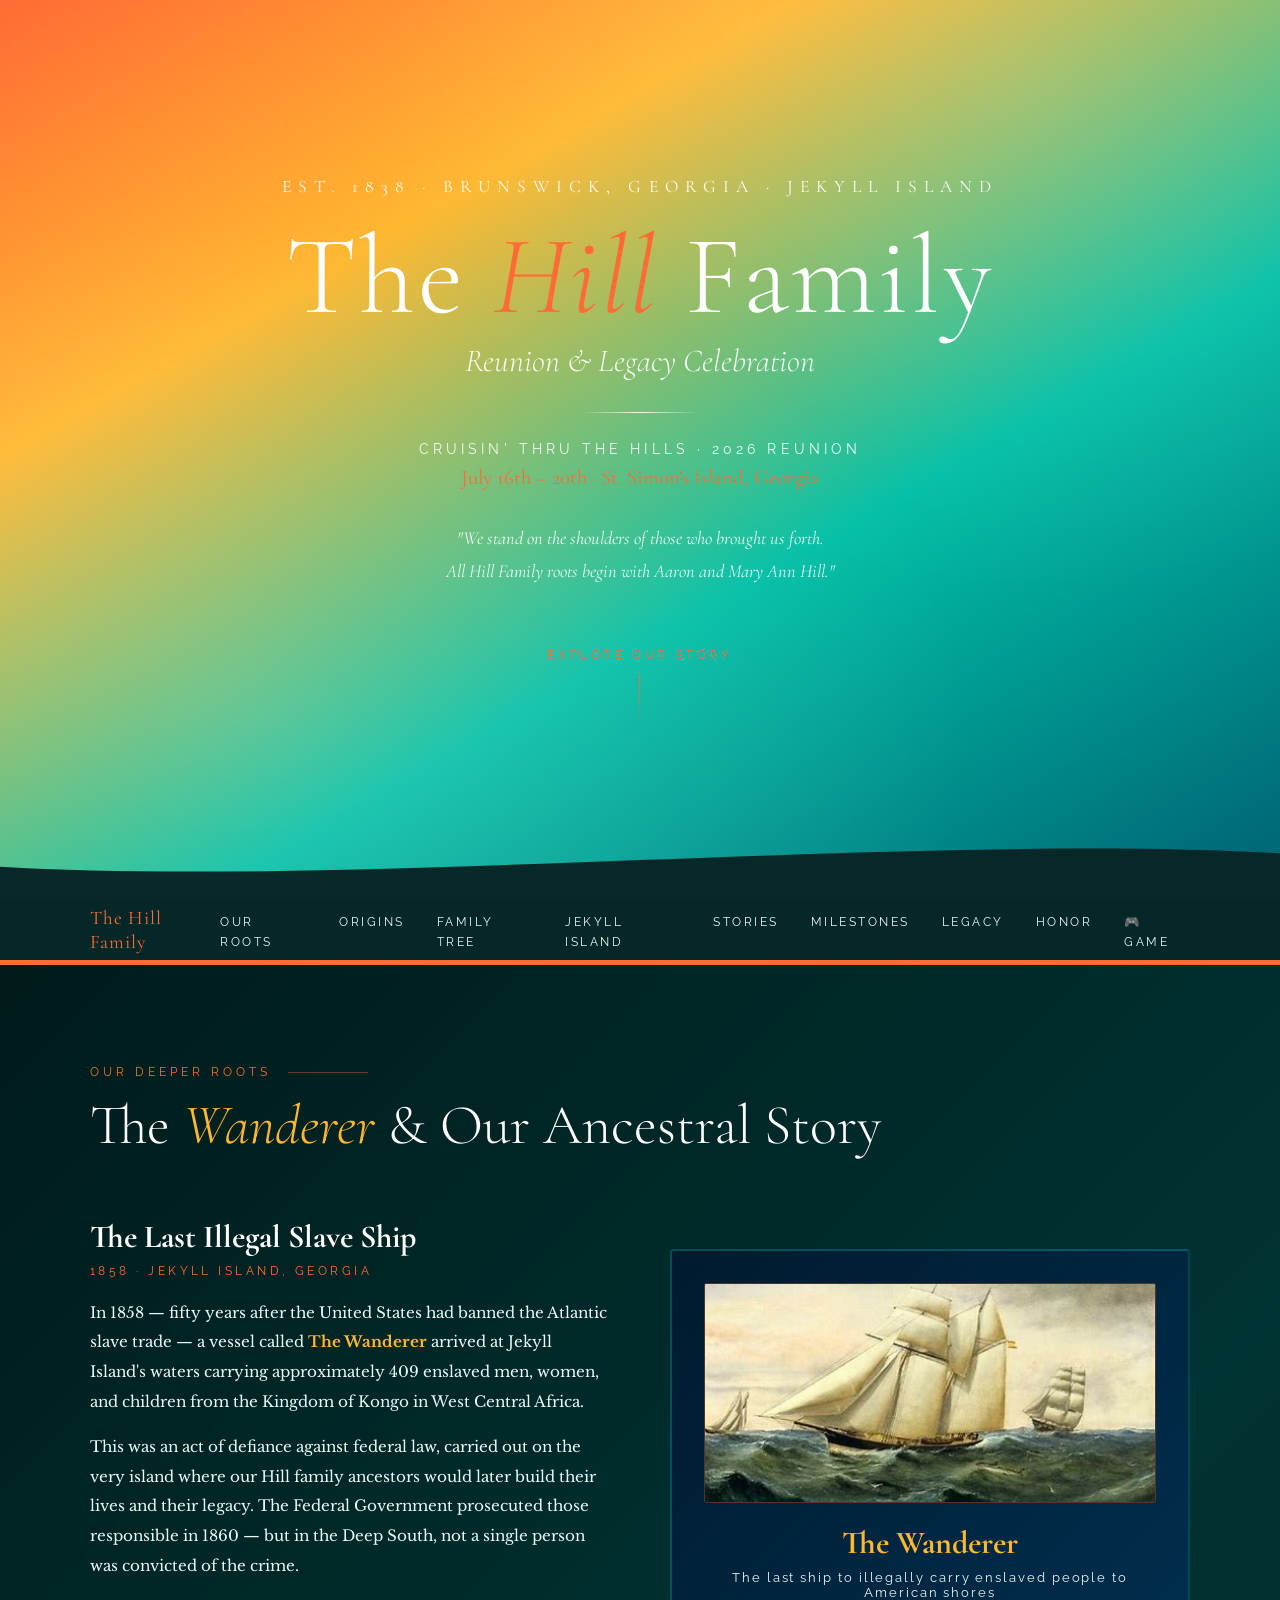
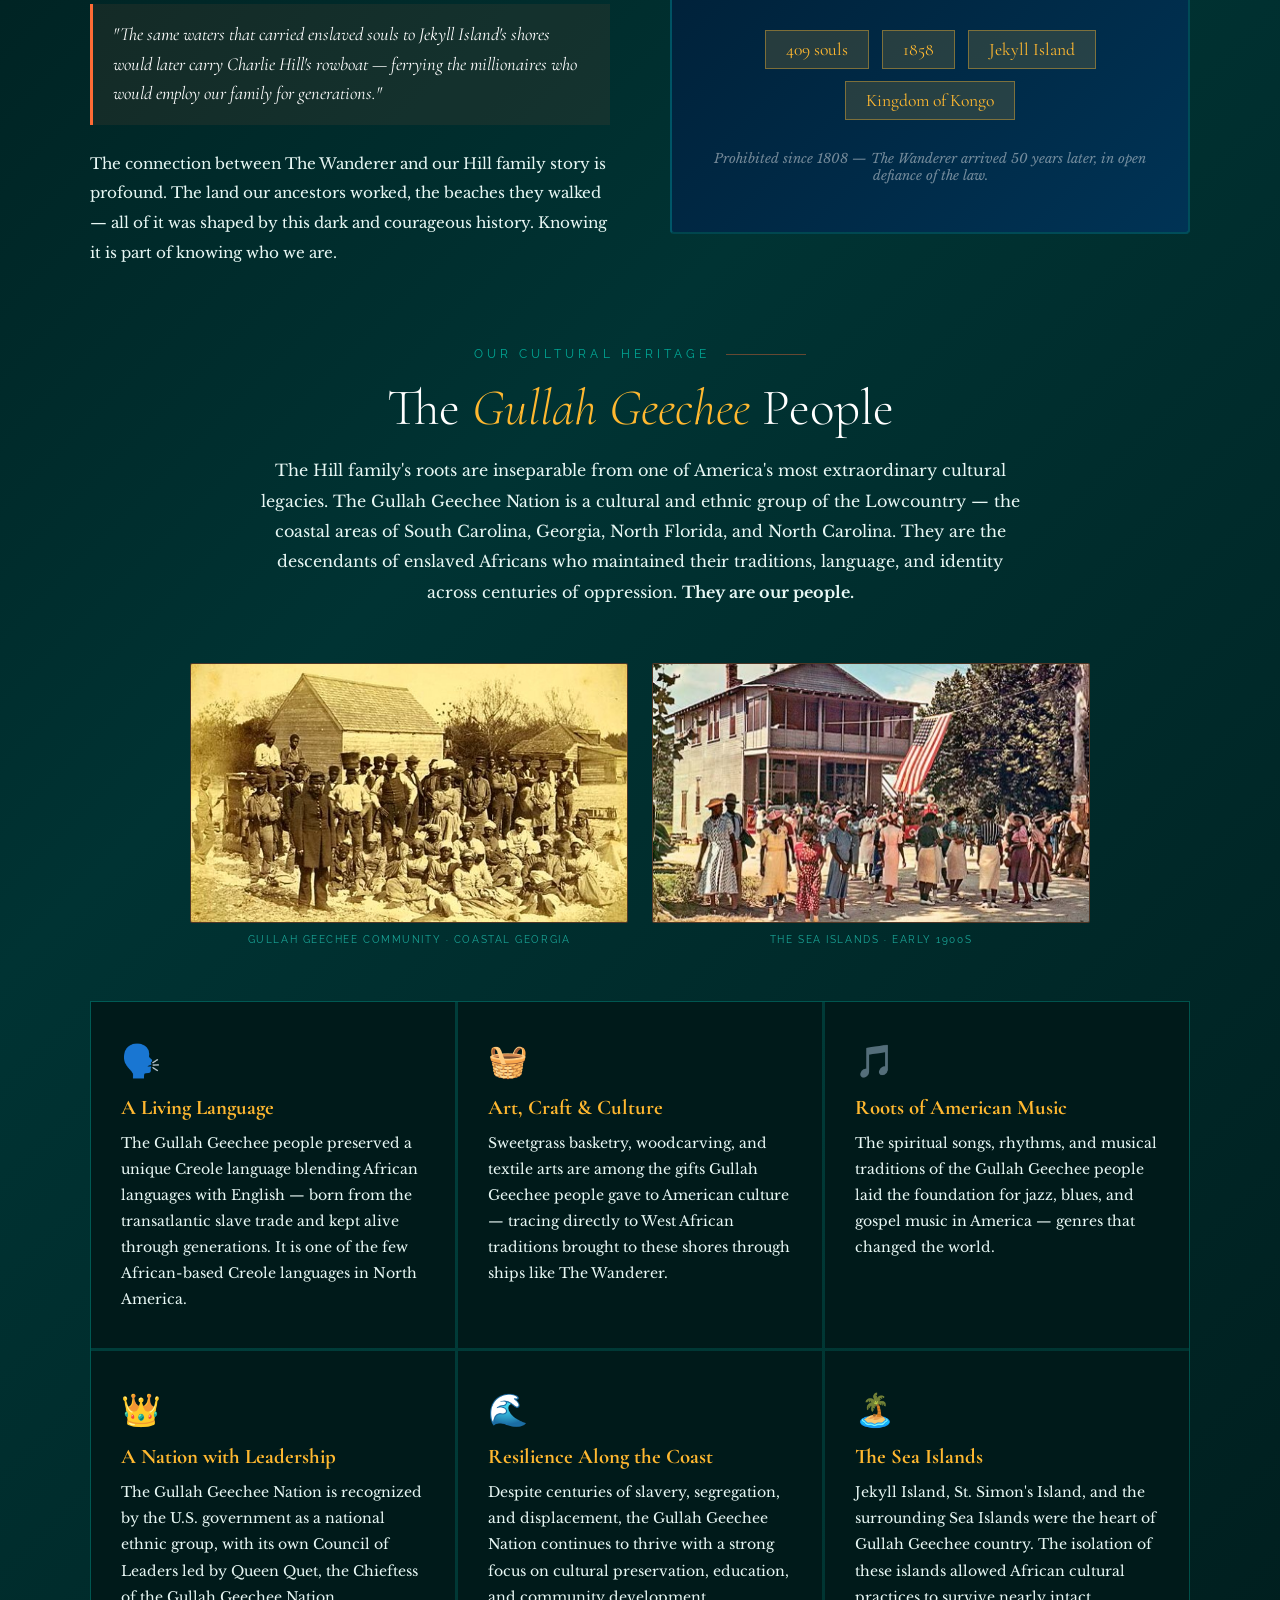
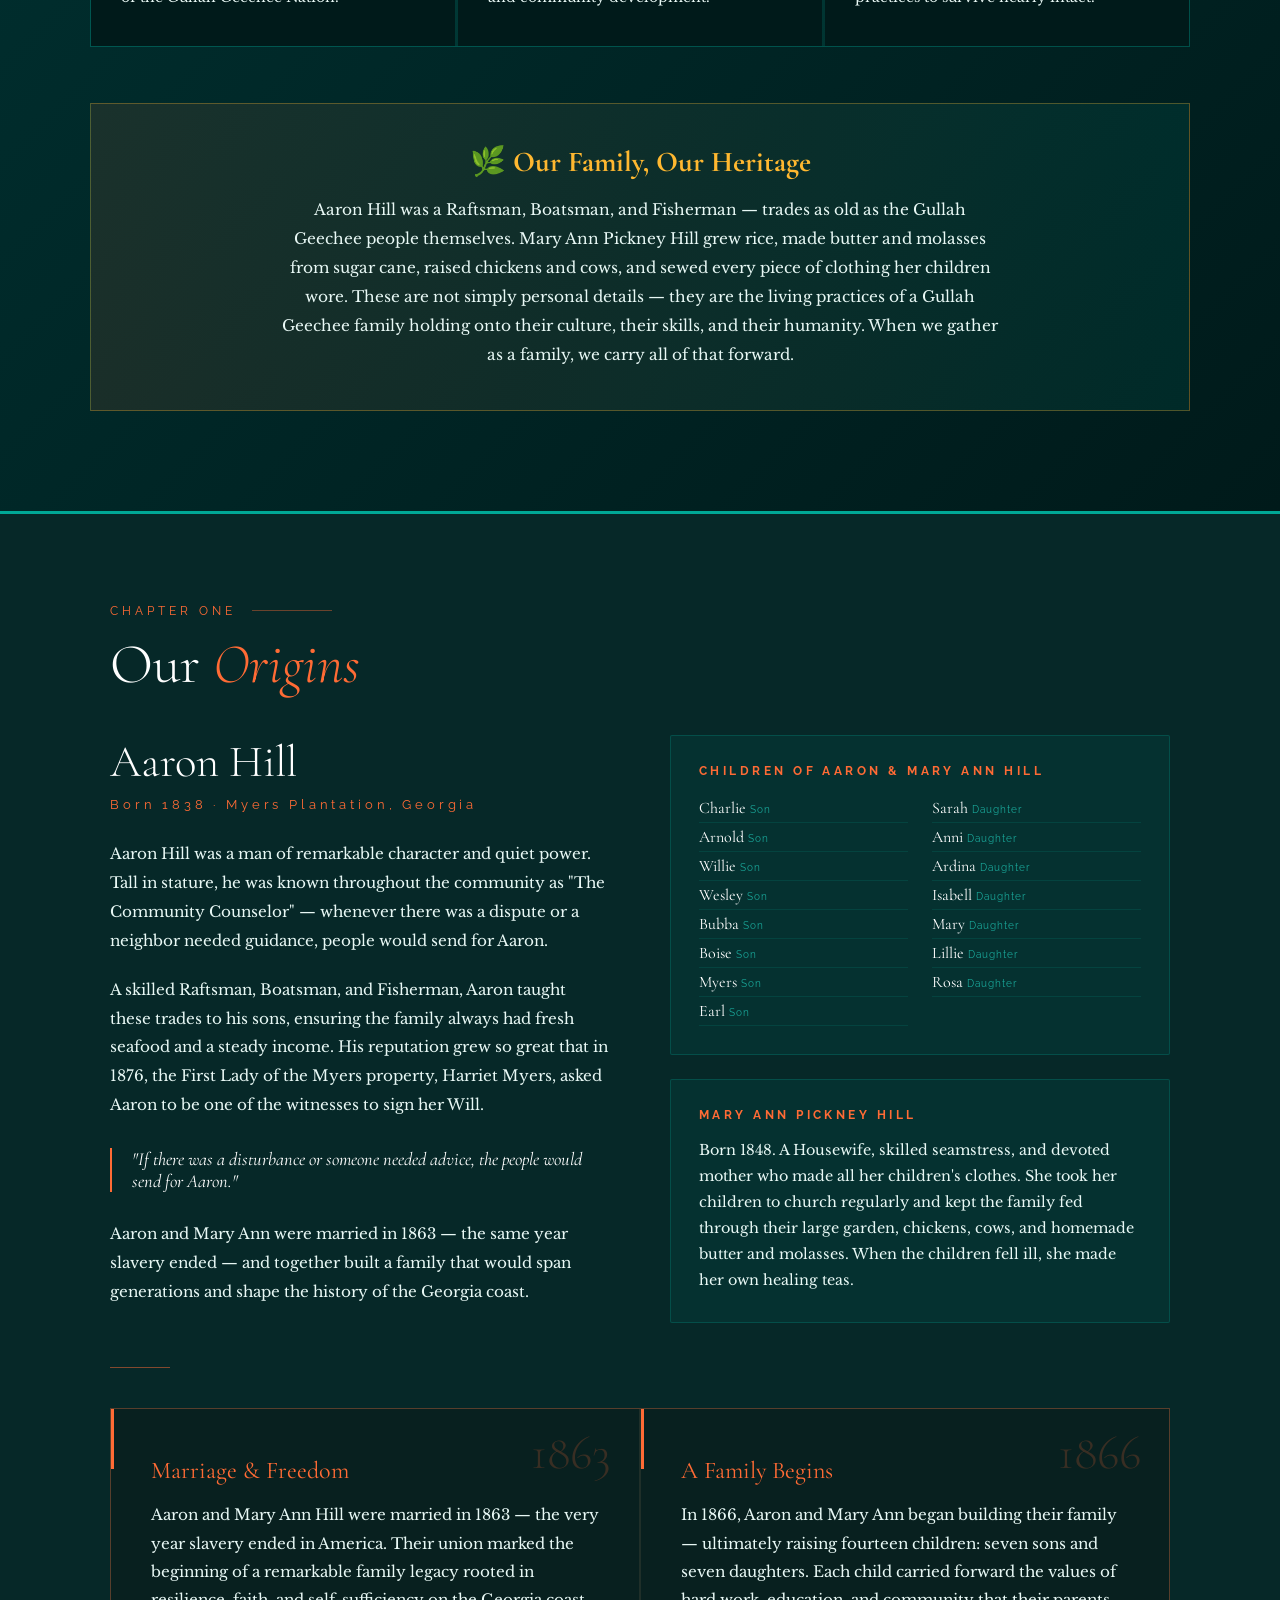
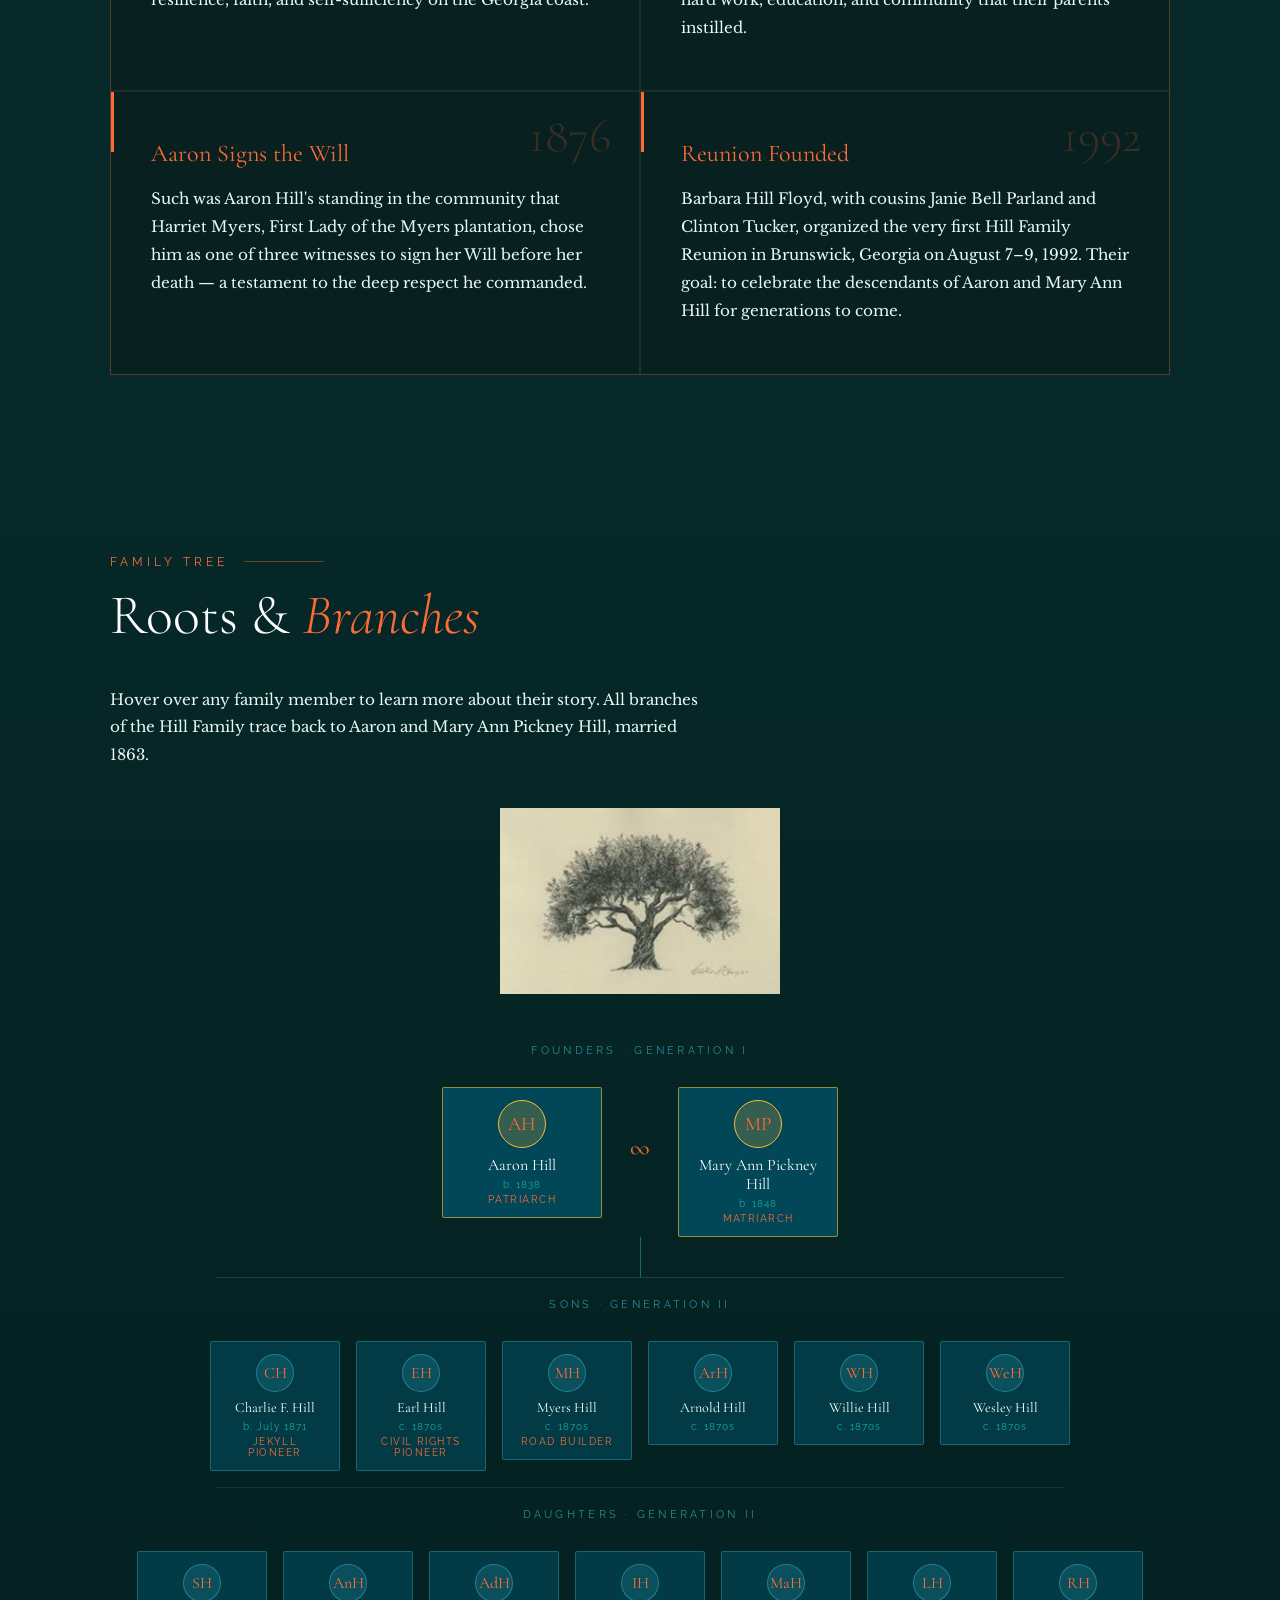
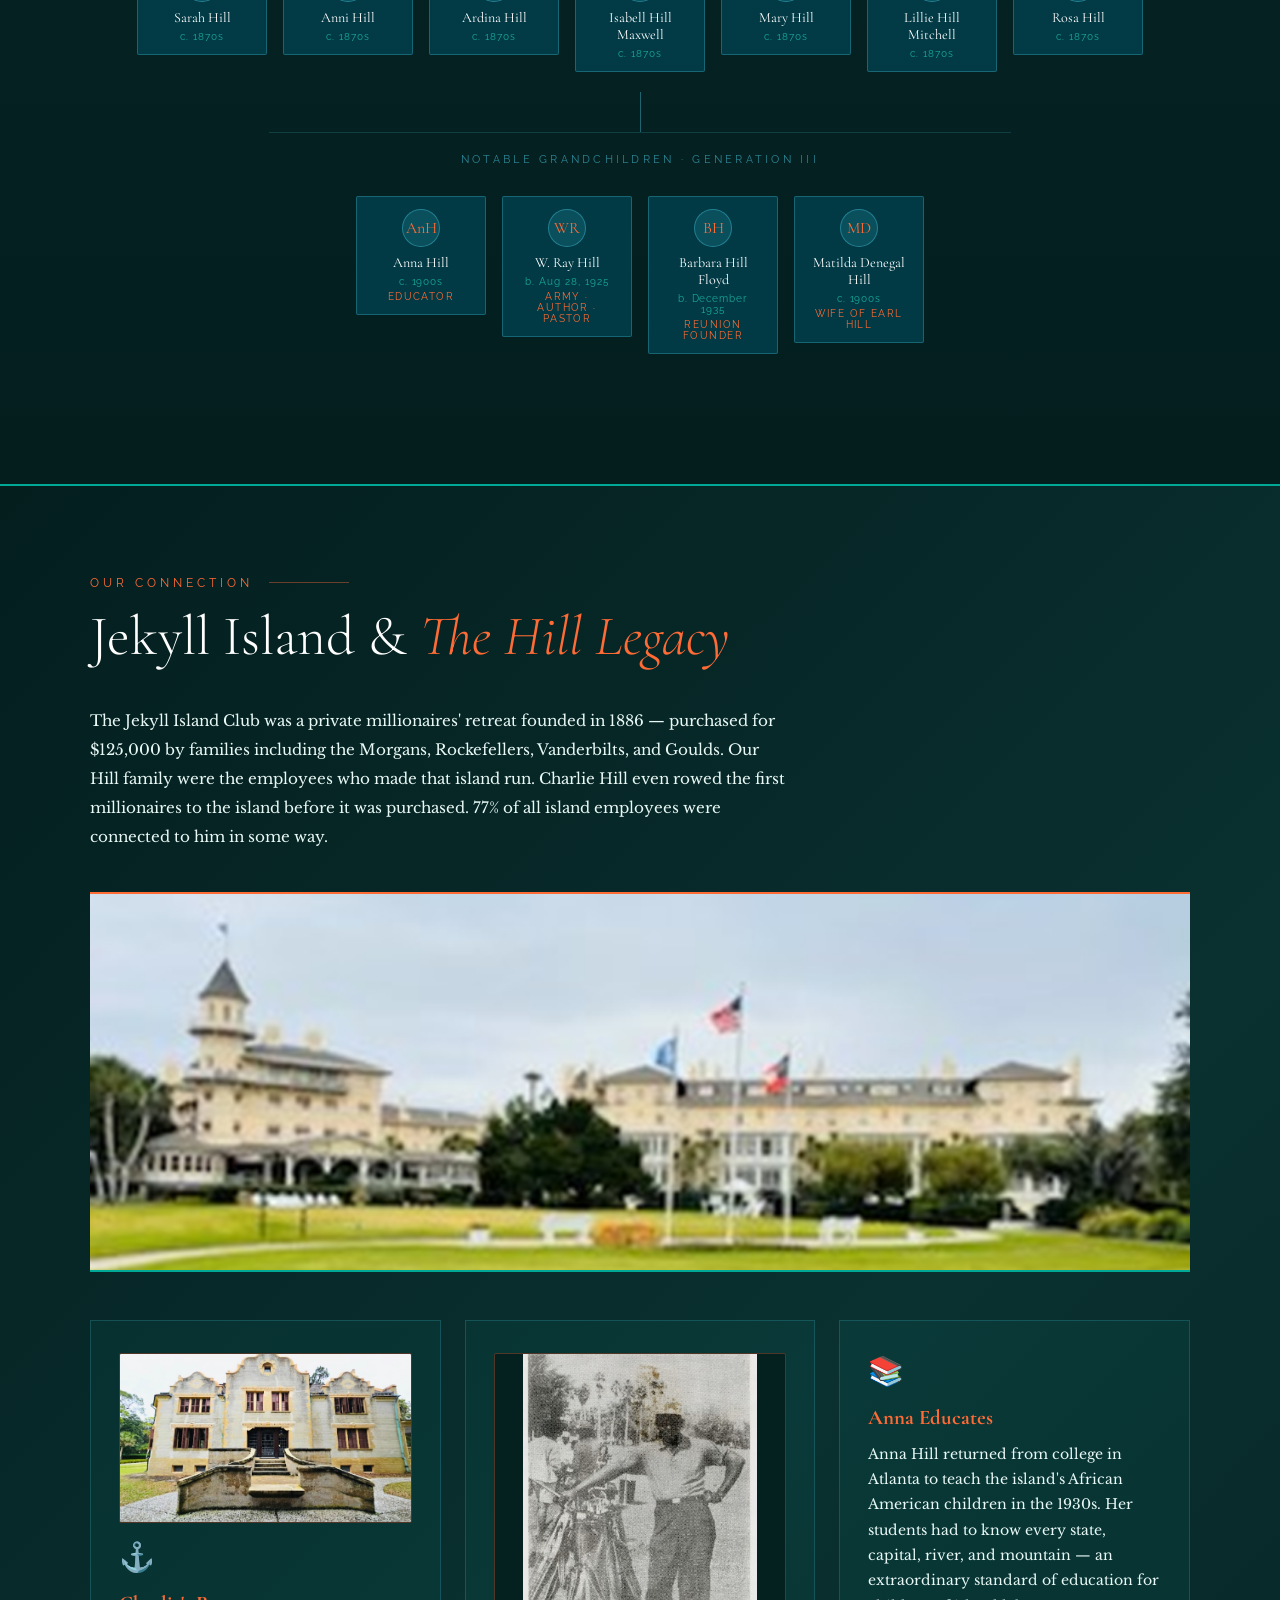
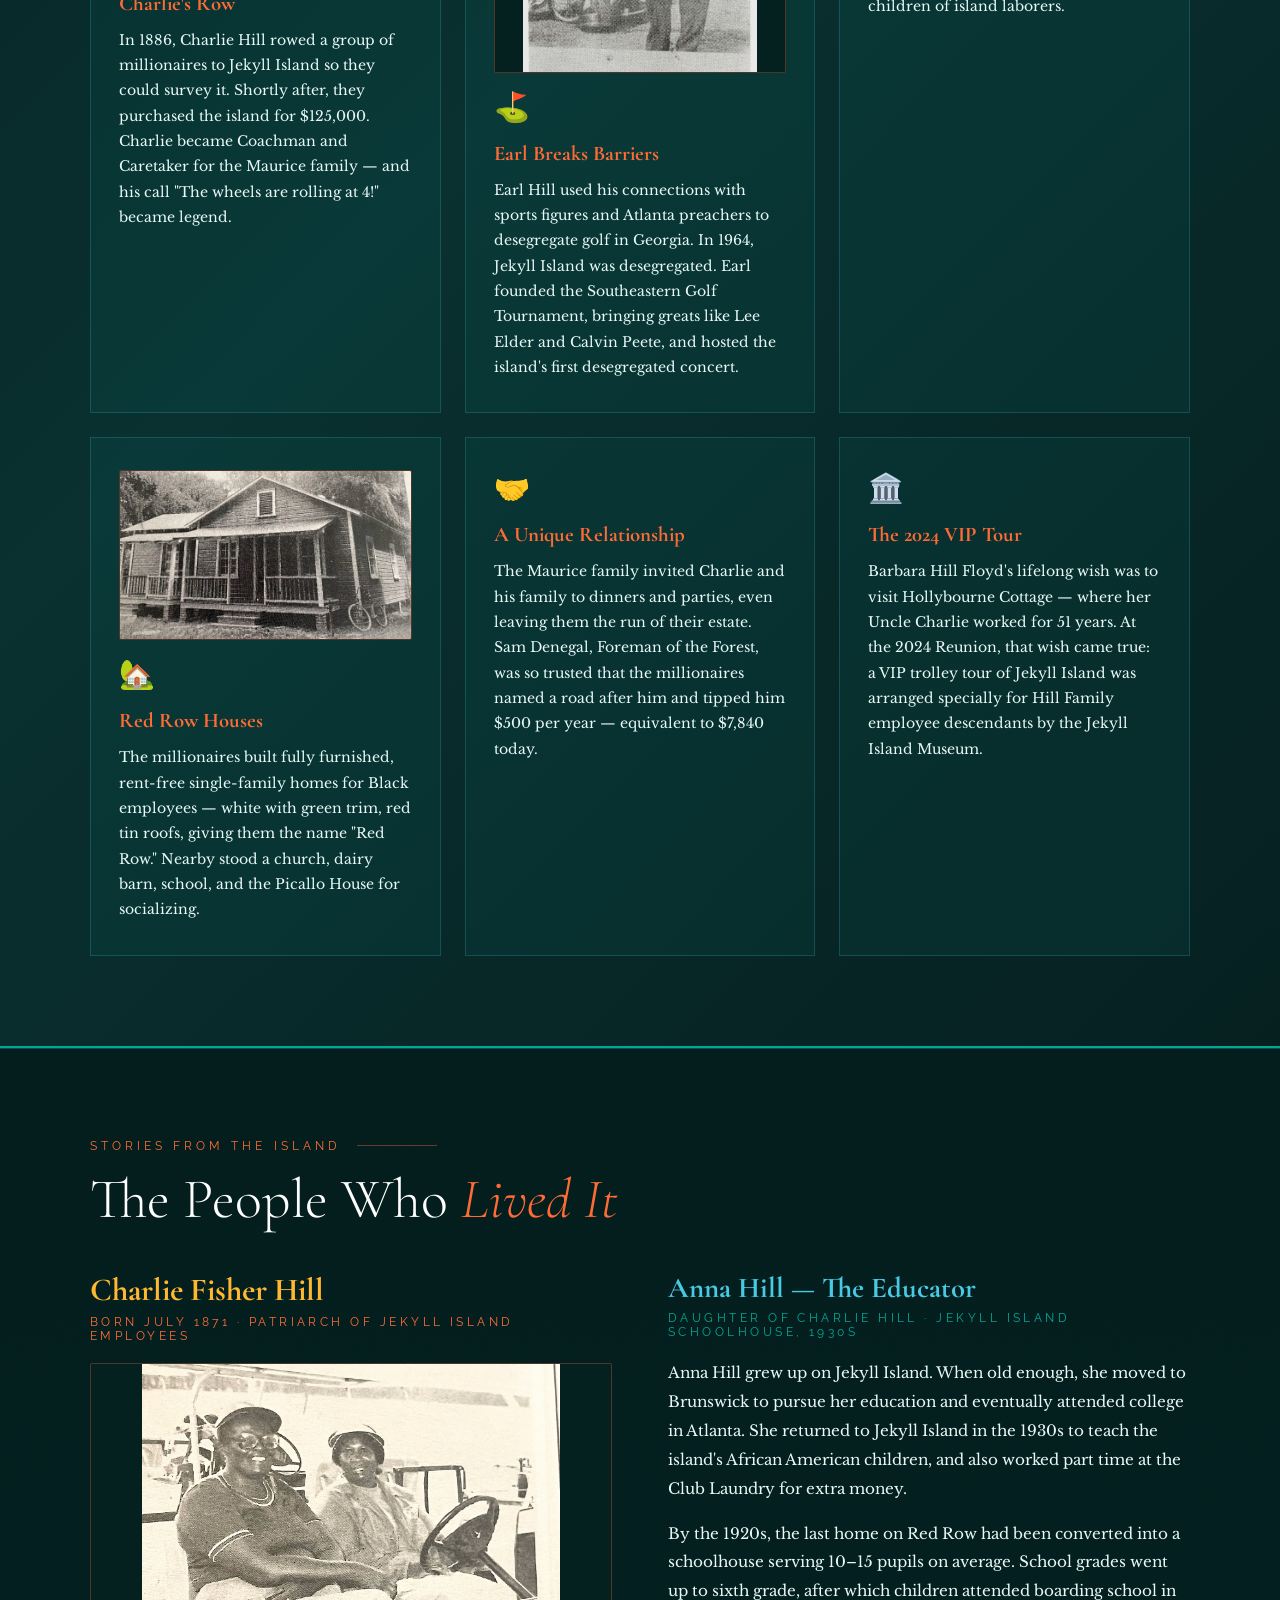
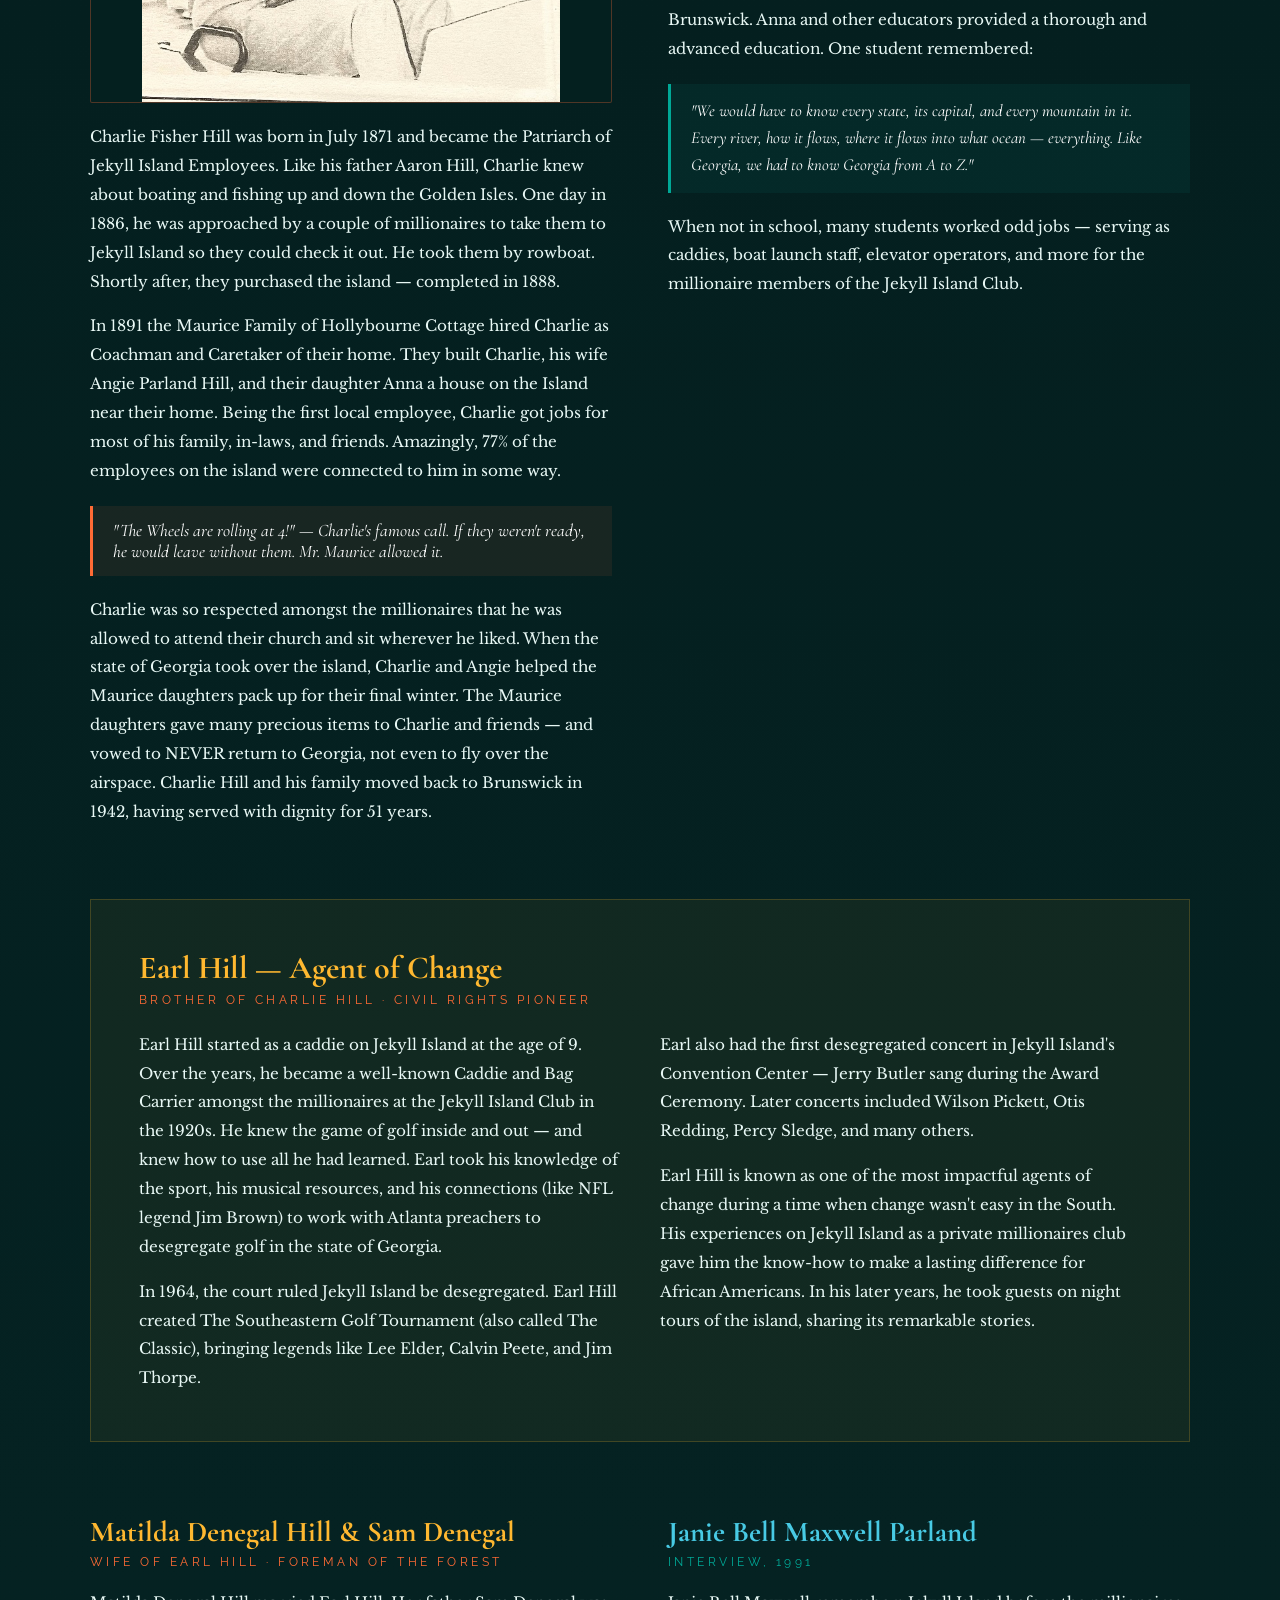
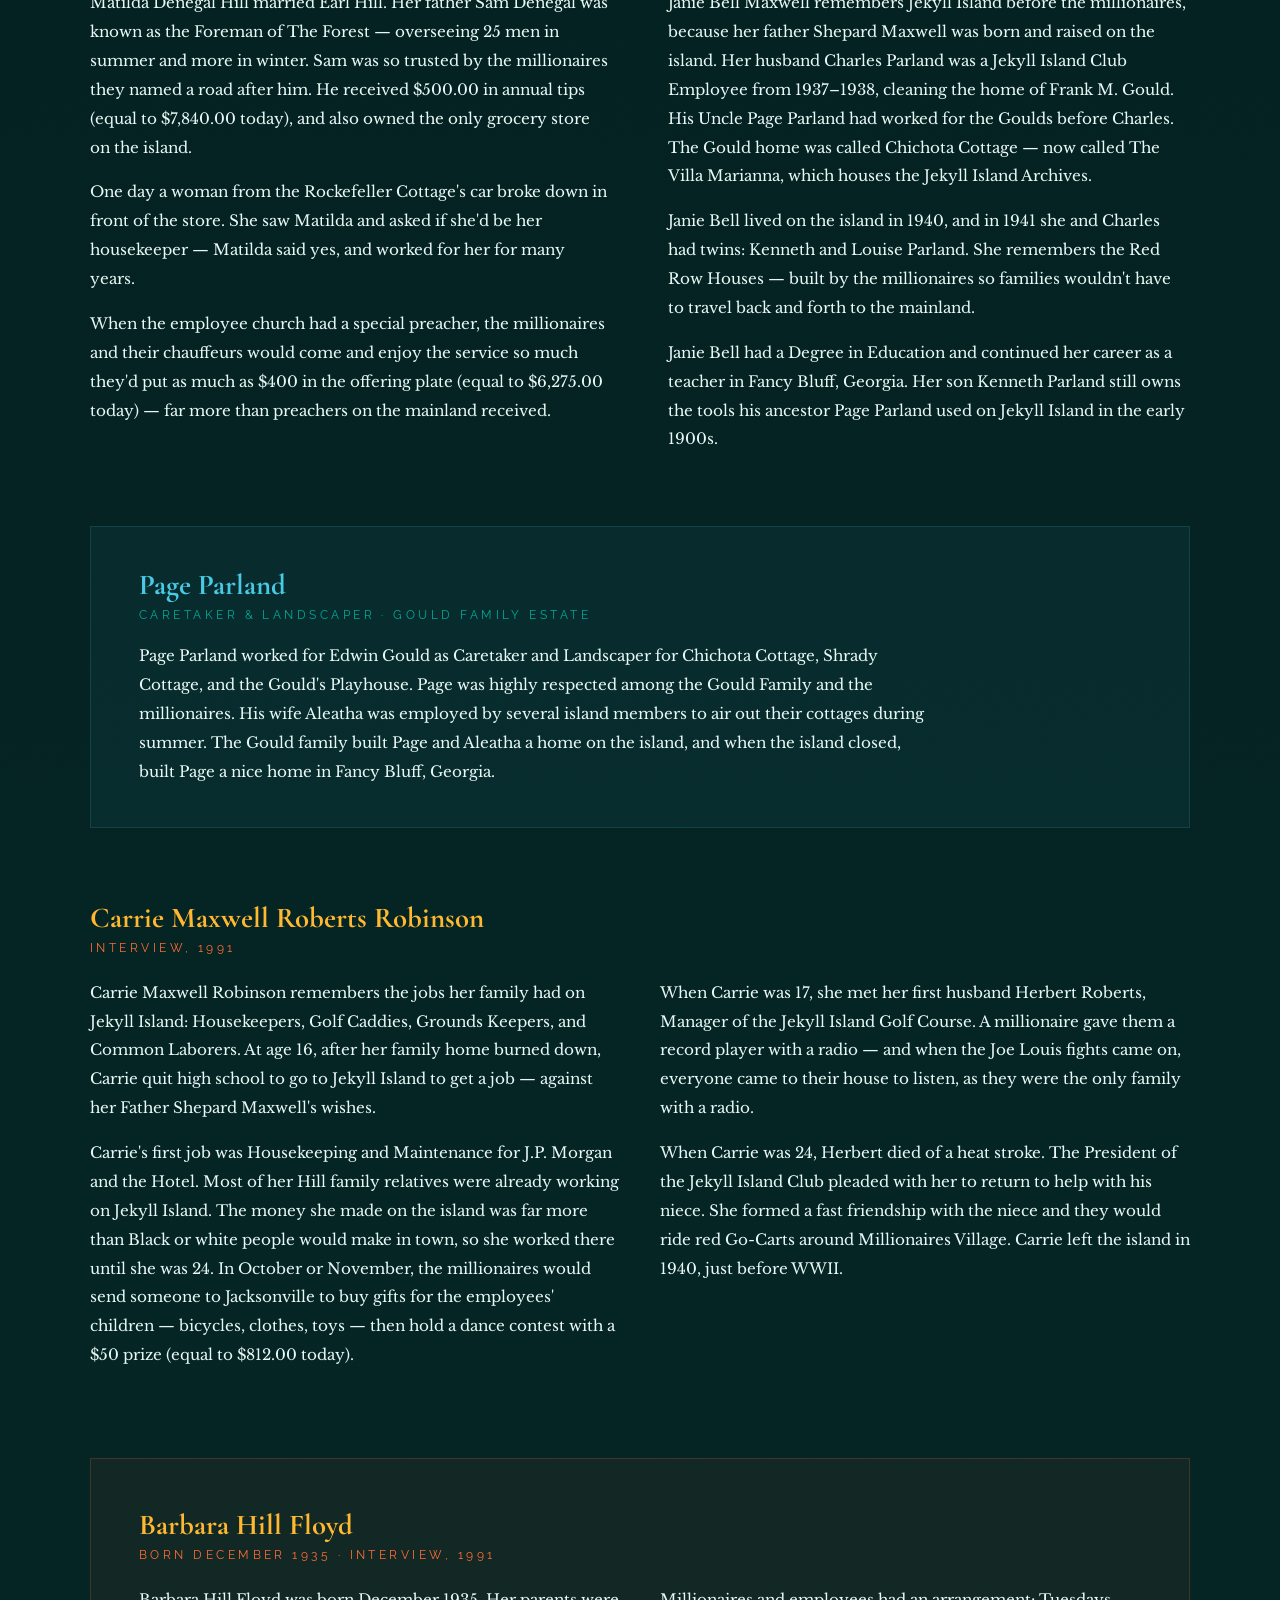
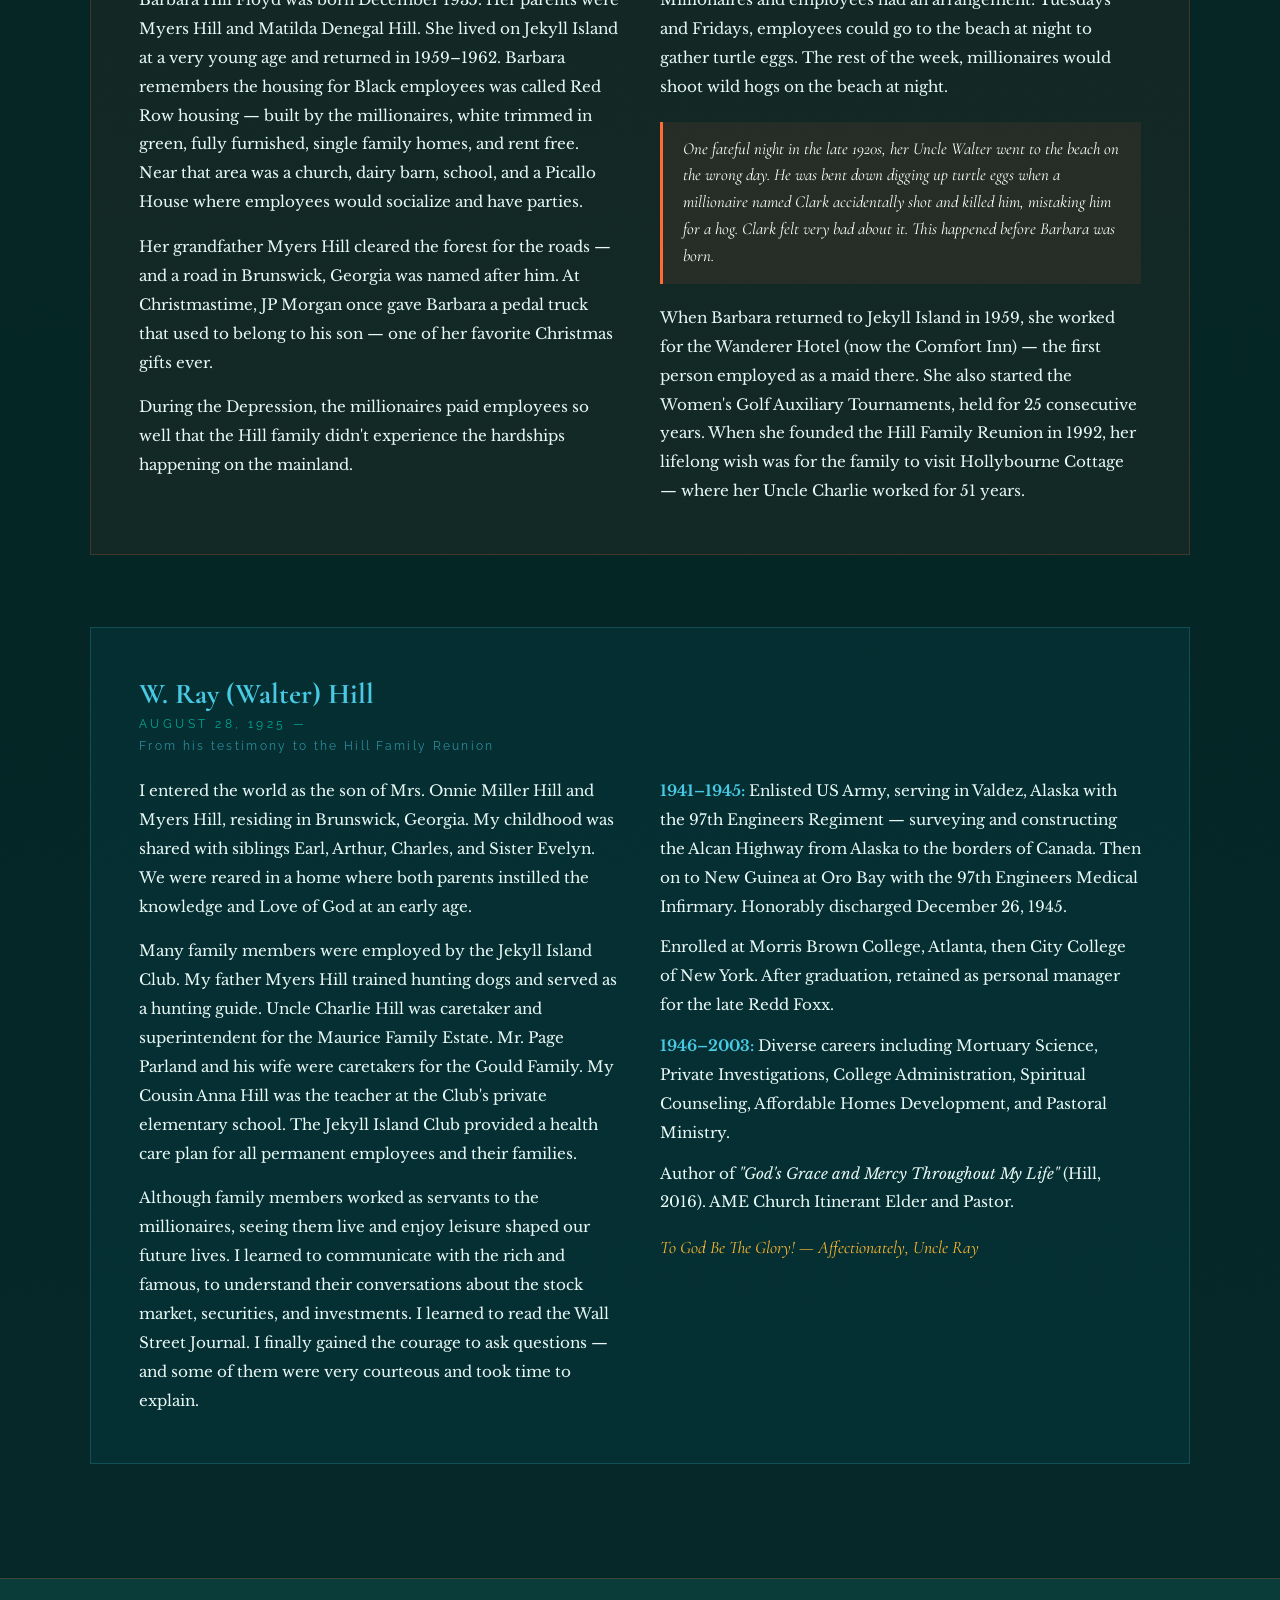
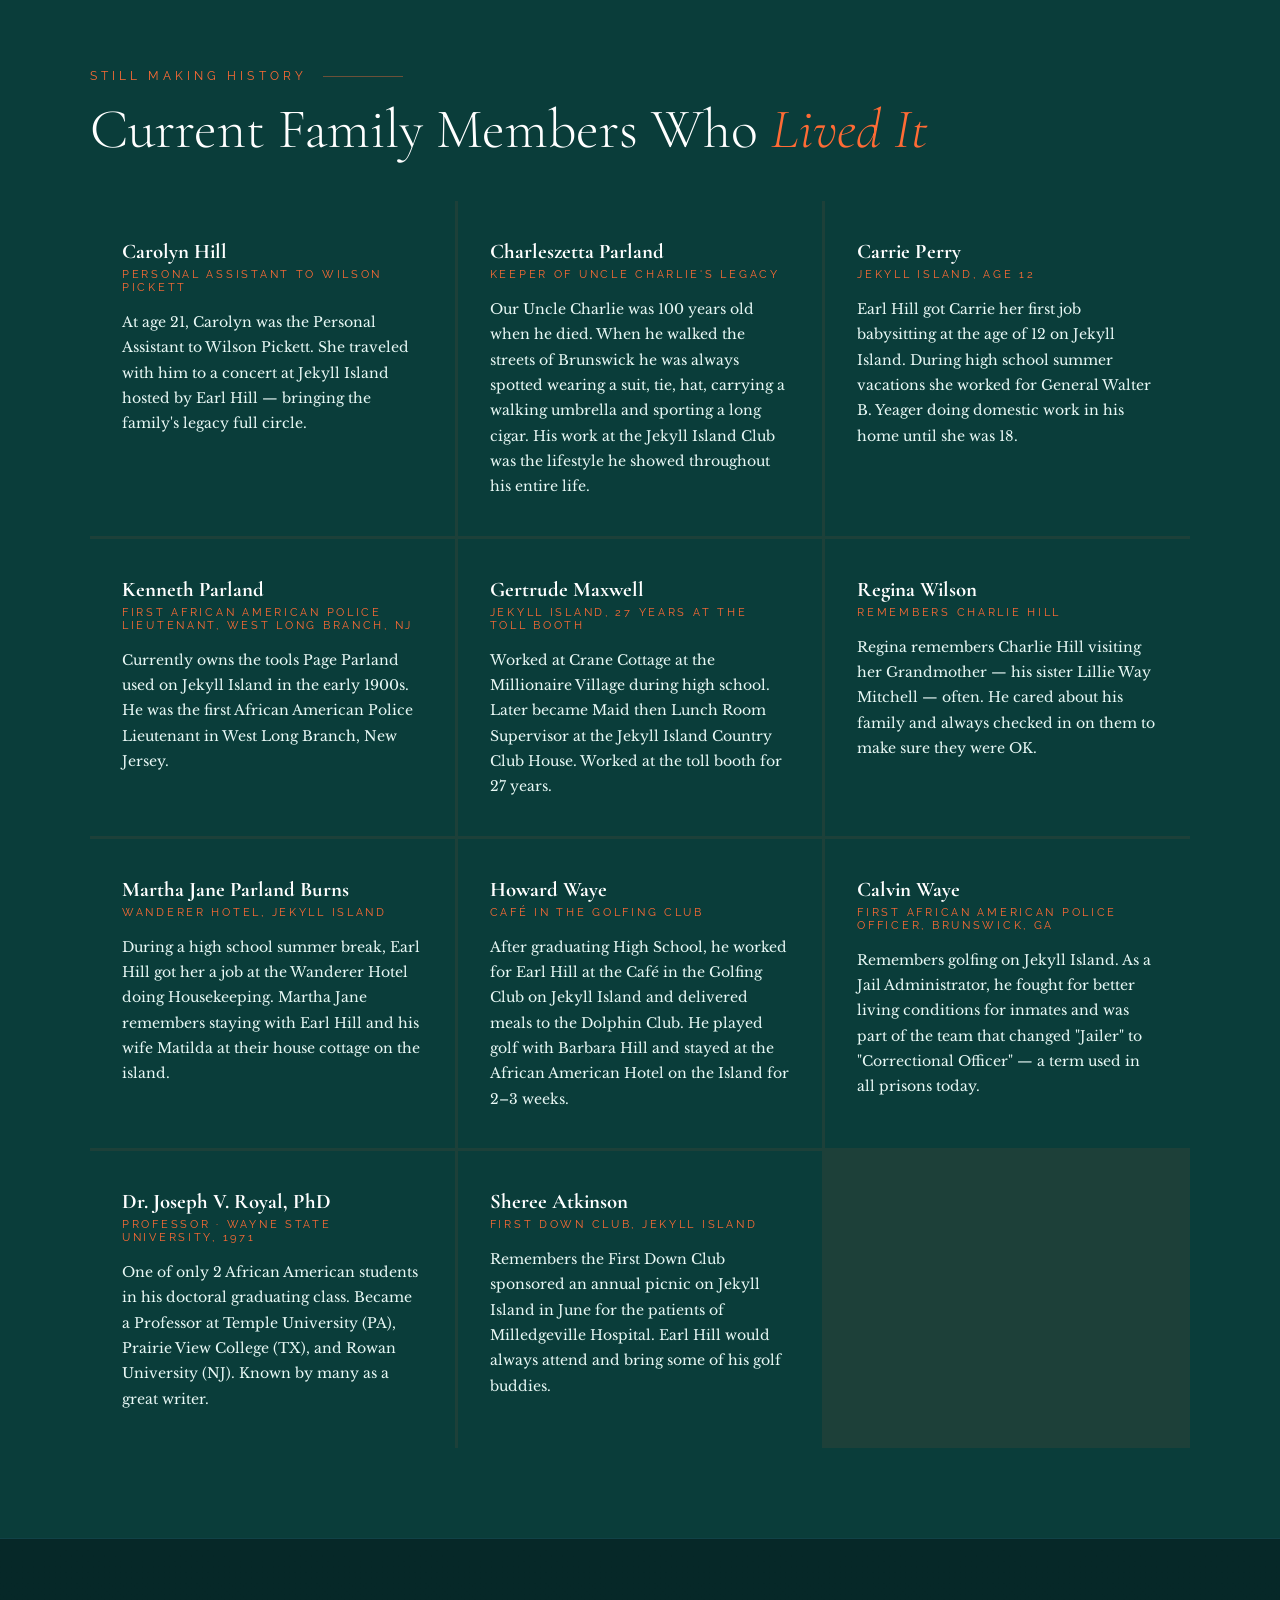
==== index.html @ e7dcb1cc "Add index.html so the site loads at the root URL" ====
<!DOCTYPE html>
<html lang="en">
<head>
<meta charset="UTF-8">
<meta name="viewport" content="width=device-width, initial-scale=1.0">
<title>Hill Family Reunion 2026 — Cruisin' Thru The Hills</title>
<link href="https://fonts.googleapis.com/css2?family=Cormorant+Garamond:ital,wght@0,300;0,400;0,600;1,300;1,400&family=Libre+Baskerville:ital,wght@0,400;0,700;1,400&family=Raleway:wght@300;400;500;600&display=swap" rel="stylesheet">
<style>
  :root {
    --gold:       #FF6B35;
    --deep-gold:  #E04F1A;
    --cream:      #FFFFFF;
    --warm-white: #FFF8EE;
    --brown:      #0A3D3A;
    --dark-brown: #062828;
    --sepia:      #1AA89A;
    --light-sepia:#E8F8F5;
    --green:      #085050;
    --muted-green:#0E7070;
  }

  * { margin: 0; padding: 0; box-sizing: border-box; }

  body {
    background-color: #062828;
    color: #FFFFFF;
    font-family: 'Libre Baskerville', serif;
    overflow-x: hidden;
  }

  /* ===== HERO ===== */
  .hero {
    min-height: 100vh;
    background: linear-gradient(150deg, #FF6B35 0%, #FFB830 28%, #00BFA5 62%, #005F73 100%);
    display: flex;
    flex-direction: column;
    align-items: center;
    justify-content: center;
    text-align: center;
    padding: 60px 20px;
    position: relative;
    overflow: hidden;
  }

  .hero::before {
    content: '';
    position: absolute;
    inset: 0;
    background-image:
      radial-gradient(ellipse at 20% 80%, rgba(255,255,255,0.15) 0%, transparent 50%),
      radial-gradient(ellipse at 80% 10%, rgba(255,255,255,0.12) 0%, transparent 45%);
  }

  .hero::after {
    content: '';
    position: absolute; bottom: 0; left: 0; right: 0;
    height: 80px;
    background: url("data:image/svg+xml,%3Csvg xmlns='http://www.w3.org/2000/svg' viewBox='0 0 1440 80'%3E%3Cpath fill='%23062828' d='M0,40 C360,80 1080,0 1440,40 L1440,80 L0,80 Z'/%3E%3C/svg%3E") no-repeat bottom;
    background-size: cover;
    pointer-events: none;
  }

  .hero-ornament {
    font-family: 'Cormorant Garamond', serif;
    font-size: 1.1rem;
    letter-spacing: 0.4em;
    color: rgba(255,255,255,0.95);
    text-transform: uppercase;
    margin-bottom: 24px;
    opacity: 0;
    animation: fadeUp 1s ease 0.3s forwards;
  }

  .hero-title {
    font-family: 'Cormorant Garamond', serif;
    font-size: clamp(3.5rem, 9vw, 7rem);
    font-weight: 300;
    color: #FFFFFF;
    line-height: 1;
    letter-spacing: 0.02em;
    margin-bottom: 8px;
    opacity: 0;
    animation: fadeUp 1s ease 0.5s forwards;
  }

  .hero-title span {
    color: var(--gold);
    font-style: italic;
  }

  .hero-subtitle {
    font-family: 'Cormorant Garamond', serif;
    font-size: clamp(1.4rem, 3vw, 2rem);
    font-weight: 300;
    font-style: italic;
    color: rgba(255,255,255,0.92);
    margin-bottom: 32px;
    opacity: 0;
    animation: fadeUp 1s ease 0.7s forwards;
  }

  .hero-divider {
    width: 120px;
    height: 1px;
    background: linear-gradient(90deg, transparent, rgba(255,255,255,0.9), transparent);
    margin: 0 auto 28px;
    opacity: 0;
    animation: fadeUp 1s ease 0.9s forwards;
  }

  .hero-tagline {
    font-family: 'Raleway', sans-serif;
    font-size: 0.85rem;
    letter-spacing: 0.3em;
    text-transform: uppercase;
    color: rgba(255,255,255,0.9);
    margin-bottom: 8px;
    opacity: 0;
    animation: fadeUp 1s ease 1.1s forwards;
  }

  .hero-date {
    font-family: 'Cormorant Garamond', serif;
    font-size: 1.3rem;
    color: var(--gold);
    opacity: 0;
    animation: fadeUp 1s ease 1.2s forwards;
  }

  .hero-mission {
    max-width: 600px;
    margin: 32px auto 0;
    font-family: 'Cormorant Garamond', serif;
    font-size: 1.15rem;
    font-style: italic;
    line-height: 1.8;
    color: rgba(255,255,255,0.88);
    opacity: 0;
    animation: fadeUp 1s ease 1.4s forwards;
  }

  .scroll-cue {
    margin-top: 60px;
    opacity: 0;
    animation: fadeUp 1s ease 1.8s forwards;
  }
  .scroll-cue span {
    display: block;
    font-family: 'Raleway', sans-serif;
    font-size: 0.75rem;
    letter-spacing: 0.3em;
    text-transform: uppercase;
    color: var(--gold);
    margin-bottom: 12px;
  }
  .scroll-arrow {
    width: 1px;
    height: 50px;
    background: linear-gradient(180deg, var(--gold), transparent);
    margin: 0 auto;
    animation: pulse 2s ease-in-out infinite;
  }

  /* ===== NAV ===== */
  nav {
    position: sticky;
    top: 0;
    z-index: 100;
    background: rgba(6,40,40,0.97);
    backdrop-filter: blur(10px);
    border-bottom: 2px solid #FF6B35;
    padding: 0 20px;
  }
  .nav-inner {
    max-width: 1100px;
    margin: 0 auto;
    display: flex;
    align-items: center;
    justify-content: space-between;
    height: 60px;
  }
  .nav-logo {
    font-family: 'Cormorant Garamond', serif;
    font-size: 1.2rem;
    color: var(--gold);
    letter-spacing: 0.05em;
  }
  .nav-links {
    display: flex;
    gap: 32px;
    list-style: none;
  }
  .nav-links a {
    font-family: 'Raleway', sans-serif;
    font-size: 0.78rem;
    letter-spacing: 0.2em;
    text-transform: uppercase;
    color: #E8F8F5;
    text-decoration: none;
    transition: color 0.2s;
  }
  .nav-links a:hover { color: var(--gold); }

  /* ===== SECTIONS ===== */
  section {
    padding: 90px 20px;
    max-width: 1100px;
    margin: 0 auto;
  }

  .section-full {
    max-width: 100%;
    padding: 90px 0;
  }

  .section-label {
    font-family: 'Raleway', sans-serif;
    font-size: 0.72rem;
    letter-spacing: 0.35em;
    text-transform: uppercase;
    color: var(--gold);
    margin-bottom: 16px;
    display: flex;
    align-items: center;
    gap: 16px;
  }
  .section-label::after {
    content: '';
    flex: 1;
    max-width: 80px;
    height: 1px;
    background: var(--gold);
    opacity: 0.4;
  }

  .section-title {
    font-family: 'Cormorant Garamond', serif;
    font-size: clamp(2rem, 5vw, 3.5rem);
    font-weight: 300;
    line-height: 1.1;
    margin-bottom: 40px;
    color: #FFFFFF;
  }
  .section-title em { color: var(--gold); font-style: italic; }

  .divider {
    width: 60px;
    height: 1px;
    background: var(--gold);
    opacity: 0.5;
    margin: 40px 0;
  }

  /* ===== STORY CARDS ===== */
  .story-grid {
    display: grid;
    grid-template-columns: 1fr 1fr;
    gap: 2px;
    background: rgba(255,107,53,0.1);
    border: 1px solid rgba(255,107,53,0.25);
  }
  @media (max-width: 700px) {
    .story-grid { grid-template-columns: 1fr; }
    .nav-links { display: none; }
  }

  .story-card {
    background: rgba(4,30,30,0.85);
    padding: 48px 40px;
    position: relative;
    overflow: hidden;
  }
  .story-card::before {
    content: '';
    position: absolute;
    top: 0; left: 0;
    width: 3px; height: 60px;
    background: var(--gold);
  }
  .story-card-year {
    font-family: 'Cormorant Garamond', serif;
    font-size: 3rem;
    font-weight: 300;
    color: rgba(255,107,53,0.2);
    position: absolute;
    top: 20px; right: 28px;
    line-height: 1;
  }
  .story-card h3 {
    font-family: 'Cormorant Garamond', serif;
    font-size: 1.5rem;
    font-weight: 400;
    color: var(--gold);
    margin-bottom: 16px;
    line-height: 1.2;
  }
  .story-card p {
    font-size: 0.95rem;
    line-height: 1.85;
    color: #E8F8F5;
  }

  /* ===== PATRIARCH SECTION ===== */
  .patriarch-block {
    display: grid;
    grid-template-columns: 1fr 1fr;
    gap: 60px;
    align-items: start;
  }
  @media (max-width: 700px) { .patriarch-block { grid-template-columns: 1fr; } }

  .patriarch-text h2 {
    font-family: 'Cormorant Garamond', serif;
    font-size: clamp(1.8rem, 4vw, 2.8rem);
    font-weight: 300;
    color: #FFFFFF;
    margin-bottom: 8px;
  }
  .patriarch-text .years {
    font-family: 'Raleway', sans-serif;
    font-size: 0.8rem;
    letter-spacing: 0.3em;
    color: var(--gold);
    margin-bottom: 28px;
  }
  .patriarch-text p {
    font-size: 0.95rem;
    line-height: 1.9;
    color: #E8F8F5;
    margin-bottom: 20px;
  }
  .patriarch-text .quote {
    border-left: 2px solid var(--gold);
    padding-left: 20px;
    font-family: 'Cormorant Garamond', serif;
    font-size: 1.15rem;
    font-style: italic;
    color: #FFFFFF;
    margin: 28px 0;
  }

  .children-list {
    background: rgba(0,168,150,0.07);
    border: 1px solid rgba(0,168,150,0.25);
    padding: 28px;
    border-radius: 2px;
  }
  .children-list h4 {
    font-family: 'Raleway', sans-serif;
    font-size: 0.72rem;
    letter-spacing: 0.3em;
    text-transform: uppercase;
    color: var(--gold);
    margin-bottom: 16px;
  }
  .children-list .cols {
    display: grid;
    grid-template-columns: 1fr 1fr;
    gap: 8px 24px;
  }
  .children-list .child-name {
    font-family: 'Cormorant Garamond', serif;
    font-size: 1rem;
    color: #FFFFFF;
    padding: 4px 0;
    border-bottom: 1px solid rgba(0,168,150,0.15);
  }
  .child-tag {
    font-family: 'Raleway', sans-serif;
    font-size: 0.65rem;
    color: #1AA89A;
    letter-spacing: 0.1em;
  }

  /* ===== FAMILY TREE ===== */
  .tree-section {
    background: linear-gradient(180deg, #062828 0%, #041e1e 100%);
    padding: 90px 20px;
  }
  .tree-inner { max-width: 1100px; margin: 0 auto; }

  #familyTree {
    width: 100%;
    overflow-x: auto;
    padding: 20px 0 40px;
  }

  .tree-container {
    display: flex;
    flex-direction: column;
    align-items: center;
    min-width: 800px;
    padding: 0 20px;
  }

  .tree-generation {
    display: flex;
    justify-content: center;
    gap: 0;
    position: relative;
    width: 100%;
    margin-bottom: 0;
  }

  .tree-gen-label {
    font-family: 'Raleway', sans-serif;
    font-size: 0.68rem;
    letter-spacing: 0.3em;
    text-transform: uppercase;
    color: rgba(72,202,228,0.6);
    text-align: center;
    margin: 10px 0 30px;
  }

  .tree-connector-wrap {
    width: 100%;
    display: flex;
    justify-content: center;
    position: relative;
    height: 50px;
    margin: 0;
  }

  .person-node {
    display: flex;
    flex-direction: column;
    align-items: center;
    position: relative;
    padding: 0 8px;
    cursor: pointer;
  }

  .person-card {
    background: rgba(0,80,100,0.55);
    border: 1px solid rgba(72,202,228,0.3);
    border-radius: 2px;
    padding: 12px 16px;
    text-align: center;
    width: 130px;
    transition: all 0.25s ease;
    position: relative;
    overflow: hidden;
  }
  .person-card::before {
    content: '';
    position: absolute;
    top: 0; left: 50%; transform: translateX(-50%);
    width: 30px; height: 2px;
    background: var(--gold);
    opacity: 0;
    transition: opacity 0.25s;
  }
  .person-card:hover {
    border-color: var(--gold);
    background: rgba(255,107,53,0.15);
    transform: translateY(-3px);
    box-shadow: 0 8px 30px rgba(0,0,0,0.4);
  }
  .person-card:hover::before { opacity: 1; }

  .person-card.patriarch {
    width: 160px;
    border-color: rgba(255,184,48,0.6);
    background: rgba(0,80,100,0.8);
  }
  .person-card.patriarch .person-name { font-size: 1rem; }

  .person-initial {
    width: 38px;
    height: 38px;
    border-radius: 50%;
    background: rgba(72,202,228,0.15);
    border: 1px solid rgba(72,202,228,0.4);
    display: flex;
    align-items: center;
    justify-content: center;
    font-family: 'Cormorant Garamond', serif;
    font-size: 1rem;
    color: var(--gold);
    margin: 0 auto 8px;
  }
  .patriarch .person-initial {
    width: 48px; height: 48px; font-size: 1.2rem;
    background: rgba(255,184,48,0.2);
    border-color: #FFB830;
  }

  .person-name {
    font-family: 'Cormorant Garamond', serif;
    font-size: 0.88rem;
    color: #FFFFFF;
    line-height: 1.2;
    margin-bottom: 4px;
  }

  .person-dates {
    font-family: 'Raleway', sans-serif;
    font-size: 0.62rem;
    color: #1AA89A;
    letter-spacing: 0.1em;
  }

  .person-role {
    font-family: 'Raleway', sans-serif;
    font-size: 0.6rem;
    color: var(--gold);
    letter-spacing: 0.15em;
    text-transform: uppercase;
    margin-top: 4px;
  }

  /* SVG connectors */
  .tree-svg {
    position: absolute;
    top: 0; left: 0;
    width: 100%; height: 100%;
    pointer-events: none;
    overflow: visible;
  }

  /* Tooltip */
  .tooltip {
    display: none;
    position: fixed;
    z-index: 200;
    background: rgba(4,30,30,0.97);
    border: 1px solid #00A896;
    padding: 20px 24px;
    max-width: 280px;
    box-shadow: 0 20px 60px rgba(0,0,0,0.6);
    pointer-events: none;
  }
  .tooltip.active { display: block; }
  .tooltip h4 {
    font-family: 'Cormorant Garamond', serif;
    font-size: 1.2rem;
    color: var(--gold);
    margin-bottom: 4px;
  }
  .tooltip .t-dates {
    font-family: 'Raleway', sans-serif;
    font-size: 0.7rem;
    color: #1AA89A;
    letter-spacing: 0.2em;
    margin-bottom: 12px;
  }
  .tooltip p {
    font-size: 0.85rem;
    line-height: 1.7;
    color: #E8F8F5;
  }

  /* ===== JEKYLL ISLAND SECTION ===== */
  .jekyll-band {
    background: linear-gradient(135deg, #041e1e 0%, #0a3030 50%, #062020 100%);
    padding: 90px 20px;
    border-top: 2px solid #00A896;
    border-bottom: 2px solid #00A896;
  }
  .jekyll-inner { max-width: 1100px; margin: 0 auto; }

  .jekyll-grid {
    display: grid;
    grid-template-columns: 1fr 1fr 1fr;
    gap: 24px;
    margin-top: 48px;
  }
  @media (max-width: 700px) { .jekyll-grid { grid-template-columns: 1fr; } }

  .jekyll-card {
    border: 1px solid rgba(72,202,228,0.2);
    padding: 32px 28px;
    background: rgba(0,168,150,0.07);
    position: relative;
  }
  .jekyll-card .icon {
    font-size: 1.8rem;
    margin-bottom: 16px;
  }
  .jekyll-card h3 {
    font-family: 'Cormorant Garamond', serif;
    font-size: 1.3rem;
    color: var(--gold);
    margin-bottom: 12px;
  }
  .jekyll-card p {
    font-size: 0.88rem;
    line-height: 1.8;
    color: #E8F8F5;
  }

  /* ===== LEGACY FIGURES ===== */
  .figures-grid {
    display: grid;
    grid-template-columns: repeat(auto-fit, minmax(260px, 1fr));
    gap: 2px;
    background: rgba(255,107,53,0.08);
    margin-top: 48px;
  }

  .figure-card {
    background: #0A3D3A;
    padding: 36px 32px;
    border-top: 2px solid transparent;
  }
  .figure-card:hover { border-top-color: var(--gold); }
  .figure-card h3 {
    font-family: 'Cormorant Garamond', serif;
    font-size: 1.3rem;
    color: #FFFFFF;
    margin-bottom: 4px;
  }
  .figure-card .fig-role {
    font-family: 'Raleway', sans-serif;
    font-size: 0.68rem;
    letter-spacing: 0.25em;
    text-transform: uppercase;
    color: var(--gold);
    margin-bottom: 16px;
  }
  .figure-card p {
    font-size: 0.88rem;
    line-height: 1.8;
    color: #E8F8F5;
  }

  /* ===== MILITARY HONOR ===== */
  .military-section {
    background: rgba(0,0,0,0.35);
    padding: 90px 20px;
    border-top: 1px solid rgba(0,168,150,0.2);
  }
  .military-inner { max-width: 1100px; margin: 0 auto; }
  .military-names {
    display: flex;
    flex-wrap: wrap;
    gap: 16px;
    margin-top: 40px;
  }
  .military-tag {
    border: 1px solid rgba(72,202,228,0.25);
    padding: 10px 20px;
    background: rgba(72,202,228,0.04);
    font-family: 'Cormorant Garamond', serif;
    font-size: 0.95rem;
    color: #FFFFFF;
    display: flex;
    align-items: center;
    gap: 10px;
  }
  .military-tag .branch {
    font-family: 'Raleway', sans-serif;
    font-size: 0.62rem;
    letter-spacing: 0.2em;
    text-transform: uppercase;
    color: var(--gold);
  }

  /* ===== IN MEMORIAM ===== */
  .memoriam {
    padding: 90px 20px;
    text-align: center;
    background: linear-gradient(180deg, #062828 0%, #031515 100%);
  }
  .memoriam-inner { max-width: 700px; margin: 0 auto; }
  .memoriam-names {
    margin-top: 40px;
    display: flex;
    flex-direction: column;
    gap: 20px;
  }
  .memoriam-name {
    font-family: 'Cormorant Garamond', serif;
    font-size: 1.3rem;
    font-style: italic;
    color: #E8F8F5;
    position: relative;
    padding: 16px 0;
    border-top: 1px solid rgba(72,202,228,0.12);
  }
  .memoriam-name:last-child { border-bottom: 1px solid rgba(72,202,228,0.12); }

  /* ===== FOOTER ===== */
  footer {
    background: linear-gradient(135deg, #041e1e, #062828);
    padding: 48px 20px;
    text-align: center;
    border-top: 3px solid #FF6B35;
  }
  footer .f-title {
    font-family: 'Cormorant Garamond', serif;
    font-size: 1.5rem;
    color: var(--gold);
    margin-bottom: 8px;
  }
  footer p {
    font-family: 'Raleway', sans-serif;
    font-size: 0.75rem;
    letter-spacing: 0.2em;
    color: #1AA89A;
    margin-bottom: 4px;
  }
  footer .motto {
    font-family: 'Cormorant Garamond', serif;
    font-style: italic;
    font-size: 1rem;
    color: #E8F8F5;
    margin-top: 20px;
  }

  /* ===== ANIMATIONS ===== */
  @keyframes fadeUp {
    from { opacity: 0; transform: translateY(20px); }
    to   { opacity: 1; transform: translateY(0); }
  }
  @keyframes pulse {
    0%, 100% { opacity: 0.4; transform: scaleY(1); }
    50%       { opacity: 1;   transform: scaleY(1.1); }
  }

  .reveal {
    opacity: 0;
    transform: translateY(30px);
    transition: opacity 0.8s ease, transform 0.8s ease;
  }
  .reveal.visible {
    opacity: 1;
    transform: translateY(0);
  }

  /* Connector lines in tree */
  .v-line {
    width: 1px;
    background: rgba(72,202,228,0.35);
    position: absolute;
    left: 50%;
  }
  .h-line {
    height: 1px;
    background: rgba(72,202,228,0.35);
    position: absolute;
    top: 0;
  }

  /* ===== PHOTOS & GALLERIES ===== */
  .photo-frame {
    width: 100%;
    display: block;
    object-fit: cover;
    border: 1px solid rgba(255,107,53,0.3);
    border-radius: 2px;
    background: #04201f;
  }
  .photo-caption {
    font-family: 'Raleway', sans-serif;
    font-size: 0.65rem;
    letter-spacing: 0.15em;
    text-transform: uppercase;
    color: #1AA89A;
    margin-top: 10px;
    text-align: center;
  }
  .section-banner-img {
    width: 100%;
    max-height: 380px;
    object-fit: cover;
    border-top: 2px solid #FF6B35;
    border-bottom: 2px solid #00A896;
    display: block;
  }
  .gallery-grid {
    display: grid;
    grid-template-columns: repeat(auto-fill, minmax(150px, 1fr));
    gap: 18px;
    margin-top: 40px;
  }
  .gallery-item img {
    width: 100%;
    height: 190px;
    object-fit: cover;
    border: 1px solid rgba(72,202,228,0.25);
    filter: grayscale(15%) sepia(8%);
    transition: filter 0.3s ease, transform 0.3s ease, border-color 0.3s ease;
  }
  .gallery-item img:hover {
    filter: grayscale(0%) sepia(0%);
    transform: translateY(-4px);
    border-color: var(--gold);
  }
  .flourish-divider {
    display: block;
    max-width: 220px;
    margin: 48px auto;
    opacity: 0.55;
    filter: invert(70%) sepia(40%) saturate(400%) hue-rotate(130deg);
  }
</style>
</head>
<body>

<!-- HERO -->
<div class="hero">
  <div class="hero-ornament">Est. 1838 · Brunswick, Georgia · Jekyll Island</div>
  <h1 class="hero-title">The <span>Hill</span> Family</h1>
  <p class="hero-subtitle">Reunion &amp; Legacy Celebration</p>
  <div class="hero-divider"></div>
  <p class="hero-tagline">Cruisin' Thru The Hills · 2026 Reunion</p>
  <p class="hero-date">July 16th – 20th · St. Simon's Island, Georgia</p>
  <p class="hero-mission">
    "We stand on the shoulders of those who brought us forth.<br>
    All Hill Family roots begin with Aaron and Mary Ann Hill."
  </p>
  <div class="scroll-cue">
    <span>Explore Our Story</span>
    <div class="scroll-arrow"></div>
  </div>
</div>

<!-- NAV -->
<nav>
  <div class="nav-inner">
    <div class="nav-logo">The Hill Family</div>
    <ul class="nav-links">
      <li><a href="#history">Our Roots</a></li>
      <li><a href="#origins">Origins</a></li>
      <li><a href="#tree">Family Tree</a></li>
      <li><a href="#jekyll">Jekyll Island</a></li>
      <li><a href="#stories">Stories</a></li>
      <li><a href="#accomplishments">Milestones</a></li>
      <li><a href="#legacy">Legacy</a></li>
      <li><a href="#honor">Honor</a></li>
      <li><a href="#jeopardy">🎮 Game</a></li>
    </ul>
  </div>
</nav>

<!-- ===== THE WANDERER & GULLAH GEECHEE ===== -->
<div style="background:linear-gradient(135deg,#001a1a 0%,#003333 40%,#001a1a 100%); padding:100px 20px; border-top:3px solid #FF6B35; border-bottom:3px solid #00A896;" id="history">
  <div style="max-width:1100px; margin:0 auto;">

    <div class="section-label" style="color:#FF6B35;">Our Deeper Roots</div>
    <h2 class="section-title reveal" style="margin-bottom:60px; color:#FFFFFF;">The <em style="color:#FFB830; font-style:italic;">Wanderer</em> &amp; Our Ancestral Story</h2>

    <div style="display:grid; grid-template-columns:1fr 1fr; gap:60px; align-items:center; margin-bottom:80px;" class="reveal">
      <div>
        <h3 style="font-family:'Cormorant Garamond',serif; font-size:2rem; color:#FFFFFF; margin-bottom:8px;">The Last Illegal Slave Ship</h3>
        <div style="font-family:'Raleway',sans-serif; font-size:0.72rem; letter-spacing:0.3em; color:#FF6B35; text-transform:uppercase; margin-bottom:20px;">1858 · Jekyll Island, Georgia</div>
        <p style="font-size:0.95rem; line-height:1.95; color:#E8F8F5; margin-bottom:16px;">In 1858 — fifty years after the United States had banned the Atlantic slave trade — a vessel called <strong style="color:#FFB830;">The Wanderer</strong> arrived at Jekyll Island's waters carrying approximately 409 enslaved men, women, and children from the Kingdom of Kongo in West Central Africa.</p>
        <p style="font-size:0.95rem; line-height:1.95; color:#E8F8F5; margin-bottom:16px;">This was an act of defiance against federal law, carried out on the very island where our Hill family ancestors would later build their lives and their legacy. The Federal Government prosecuted those responsible in 1860 — but in the Deep South, not a single person was convicted of the crime.</p>
        <div style="border-left:3px solid #FF6B35; padding:16px 20px; background:rgba(255,107,53,0.08); font-family:'Cormorant Garamond',serif; font-size:1.15rem; font-style:italic; color:#FFFFFF; margin:24px 0; line-height:1.6;">"The same waters that carried enslaved souls to Jekyll Island's shores would later carry Charlie Hill's rowboat — ferrying the millionaires who would employ our family for generations."</div>
        <p style="font-size:0.95rem; line-height:1.95; color:#E8F8F5;">The connection between The Wanderer and our Hill family story is profound. The land our ancestors worked, the beaches they walked — all of it was shaped by this dark and courageous history. Knowing it is part of knowing who we are.</p>
      </div>
      <div style="background:linear-gradient(135deg,#001a2e,#003355); border:2px solid rgba(0,168,150,0.3); border-radius:4px; padding:32px 32px 48px; text-align:center;">
        <img src="Assets/images/wanderer-ship.jpg" alt="The Wanderer, a 19th-century sailing ship" class="photo-frame" style="margin-bottom:20px; max-height:220px;">
        <h3 style="font-family:'Cormorant Garamond',serif; font-size:2rem; color:#FFB830; margin-bottom:8px;">The Wanderer</h3>
        <p style="font-family:'Raleway',sans-serif; font-size:0.8rem; letter-spacing:0.15em; color:#E8F8F5; margin-bottom:24px;">The last ship to illegally carry enslaved people to American shores</p>
        <div style="display:inline-block; background:rgba(255,184,48,0.15); border:1px solid rgba(255,184,48,0.4); padding:8px 20px; margin:6px 4px; font-family:'Cormorant Garamond',serif; font-size:1.1rem; color:#FFB830;">409 souls</div>
        <div style="display:inline-block; background:rgba(255,184,48,0.15); border:1px solid rgba(255,184,48,0.4); padding:8px 20px; margin:6px 4px; font-family:'Cormorant Garamond',serif; font-size:1.1rem; color:#FFB830;">1858</div>
        <div style="display:inline-block; background:rgba(255,184,48,0.15); border:1px solid rgba(255,184,48,0.4); padding:8px 20px; margin:6px 4px; font-family:'Cormorant Garamond',serif; font-size:1.1rem; color:#FFB830;">Jekyll Island</div>
        <div style="display:inline-block; background:rgba(255,184,48,0.15); border:1px solid rgba(255,184,48,0.4); padding:8px 20px; margin:6px 4px; font-family:'Cormorant Garamond',serif; font-size:1.1rem; color:#FFB830;">Kingdom of Kongo</div>
        <p style="margin-top:24px; font-size:0.82rem; color:rgba(255,255,255,0.45); font-style:italic;">Prohibited since 1808 — The Wanderer arrived 50 years later, in open defiance of the law.</p>
      </div>
    </div>

    <div style="text-align:center; max-width:780px; margin:0 auto 56px;" class="reveal">
      <div class="section-label" style="justify-content:center; color:#00A896;">Our Cultural Heritage</div>
      <h2 style="font-family:'Cormorant Garamond',serif; font-size:clamp(2rem,5vw,3.2rem); font-weight:300; color:#FFFFFF; margin-bottom:16px;">The <em style="color:#FFB830; font-style:italic;">Gullah Geechee</em> People</h2>
      <p style="font-size:1rem; line-height:1.9; color:#E8F8F5;">The Hill family's roots are inseparable from one of America's most extraordinary cultural legacies. The Gullah Geechee Nation is a cultural and ethnic group of the Lowcountry — the coastal areas of South Carolina, Georgia, North Florida, and North Carolina. They are the descendants of enslaved Africans who maintained their traditions, language, and identity across centuries of oppression. <strong style="color:#E8F8F5;">They are our people.</strong></p>
    </div>

    <div style="display:grid; grid-template-columns:1fr 1fr; gap:24px; max-width:900px; margin:0 auto 56px;" class="reveal">
      <div>
        <img src="Assets/images/gullah-geechee-historic-1.jpg" alt="Historic photograph of a Gullah Geechee community, coastal Georgia" class="photo-frame" style="height:260px;">
        <div class="photo-caption">Gullah Geechee community · Coastal Georgia</div>
      </div>
      <div>
        <img src="Assets/images/gullah-geechee-historic-2.jpg" alt="Historic photograph, Georgia Sea Islands" class="photo-frame" style="height:260px;">
        <div class="photo-caption">The Sea Islands · Early 1900s</div>
      </div>
    </div>

    <div style="display:grid; grid-template-columns:repeat(3,1fr); gap:3px; background:rgba(0,168,150,0.12); border:1px solid rgba(0,168,150,0.25); margin-bottom:56px;" class="reveal">
      <div style="background:#001a1a; padding:36px 30px; border-top:3px solid transparent; transition:border-color 0.3s;" onmouseover="this.style.borderTopColor='#00A896'" onmouseout="this.style.borderTopColor='transparent'">
        <span style="font-size:2rem; display:block; margin-bottom:14px;">🗣️</span>
        <h3 style="font-family:'Cormorant Garamond',serif; font-size:1.3rem; color:#FFB830; margin-bottom:10px;">A Living Language</h3>
        <p style="font-size:0.88rem; line-height:1.85; color:#E8F8F5;">The Gullah Geechee people preserved a unique Creole language blending African languages with English — born from the transatlantic slave trade and kept alive through generations. It is one of the few African-based Creole languages in North America.</p>
      </div>
      <div style="background:#001a1a; padding:36px 30px; border-top:3px solid transparent; transition:border-color 0.3s;" onmouseover="this.style.borderTopColor='#00A896'" onmouseout="this.style.borderTopColor='transparent'">
        <span style="font-size:2rem; display:block; margin-bottom:14px;">🧺</span>
        <h3 style="font-family:'Cormorant Garamond',serif; font-size:1.3rem; color:#FFB830; margin-bottom:10px;">Art, Craft &amp; Culture</h3>
        <p style="font-size:0.88rem; line-height:1.85; color:#E8F8F5;">Sweetgrass basketry, woodcarving, and textile arts are among the gifts Gullah Geechee people gave to American culture — tracing directly to West African traditions brought to these shores through ships like The Wanderer.</p>
      </div>
      <div style="background:#001a1a; padding:36px 30px; border-top:3px solid transparent; transition:border-color 0.3s;" onmouseover="this.style.borderTopColor='#00A896'" onmouseout="this.style.borderTopColor='transparent'">
        <span style="font-size:2rem; display:block; margin-bottom:14px;">🎵</span>
        <h3 style="font-family:'Cormorant Garamond',serif; font-size:1.3rem; color:#FFB830; margin-bottom:10px;">Roots of American Music</h3>
        <p style="font-size:0.88rem; line-height:1.85; color:#E8F8F5;">The spiritual songs, rhythms, and musical traditions of the Gullah Geechee people laid the foundation for jazz, blues, and gospel music in America — genres that changed the world.</p>
      </div>
      <div style="background:#001a1a; padding:36px 30px; border-top:3px solid transparent; transition:border-color 0.3s;" onmouseover="this.style.borderTopColor='#00A896'" onmouseout="this.style.borderTopColor='transparent'">
        <span style="font-size:2rem; display:block; margin-bottom:14px;">👑</span>
        <h3 style="font-family:'Cormorant Garamond',serif; font-size:1.3rem; color:#FFB830; margin-bottom:10px;">A Nation with Leadership</h3>
        <p style="font-size:0.88rem; line-height:1.85; color:#E8F8F5;">The Gullah Geechee Nation is recognized by the U.S. government as a national ethnic group, with its own Council of Leaders led by Queen Quet, the Chieftess of the Gullah Geechee Nation.</p>
      </div>
      <div style="background:#001a1a; padding:36px 30px; border-top:3px solid transparent; transition:border-color 0.3s;" onmouseover="this.style.borderTopColor='#00A896'" onmouseout="this.style.borderTopColor='transparent'">
        <span style="font-size:2rem; display:block; margin-bottom:14px;">🌊</span>
        <h3 style="font-family:'Cormorant Garamond',serif; font-size:1.3rem; color:#FFB830; margin-bottom:10px;">Resilience Along the Coast</h3>
        <p style="font-size:0.88rem; line-height:1.85; color:#E8F8F5;">Despite centuries of slavery, segregation, and displacement, the Gullah Geechee Nation continues to thrive with a strong focus on cultural preservation, education, and community development.</p>
      </div>
      <div style="background:#001a1a; padding:36px 30px; border-top:3px solid transparent; transition:border-color 0.3s;" onmouseover="this.style.borderTopColor='#00A896'" onmouseout="this.style.borderTopColor='transparent'">
        <span style="font-size:2rem; display:block; margin-bottom:14px;">🏝️</span>
        <h3 style="font-family:'Cormorant Garamond',serif; font-size:1.3rem; color:#FFB830; margin-bottom:10px;">The Sea Islands</h3>
        <p style="font-size:0.88rem; line-height:1.85; color:#E8F8F5;">Jekyll Island, St. Simon's Island, and the surrounding Sea Islands were the heart of Gullah Geechee country. The isolation of these islands allowed African cultural practices to survive nearly intact.</p>
      </div>
    </div>

    <div style="background:linear-gradient(90deg,rgba(255,107,53,0.1),rgba(0,168,150,0.1)); border:1px solid rgba(255,184,48,0.3); padding:40px 48px; text-align:center;" class="reveal">
      <h3 style="font-family:'Cormorant Garamond',serif; font-size:1.8rem; color:#FFB830; margin-bottom:16px;">🌿 Our Family, Our Heritage</h3>
      <p style="font-size:0.96rem; line-height:1.9; color:#E8F8F5; max-width:720px; margin:0 auto;">Aaron Hill was a Raftsman, Boatsman, and Fisherman — trades as old as the Gullah Geechee people themselves. Mary Ann Pickney Hill grew rice, made butter and molasses from sugar cane, raised chickens and cows, and sewed every piece of clothing her children wore. These are not simply personal details — they are the living practices of a Gullah Geechee family holding onto their culture, their skills, and their humanity. When we gather as a family, we carry all of that forward.</p>
    </div>

  </div>
</div>

<!-- ORIGINS -->
<section id="origins">
  <div class="section-label">Chapter One</div>
  <h2 class="section-title">Our <em>Origins</em></h2>

  <div class="patriarch-block reveal">
    <div class="patriarch-text">
      <h2>Aaron Hill</h2>
      <div class="years">Born 1838 · Myers Plantation, Georgia</div>
      <p>Aaron Hill was a man of remarkable character and quiet power. Tall in stature, he was known throughout the community as "The Community Counselor" — whenever there was a dispute or a neighbor needed guidance, people would send for Aaron.</p>
      <p>A skilled Raftsman, Boatsman, and Fisherman, Aaron taught these trades to his sons, ensuring the family always had fresh seafood and a steady income. His reputation grew so great that in 1876, the First Lady of the Myers property, Harriet Myers, asked Aaron to be one of the witnesses to sign her Will.</p>
      <div class="quote">"If there was a disturbance or someone needed advice, the people would send for Aaron."</div>
      <p>Aaron and Mary Ann were married in 1863 — the same year slavery ended — and together built a family that would span generations and shape the history of the Georgia coast.</p>
    </div>
    <div>
      <div class="children-list">
        <h4>Children of Aaron &amp; Mary Ann Hill</h4>
        <div class="cols">
          <div>
            <div class="child-name">Charlie <span class="child-tag">Son</span></div>
            <div class="child-name">Arnold <span class="child-tag">Son</span></div>
            <div class="child-name">Willie <span class="child-tag">Son</span></div>
            <div class="child-name">Wesley <span class="child-tag">Son</span></div>
            <div class="child-name">Bubba <span class="child-tag">Son</span></div>
            <div class="child-name">Boise <span class="child-tag">Son</span></div>
            <div class="child-name">Myers <span class="child-tag">Son</span></div>
            <div class="child-name">Earl <span class="child-tag">Son</span></div>
          </div>
          <div>
            <div class="child-name">Sarah <span class="child-tag">Daughter</span></div>
            <div class="child-name">Anni <span class="child-tag">Daughter</span></div>
            <div class="child-name">Ardina <span class="child-tag">Daughter</span></div>
            <div class="child-name">Isabell <span class="child-tag">Daughter</span></div>
            <div class="child-name">Mary <span class="child-tag">Daughter</span></div>
            <div class="child-name">Lillie <span class="child-tag">Daughter</span></div>
            <div class="child-name">Rosa <span class="child-tag">Daughter</span></div>
          </div>
        </div>
      </div>
      <div style="margin-top: 24px;" class="children-list">
        <h4>Mary Ann Pickney Hill</h4>
        <p style="font-size: 0.9rem; line-height: 1.8; color: #E8F8F5; margin-top: 12px;">Born 1848. A Housewife, skilled seamstress, and devoted mother who made all her children's clothes. She took her children to church regularly and kept the family fed through their large garden, chickens, cows, and homemade butter and molasses. When the children fell ill, she made her own healing teas.</p>
      </div>
    </div>
  </div>

  <div class="divider"></div>

  <div class="story-grid reveal">
    <div class="story-card">
      <div class="story-card-year">1863</div>
      <h3>Marriage &amp; Freedom</h3>
      <p>Aaron and Mary Ann Hill were married in 1863 — the very year slavery ended in America. Their union marked the beginning of a remarkable family legacy rooted in resilience, faith, and self-sufficiency on the Georgia coast.</p>
    </div>
    <div class="story-card">
      <div class="story-card-year">1866</div>
      <h3>A Family Begins</h3>
      <p>In 1866, Aaron and Mary Ann began building their family — ultimately raising fourteen children: seven sons and seven daughters. Each child carried forward the values of hard work, education, and community that their parents instilled.</p>
    </div>
    <div class="story-card">
      <div class="story-card-year">1876</div>
      <h3>Aaron Signs the Will</h3>
      <p>Such was Aaron Hill's standing in the community that Harriet Myers, First Lady of the Myers plantation, chose him as one of three witnesses to sign her Will before her death — a testament to the deep respect he commanded.</p>
    </div>
    <div class="story-card">
      <div class="story-card-year">1992</div>
      <h3>Reunion Founded</h3>
      <p>Barbara Hill Floyd, with cousins Janie Bell Parland and Clinton Tucker, organized the very first Hill Family Reunion in Brunswick, Georgia on August 7–9, 1992. Their goal: to celebrate the descendants of Aaron and Mary Ann Hill for generations to come.</p>
    </div>
  </div>
</section>

<!-- FAMILY TREE -->
<div class="tree-section section-full" id="tree">
  <div class="tree-inner">
    <div style="padding: 0 20px;">
      <div class="section-label">Family Tree</div>
      <h2 class="section-title">Roots &amp; <em>Branches</em></h2>
      <p style="color: #E8F8F5; font-size: 0.95rem; line-height: 1.8; max-width: 600px; margin-bottom: 40px;">Hover over any family member to learn more about their story. All branches of the Hill Family trace back to Aaron and Mary Ann Pickney Hill, married 1863.</p>
      <img src="Assets/images/family-tree-sketch.png" alt="Sketch of a tree, symbolizing the Hill family tree" style="max-width:280px; width:100%; display:block; margin:0 auto 20px; opacity:0.9;">
    </div>

    <div id="familyTree">
      <div class="tree-container">

        <!-- Gen 0: Founders -->
        <div class="tree-gen-label">Founders · Generation I</div>
        <div class="tree-generation" id="gen0">
          <div class="person-node"
               data-name="Aaron Hill"
               data-dates="Born 1838"
               data-info="Raftsman, Boatsman, Fisherman. Known as 'The Community Counselor.' Witness to Harriet Myers' Will in 1876. Taught his sons the river trades. Tall in stature, deeply respected.">
            <div class="person-card patriarch">
              <div class="person-initial">AH</div>
              <div class="person-name">Aaron Hill</div>
              <div class="person-dates">b. 1838</div>
              <div class="person-role">Patriarch</div>
            </div>
          </div>
          <div style="width: 60px; display: flex; align-items: center; justify-content: center; padding-bottom: 30px;">
            <div style="font-family: 'Cormorant Garamond', serif; color: var(--gold); font-size: 1.5rem;">∞</div>
          </div>
          <div class="person-node"
               data-name="Mary Ann Pickney Hill"
               data-dates="Born 1848"
               data-info="Housewife, Seamstress, devoted Mother. Made all her children's clothes. Raised chickens and cows. Grew rice and made butter and molasses from sugar cane. Took her children to church regularly. Made her own healing teas.">
            <div class="person-card patriarch">
              <div class="person-initial">MP</div>
              <div class="person-name">Mary Ann Pickney Hill</div>
              <div class="person-dates">b. 1848</div>
              <div class="person-role">Matriarch</div>
            </div>
          </div>
        </div>

        <!-- Connector -->
        <div style="width: 1px; height: 40px; background: rgba(72,202,228,0.4); margin: 0 auto;"></div>
        <div style="width: 80%; height: 1px; background: rgba(72,202,228,0.2);"></div>

        <!-- Gen 1: Sons -->
        <div class="tree-gen-label" style="margin-top: 20px;">Sons · Generation II</div>
        <div class="tree-generation" style="gap: 0; flex-wrap: wrap; justify-content: center;">
          <div class="person-node" data-name="Charlie Fisher Hill" data-dates="Born July 1871" data-info="Patriarch of Jekyll Island employees. Worked for the Maurice family at Hollybourne Cottage for 51 years as Coachman and Caretaker. Took millionaires to Jekyll Island by rowboat in 1886. Responsible for 77% of island employees who were connected to him. Beloved by the Maurice family. Moved back to Brunswick in 1942.">
            <div class="person-card">
              <div class="person-initial">CH</div>
              <div class="person-name">Charlie F. Hill</div>
              <div class="person-dates">b. July 1871</div>
              <div class="person-role">Jekyll Pioneer</div>
            </div>
          </div>
          <div class="person-node" data-name="Earl Hill" data-dates="c. 1870s" data-info="Started as a caddie on Jekyll Island at age 9. Became a renowned caddie and bag carrier among the millionaires in the 1920s. Used his connections to desegregate golf in Georgia. Created the Southeastern Golf Tournament. Hosted the first desegregated concert at Jekyll Island's Convention Center. Gave tours of Jekyll Island in his later years.">
            <div class="person-card">
              <div class="person-initial">EH</div>
              <div class="person-name">Earl Hill</div>
              <div class="person-dates">c. 1870s</div>
              <div class="person-role">Civil Rights Pioneer</div>
            </div>
          </div>
          <div class="person-node" data-name="Myers Hill" data-dates="c. 1870s" data-info="Father of W. Ray Hill and Barbara Hill Floyd. Cleared forest roads on Jekyll Island — a road in Brunswick, Georgia was named after him. Was a great trainer of hunting dogs for the millionaire club members and served as a hunting guide.">
            <div class="person-card">
              <div class="person-initial">MH</div>
              <div class="person-name">Myers Hill</div>
              <div class="person-dates">c. 1870s</div>
              <div class="person-role">Road Builder</div>
            </div>
          </div>
          <div class="person-node" data-name="Arnold Hill" data-dates="c. 1870s" data-info="Son of Aaron and Mary Ann Hill. One of seven brothers raised on the Georgia coast.">
            <div class="person-card">
              <div class="person-initial">ArH</div>
              <div class="person-name">Arnold Hill</div>
              <div class="person-dates">c. 1870s</div>
            </div>
          </div>
          <div class="person-node" data-name="Willie Hill" data-dates="c. 1870s" data-info="Son of Aaron and Mary Ann Hill. Learned boating and fishing from his father.">
            <div class="person-card">
              <div class="person-initial">WH</div>
              <div class="person-name">Willie Hill</div>
              <div class="person-dates">c. 1870s</div>
            </div>
          </div>
          <div class="person-node" data-name="Wesley Hill" data-dates="c. 1870s" data-info="Son of Aaron and Mary Ann Hill.">
            <div class="person-card">
              <div class="person-initial">WeH</div>
              <div class="person-name">Wesley Hill</div>
              <div class="person-dates">c. 1870s</div>
            </div>
          </div>
        </div>

        <!-- Daughters row -->
        <div style="width: 80%; height: 1px; background: rgba(72,202,228,0.12); margin-top: 16px;"></div>
        <div class="tree-gen-label" style="margin-top: 20px;">Daughters · Generation II</div>
        <div class="tree-generation" style="gap: 0; flex-wrap: wrap; justify-content: center;">
          <div class="person-node" data-name="Sarah Hill" data-dates="c. 1870s" data-info="Daughter of Aaron and Mary Ann Hill.">
            <div class="person-card"><div class="person-initial">SH</div><div class="person-name">Sarah Hill</div><div class="person-dates">c. 1870s</div></div>
          </div>
          <div class="person-node" data-name="Anni Hill" data-dates="c. 1870s" data-info="Daughter of Aaron and Mary Ann Hill.">
            <div class="person-card"><div class="person-initial">AnH</div><div class="person-name">Anni Hill</div><div class="person-dates">c. 1870s</div></div>
          </div>
          <div class="person-node" data-name="Ardina Hill" data-dates="c. 1870s" data-info="Daughter of Aaron and Mary Ann Hill.">
            <div class="person-card"><div class="person-initial">AdH</div><div class="person-name">Ardina Hill</div><div class="person-dates">c. 1870s</div></div>
          </div>
          <div class="person-node" data-name="Isabell Hill" data-dates="c. 1870s" data-info="Daughter of Aaron and Mary Ann Hill.">
            <div class="person-card"><div class="person-initial">IH</div><div class="person-name">Isabell Hill Maxwell</div><div class="person-dates">c. 1870s</div></div>
          </div>
          <div class="person-node" data-name="Mary Hill" data-dates="c. 1870s" data-info="Daughter of Aaron and Mary Ann Hill.">
            <div class="person-card"><div class="person-initial">MaH</div><div class="person-name">Mary Hill</div><div class="person-dates">c. 1870s</div></div>
          </div>
          <div class="person-node" data-name="Lillie Hill" data-dates="c. 1870s" data-info="Daughter of Aaron and Mary Ann Hill. Charlie Hill would regularly visit his sister Lillie Way Mitchell to check in on her and make sure she was doing well.">
            <div class="person-card"><div class="person-initial">LH</div><div class="person-name">Lillie Hill Mitchell</div><div class="person-dates">c. 1870s</div></div>
          </div>
          <div class="person-node" data-name="Rosa Hill" data-dates="c. 1870s" data-info="Daughter of Aaron and Mary Ann Hill.">
            <div class="person-card"><div class="person-initial">RH</div><div class="person-name">Rosa Hill</div><div class="person-dates">c. 1870s</div></div>
          </div>
        </div>

        <!-- Connector to Gen 3 -->
        <div style="width: 1px; height: 40px; background: rgba(72,202,228,0.4); margin: 20px auto 0;"></div>
        <div style="width: 70%; height: 1px; background: rgba(72,202,228,0.18);"></div>

        <!-- Gen 3: Notable grandchildren -->
        <div class="tree-gen-label" style="margin-top: 20px;">Notable Grandchildren · Generation III</div>
        <div class="tree-generation" style="gap: 0; flex-wrap: wrap; justify-content: center;">
          <div class="person-node" data-name="Anna Hill" data-dates="c. 1900s" data-info="Daughter of Charlie Hill. Grew up on Jekyll Island. Moved to Brunswick then Atlanta for college. Returned to Jekyll Island in the 1930s to teach African American children at the Jekyll Island Schoolhouse. Also worked at the Club Laundry for extra income. Provided a thorough and advanced education requiring students to know every state, capital, river, mountain, and valley.">
            <div class="person-card">
              <div class="person-initial">AnH</div>
              <div class="person-name">Anna Hill</div>
              <div class="person-dates">c. 1900s</div>
              <div class="person-role">Educator</div>
            </div>
          </div>
          <div class="person-node" data-name="W. Ray (Walter) Hill" data-dates="Aug 28, 1925" data-info="Son of Myers Hill and Onnie Miller Hill. Served in the US Army (1941-1945) on the Alcan Highway in Alaska. Attended Morris Brown College, then City College of New York. Personal manager for Redd Foxx. Careers spanning Mortuary Science, Private Investigations, College Administration, and Pastoral Ministry. Author of 'God's Grace and Mercy Throughout My Life' (2016). AME Church Itinerant Elder.">
            <div class="person-card">
              <div class="person-initial">WR</div>
              <div class="person-name">W. Ray Hill</div>
              <div class="person-dates">b. Aug 28, 1925</div>
              <div class="person-role">Army · Author · Pastor</div>
            </div>
          </div>
          <div class="person-node" data-name="Barbara Hill Floyd" data-dates="Born December 1935" data-info="Daughter of Myers Hill and Matilda Denegal Hill. Lived on Jekyll Island as a young child; returned 1959–1962, becoming the first maid at the Wanderer Hotel. Founded the Hill Family Reunion in 1992. Started the Women's Golf Auxiliary Tournaments, held for 25 years. Author of the Hill Family poem 'We Are The Hill Family.'">
            <div class="person-card">
              <div class="person-initial">BH</div>
              <div class="person-name">Barbara Hill Floyd</div>
              <div class="person-dates">b. December 1935</div>
              <div class="person-role">Reunion Founder</div>
            </div>
          </div>
          <div class="person-node" data-name="Matilda Denegal Hill" data-dates="c. 1900s" data-info="Daughter of Sam Denegal, Foreman of the Forest on Jekyll Island. Married Earl Hill. Lived on Jekyll Island as a child. Worked for a Rockefeller Cottage resident as a housekeeper for many years after the resident's car broke down in front of the family store.">
            <div class="person-card">
              <div class="person-initial">MD</div>
              <div class="person-name">Matilda Denegal Hill</div>
              <div class="person-dates">c. 1900s</div>
              <div class="person-role">Wife of Earl Hill</div>
            </div>
          </div>
        </div>

      </div>
    </div>
  </div>
</div>

<!-- TOOLTIP -->
<div class="tooltip" id="tooltip">
  <h4 id="t-name"></h4>
  <div class="t-dates" id="t-dates"></div>
  <p id="t-info"></p>
</div>

<!-- JEKYLL ISLAND -->
<div class="jekyll-band" id="jekyll">
  <div class="jekyll-inner">
    <div class="section-label">Our Connection</div>
    <h2 class="section-title reveal">Jekyll Island &amp; <em>The Hill Legacy</em></h2>
    <p class="reveal" style="max-width: 700px; font-size: 0.95rem; line-height: 1.9; color: #E8F8F5;">
      The Jekyll Island Club was a private millionaires' retreat founded in 1886 — purchased for $125,000 by families including the Morgans, Rockefellers, Vanderbilts, and Goulds. Our Hill family were the employees who made that island run. Charlie Hill even rowed the first millionaires to the island before it was purchased. 77% of all island employees were connected to him in some way.
    </p>
    <img src="Assets/images/jekyll-island-club-hotel.png" alt="The Jekyll Island Club clubhouse" class="section-banner-img reveal" style="margin:40px 0;">
    <div class="jekyll-grid reveal">
      <div class="jekyll-card">
        <img src="Assets/images/hollybourne-cottage.jpeg" alt="Hollybourne Cottage on Jekyll Island" class="photo-frame" style="height:170px; margin-bottom:16px;">
        <div class="icon">⚓</div>
        <h3>Charlie's Row</h3>
        <p>In 1886, Charlie Hill rowed a group of millionaires to Jekyll Island so they could survey it. Shortly after, they purchased the island for $125,000. Charlie became Coachman and Caretaker for the Maurice family — and his call "The wheels are rolling at 4!" became legend.</p>
      </div>
      <div class="jekyll-card">
        <img src="Assets/images/jekyll-caddie-golf.jpeg" alt="A Jekyll Island Club caddie with golf clubs, early 1900s" class="photo-frame" style="height:320px; object-fit:contain; margin-bottom:16px;">
        <div class="icon">⛳</div>
        <h3>Earl Breaks Barriers</h3>
        <p>Earl Hill used his connections with sports figures and Atlanta preachers to desegregate golf in Georgia. In 1964, Jekyll Island was desegregated. Earl founded the Southeastern Golf Tournament, bringing greats like Lee Elder and Calvin Peete, and hosted the island's first desegregated concert.</p>
      </div>
      <div class="jekyll-card">
        <div class="icon">📚</div>
        <h3>Anna Educates</h3>
        <p>Anna Hill returned from college in Atlanta to teach the island's African American children in the 1930s. Her students had to know every state, capital, river, and mountain — an extraordinary standard of education for children of island laborers.</p>
      </div>
      <div class="jekyll-card">
        <img src="Assets/images/red-row-house.jpeg" alt="A Red Row house, Jekyll Island employee housing" class="photo-frame" style="height:170px; margin-bottom:16px;">
        <div class="icon">🏡</div>
        <h3>Red Row Houses</h3>
        <p>The millionaires built fully furnished, rent-free single-family homes for Black employees — white with green trim, red tin roofs, giving them the name "Red Row." Nearby stood a church, dairy barn, school, and the Picallo House for socializing.</p>
      </div>
      <div class="jekyll-card">
        <div class="icon">🤝</div>
        <h3>A Unique Relationship</h3>
        <p>The Maurice family invited Charlie and his family to dinners and parties, even leaving them the run of their estate. Sam Denegal, Foreman of the Forest, was so trusted that the millionaires named a road after him and tipped him $500 per year — equivalent to $7,840 today.</p>
      </div>
      <div class="jekyll-card">
        <div class="icon">🏛️</div>
        <h3>The 2024 VIP Tour</h3>
        <p>Barbara Hill Floyd's lifelong wish was to visit Hollybourne Cottage — where her Uncle Charlie worked for 51 years. At the 2024 Reunion, that wish came true: a VIP trolley tour of Jekyll Island was arranged specially for Hill Family employee descendants by the Jekyll Island Museum.</p>
      </div>
    </div>
  </div>
</div>

<!-- ===== STORIES FROM JEKYLL ISLAND ===== -->
<div style="background:linear-gradient(180deg,#041e1e 0%,#062828 100%); padding:90px 20px; border-top:1px solid rgba(72,202,228,0.2);" id="stories">
  <div style="max-width:1100px; margin:0 auto;">
    <div class="section-label" style="color:#FF6B35;">Stories From The Island</div>
    <h2 class="section-title reveal" style="color:#FFFFFF;">The People Who <em>Lived It</em></h2>

    <!-- Charlie Hill & Anna Hill -->
    <div class="reveal" style="margin-bottom:72px;">
      <div style="display:grid; grid-template-columns:1fr 1fr; gap:56px; align-items:start;">
        <div>
          <h3 style="font-family:'Cormorant Garamond',serif; font-size:2rem; color:#FFB830; margin-bottom:6px;">Charlie Fisher Hill</h3>
          <div style="font-family:'Raleway',sans-serif; font-size:0.72rem; letter-spacing:0.3em; color:#FF6B35; text-transform:uppercase; margin-bottom:20px;">Born July 1871 · Patriarch of Jekyll Island Employees</div>
          <img src="Assets/images/vintage-carriage.jpeg" alt="A vintage carriage, evoking Charlie Hill's years as Coachman" class="photo-frame" style="height:340px; object-fit:contain; margin-bottom:20px;">
          <p style="font-size:0.95rem; line-height:1.9; color:#E8F8F5; margin-bottom:16px;">Charlie Fisher Hill was born in July 1871 and became the Patriarch of Jekyll Island Employees. Like his father Aaron Hill, Charlie knew about boating and fishing up and down the Golden Isles. One day in 1886, he was approached by a couple of millionaires to take them to Jekyll Island so they could check it out. He took them by rowboat. Shortly after, they purchased the island — completed in 1888.</p>
          <p style="font-size:0.95rem; line-height:1.9; color:#E8F8F5; margin-bottom:16px;">In 1891 the Maurice Family of Hollybourne Cottage hired Charlie as Coachman and Caretaker of their home. They built Charlie, his wife Angie Parland Hill, and their daughter Anna a house on the Island near their home. Being the first local employee, Charlie got jobs for most of his family, in-laws, and friends. Amazingly, 77% of the employees on the island were connected to him in some way.</p>
          <div style="border-left:3px solid #FF6B35; padding:14px 20px; background:rgba(255,107,53,0.08); font-family:'Cormorant Garamond',serif; font-size:1.1rem; font-style:italic; color:#FFFFFF; margin:20px 0;">"The Wheels are rolling at 4!" — Charlie's famous call. If they weren't ready, he would leave without them. Mr. Maurice allowed it.</div>
          <p style="font-size:0.95rem; line-height:1.9; color:#E8F8F5;">Charlie was so respected amongst the millionaires that he was allowed to attend their church and sit wherever he liked. When the state of Georgia took over the island, Charlie and Angie helped the Maurice daughters pack up for their final winter. The Maurice daughters gave many precious items to Charlie and friends — and vowed to NEVER return to Georgia, not even to fly over the airspace. Charlie Hill and his family moved back to Brunswick in 1942, having served with dignity for 51 years.</p>
        </div>
        <div>
          <h3 style="font-family:'Cormorant Garamond',serif; font-size:1.8rem; color:#48CAE4; margin-bottom:6px;">Anna Hill — The Educator</h3>
          <div style="font-family:'Raleway',sans-serif; font-size:0.72rem; letter-spacing:0.3em; color:#00A896; text-transform:uppercase; margin-bottom:20px;">Daughter of Charlie Hill · Jekyll Island Schoolhouse, 1930s</div>
          <p style="font-size:0.95rem; line-height:1.9; color:#E8F8F5; margin-bottom:16px;">Anna Hill grew up on Jekyll Island. When old enough, she moved to Brunswick to pursue her education and eventually attended college in Atlanta. She returned to Jekyll Island in the 1930s to teach the island's African American children, and also worked part time at the Club Laundry for extra money.</p>
          <p style="font-size:0.95rem; line-height:1.9; color:#E8F8F5; margin-bottom:16px;">By the 1920s, the last home on Red Row had been converted into a schoolhouse serving 10–15 pupils on average. School grades went up to sixth grade, after which children attended boarding school in Brunswick. Anna and other educators provided a thorough and advanced education. One student remembered:</p>
          <div style="border-left:3px solid #00A896; padding:14px 20px; background:rgba(0,168,150,0.07); font-family:'Cormorant Garamond',serif; font-size:1.05rem; font-style:italic; color:#FFFFFF; margin:20px 0; line-height:1.6;">"We would have to know every state, its capital, and every mountain in it. Every river, how it flows, where it flows into what ocean — everything. Like Georgia, we had to know Georgia from A to Z."</div>
          <p style="font-size:0.95rem; line-height:1.9; color:#E8F8F5;">When not in school, many students worked odd jobs — serving as caddies, boat launch staff, elevator operators, and more for the millionaire members of the Jekyll Island Club.</p>
        </div>
      </div>
    </div>

    <!-- Earl Hill -->
    <div class="reveal" style="margin-bottom:72px; padding:48px; background:rgba(255,184,48,0.05); border:1px solid rgba(255,184,48,0.2);">
      <h3 style="font-family:'Cormorant Garamond',serif; font-size:2rem; color:#FFB830; margin-bottom:6px;">Earl Hill — Agent of Change</h3>
      <div style="font-family:'Raleway',sans-serif; font-size:0.72rem; letter-spacing:0.3em; color:#FF6B35; text-transform:uppercase; margin-bottom:24px;">Brother of Charlie Hill · Civil Rights Pioneer</div>
      <div style="display:grid; grid-template-columns:1fr 1fr; gap:40px;">
        <div>
          <p style="font-size:0.95rem; line-height:1.9; color:#E8F8F5; margin-bottom:16px;">Earl Hill started as a caddie on Jekyll Island at the age of 9. Over the years, he became a well-known Caddie and Bag Carrier amongst the millionaires at the Jekyll Island Club in the 1920s. He knew the game of golf inside and out — and knew how to use all he had learned. Earl took his knowledge of the sport, his musical resources, and his connections (like NFL legend Jim Brown) to work with Atlanta preachers to desegregate golf in the state of Georgia.</p>
          <p style="font-size:0.95rem; line-height:1.9; color:#E8F8F5;">In 1964, the court ruled Jekyll Island be desegregated. Earl Hill created The Southeastern Golf Tournament (also called The Classic), bringing legends like Lee Elder, Calvin Peete, and Jim Thorpe.</p>
        </div>
        <div>
          <p style="font-size:0.95rem; line-height:1.9; color:#E8F8F5; margin-bottom:16px;">Earl also had the first desegregated concert in Jekyll Island's Convention Center — Jerry Butler sang during the Award Ceremony. Later concerts included Wilson Pickett, Otis Redding, Percy Sledge, and many others.</p>
          <p style="font-size:0.95rem; line-height:1.9; color:#E8F8F5;">Earl Hill is known as one of the most impactful agents of change during a time when change wasn't easy in the South. His experiences on Jekyll Island as a private millionaires club gave him the know-how to make a lasting difference for African Americans. In his later years, he took guests on night tours of the island, sharing its remarkable stories.</p>
        </div>
      </div>
    </div>

    <!-- Matilda & Sam Denegal / Janie Bell Parland -->
    <div class="reveal" style="margin-bottom:72px;">
      <div style="display:grid; grid-template-columns:1fr 1fr; gap:56px;">
        <div>
          <h3 style="font-family:'Cormorant Garamond',serif; font-size:1.8rem; color:#FFB830; margin-bottom:6px;">Matilda Denegal Hill &amp; Sam Denegal</h3>
          <div style="font-family:'Raleway',sans-serif; font-size:0.72rem; letter-spacing:0.3em; color:#FF6B35; text-transform:uppercase; margin-bottom:20px;">Wife of Earl Hill · Foreman of the Forest</div>
          <p style="font-size:0.95rem; line-height:1.9; color:#E8F8F5; margin-bottom:16px;">Matilda Denegal Hill married Earl Hill. Her father Sam Denegal was known as the Foreman of The Forest — overseeing 25 men in summer and more in winter. Sam was so trusted by the millionaires they named a road after him. He received $500.00 in annual tips (equal to $7,840.00 today), and also owned the only grocery store on the island.</p>
          <p style="font-size:0.95rem; line-height:1.9; color:#E8F8F5; margin-bottom:16px;">One day a woman from the Rockefeller Cottage's car broke down in front of the store. She saw Matilda and asked if she'd be her housekeeper — Matilda said yes, and worked for her for many years.</p>
          <p style="font-size:0.95rem; line-height:1.9; color:#E8F8F5;">When the employee church had a special preacher, the millionaires and their chauffeurs would come and enjoy the service so much they'd put as much as $400 in the offering plate (equal to $6,275.00 today) — far more than preachers on the mainland received.</p>
        </div>
        <div>
          <h3 style="font-family:'Cormorant Garamond',serif; font-size:1.8rem; color:#48CAE4; margin-bottom:6px;">Janie Bell Maxwell Parland</h3>
          <div style="font-family:'Raleway',sans-serif; font-size:0.72rem; letter-spacing:0.3em; color:#00A896; text-transform:uppercase; margin-bottom:20px;">Interview, 1991</div>
          <p style="font-size:0.95rem; line-height:1.9; color:#E8F8F5; margin-bottom:16px;">Janie Bell Maxwell remembers Jekyll Island before the millionaires, because her father Shepard Maxwell was born and raised on the island. Her husband Charles Parland was a Jekyll Island Club Employee from 1937–1938, cleaning the home of Frank M. Gould. His Uncle Page Parland had worked for the Goulds before Charles. The Gould home was called Chichota Cottage — now called The Villa Marianna, which houses the Jekyll Island Archives.</p>
          <p style="font-size:0.95rem; line-height:1.9; color:#E8F8F5; margin-bottom:16px;">Janie Bell lived on the island in 1940, and in 1941 she and Charles had twins: Kenneth and Louise Parland. She remembers the Red Row Houses — built by the millionaires so families wouldn't have to travel back and forth to the mainland.</p>
          <p style="font-size:0.95rem; line-height:1.9; color:#E8F8F5;">Janie Bell had a Degree in Education and continued her career as a teacher in Fancy Bluff, Georgia. Her son Kenneth Parland still owns the tools his ancestor Page Parland used on Jekyll Island in the early 1900s.</p>
        </div>
      </div>
    </div>

    <!-- Page Parland -->
    <div class="reveal" style="margin-bottom:72px; padding:40px 48px; background:rgba(72,202,228,0.05); border:1px solid rgba(72,202,228,0.15);">
      <h3 style="font-family:'Cormorant Garamond',serif; font-size:1.8rem; color:#48CAE4; margin-bottom:6px;">Page Parland</h3>
      <div style="font-family:'Raleway',sans-serif; font-size:0.72rem; letter-spacing:0.3em; color:#00A896; text-transform:uppercase; margin-bottom:20px;">Caretaker &amp; Landscaper · Gould Family Estate</div>
      <p style="font-size:0.95rem; line-height:1.9; color:#E8F8F5; max-width:800px;">Page Parland worked for Edwin Gould as Caretaker and Landscaper for Chichota Cottage, Shrady Cottage, and the Gould's Playhouse. Page was highly respected among the Gould Family and the millionaires. His wife Aleatha was employed by several island members to air out their cottages during summer. The Gould family built Page and Aleatha a home on the island, and when the island closed, built Page a nice home in Fancy Bluff, Georgia.</p>
    </div>

    <!-- Carrie Maxwell Robinson -->
    <div class="reveal" style="margin-bottom:72px;">
      <h3 style="font-family:'Cormorant Garamond',serif; font-size:1.8rem; color:#FFB830; margin-bottom:6px;">Carrie Maxwell Roberts Robinson</h3>
      <div style="font-family:'Raleway',sans-serif; font-size:0.72rem; letter-spacing:0.3em; color:#FF6B35; text-transform:uppercase; margin-bottom:24px;">Interview, 1991</div>
      <div style="display:grid; grid-template-columns:1fr 1fr; gap:40px;">
        <div>
          <p style="font-size:0.95rem; line-height:1.9; color:#E8F8F5; margin-bottom:16px;">Carrie Maxwell Robinson remembers the jobs her family had on Jekyll Island: Housekeepers, Golf Caddies, Grounds Keepers, and Common Laborers. At age 16, after her family home burned down, Carrie quit high school to go to Jekyll Island to get a job — against her Father Shepard Maxwell's wishes.</p>
          <p style="font-size:0.95rem; line-height:1.9; color:#E8F8F5; margin-bottom:16px;">Carrie's first job was Housekeeping and Maintenance for J.P. Morgan and the Hotel. Most of her Hill family relatives were already working on Jekyll Island. The money she made on the island was far more than Black or white people would make in town, so she worked there until she was 24. In October or November, the millionaires would send someone to Jacksonville to buy gifts for the employees' children — bicycles, clothes, toys — then hold a dance contest with a $50 prize (equal to $812.00 today).</p>
        </div>
        <div>
          <p style="font-size:0.95rem; line-height:1.9; color:#E8F8F5; margin-bottom:16px;">When Carrie was 17, she met her first husband Herbert Roberts, Manager of the Jekyll Island Golf Course. A millionaire gave them a record player with a radio — and when the Joe Louis fights came on, everyone came to their house to listen, as they were the only family with a radio.</p>
          <p style="font-size:0.95rem; line-height:1.9; color:#E8F8F5;">When Carrie was 24, Herbert died of a heat stroke. The President of the Jekyll Island Club pleaded with her to return to help with his niece. She formed a fast friendship with the niece and they would ride red Go-Carts around Millionaires Village. Carrie left the island in 1940, just before WWII.</p>
        </div>
      </div>
    </div>

    <!-- Barbara Hill Floyd Interview -->
    <div class="reveal" style="margin-bottom:72px; padding:48px; background:rgba(255,107,53,0.05); border:1px solid rgba(255,107,53,0.2);">
      <h3 style="font-family:'Cormorant Garamond',serif; font-size:1.8rem; color:#FFB830; margin-bottom:6px;">Barbara Hill Floyd</h3>
      <div style="font-family:'Raleway',sans-serif; font-size:0.72rem; letter-spacing:0.3em; color:#FF6B35; text-transform:uppercase; margin-bottom:24px;">Born December 1935 · Interview, 1991</div>
      <div style="display:grid; grid-template-columns:1fr 1fr; gap:40px;">
        <div>
          <p style="font-size:0.95rem; line-height:1.9; color:#E8F8F5; margin-bottom:16px;">Barbara Hill Floyd was born December 1935. Her parents were Myers Hill and Matilda Denegal Hill. She lived on Jekyll Island at a very young age and returned in 1959–1962. Barbara remembers the housing for Black employees was called Red Row housing — built by the millionaires, white trimmed in green, fully furnished, single family homes, and rent free. Near that area was a church, dairy barn, school, and a Picallo House where employees would socialize and have parties.</p>
          <p style="font-size:0.95rem; line-height:1.9; color:#E8F8F5; margin-bottom:16px;">Her grandfather Myers Hill cleared the forest for the roads — and a road in Brunswick, Georgia was named after him. At Christmastime, JP Morgan once gave Barbara a pedal truck that used to belong to his son — one of her favorite Christmas gifts ever.</p>
          <p style="font-size:0.95rem; line-height:1.9; color:#E8F8F5;">During the Depression, the millionaires paid employees so well that the Hill family didn't experience the hardships happening on the mainland.</p>
        </div>
        <div>
          <p style="font-size:0.95rem; line-height:1.9; color:#E8F8F5; margin-bottom:16px;">Millionaires and employees had an arrangement: Tuesdays and Fridays, employees could go to the beach at night to gather turtle eggs. The rest of the week, millionaires would shoot wild hogs on the beach at night.</p>
          <div style="border-left:3px solid #FF6B35; padding:14px 20px; background:rgba(255,107,53,0.08); font-family:'Cormorant Garamond',serif; font-size:1.05rem; font-style:italic; color:#FFFFFF; margin:20px 0; line-height:1.6;">One fateful night in the late 1920s, her Uncle Walter went to the beach on the wrong day. He was bent down digging up turtle eggs when a millionaire named Clark accidentally shot and killed him, mistaking him for a hog. Clark felt very bad about it. This happened before Barbara was born.</div>
          <p style="font-size:0.95rem; line-height:1.9; color:#E8F8F5;">When Barbara returned to Jekyll Island in 1959, she worked for the Wanderer Hotel (now the Comfort Inn) — the first person employed as a maid there. She also started the Women's Golf Auxiliary Tournaments, held for 25 consecutive years. When she founded the Hill Family Reunion in 1992, her lifelong wish was for the family to visit Hollybourne Cottage — where her Uncle Charlie worked for 51 years.</p>
        </div>
      </div>
    </div>

    <!-- W. Ray Hill Testimony -->
    <div class="reveal" style="margin-bottom:24px; padding:48px; background:rgba(0,95,115,0.15); border:1px solid rgba(72,202,228,0.2);">
      <h3 style="font-family:'Cormorant Garamond',serif; font-size:1.8rem; color:#48CAE4; margin-bottom:6px;">W. Ray (Walter) Hill</h3>
      <div style="font-family:'Raleway',sans-serif; font-size:0.72rem; letter-spacing:0.3em; color:#00A896; text-transform:uppercase; margin-bottom:8px;">August 28, 1925 —</div>
      <div style="font-family:'Raleway',sans-serif; font-size:0.72rem; letter-spacing:0.2em; color:rgba(72,202,228,0.6); margin-bottom:24px;">From his testimony to the Hill Family Reunion</div>
      <div style="display:grid; grid-template-columns:1fr 1fr; gap:40px;">
        <div>
          <p style="font-size:0.95rem; line-height:1.9; color:#E8F8F5; margin-bottom:16px;">I entered the world as the son of Mrs. Onnie Miller Hill and Myers Hill, residing in Brunswick, Georgia. My childhood was shared with siblings Earl, Arthur, Charles, and Sister Evelyn. We were reared in a home where both parents instilled the knowledge and Love of God at an early age.</p>
          <p style="font-size:0.95rem; line-height:1.9; color:#E8F8F5; margin-bottom:16px;">Many family members were employed by the Jekyll Island Club. My father Myers Hill trained hunting dogs and served as a hunting guide. Uncle Charlie Hill was caretaker and superintendent for the Maurice Family Estate. Mr. Page Parland and his wife were caretakers for the Gould Family. My Cousin Anna Hill was the teacher at the Club's private elementary school. The Jekyll Island Club provided a health care plan for all permanent employees and their families.</p>
          <p style="font-size:0.95rem; line-height:1.9; color:#E8F8F5;">Although family members worked as servants to the millionaires, seeing them live and enjoy leisure shaped our future lives. I learned to communicate with the rich and famous, to understand their conversations about the stock market, securities, and investments. I learned to read the Wall Street Journal. I finally gained the courage to ask questions — and some of them were very courteous and took time to explain.</p>
        </div>
        <div>
          <p style="font-size:0.95rem; line-height:1.9; color:#E8F8F5; margin-bottom:12px;"><strong style="color:#48CAE4;">1941–1945:</strong> Enlisted US Army, serving in Valdez, Alaska with the 97th Engineers Regiment — surveying and constructing the Alcan Highway from Alaska to the borders of Canada. Then on to New Guinea at Oro Bay with the 97th Engineers Medical Infirmary. Honorably discharged December 26, 1945.</p>
          <p style="font-size:0.95rem; line-height:1.9; color:#E8F8F5; margin-bottom:12px;">Enrolled at Morris Brown College, Atlanta, then City College of New York. After graduation, retained as personal manager for the late Redd Foxx.</p>
          <p style="font-size:0.95rem; line-height:1.9; color:#E8F8F5; margin-bottom:12px;"><strong style="color:#48CAE4;">1946–2003:</strong> Diverse careers including Mortuary Science, Private Investigations, College Administration, Spiritual Counseling, Affordable Homes Development, and Pastoral Ministry.</p>
          <p style="font-size:0.95rem; line-height:1.9; color:#E8F8F5;">Author of <em>"God's Grace and Mercy Throughout My Life"</em> (Hill, 2016). AME Church Itinerant Elder and Pastor.</p>
          <div style="margin-top:20px; font-family:'Cormorant Garamond',serif; font-size:1.1rem; font-style:italic; color:#FFB830;">To God Be The Glory! — Affectionately, Uncle Ray</div>
        </div>
      </div>
    </div>

  </div>
</div>

<!-- ===== CURRENT FAMILY MEMBERS ===== -->
<div style="background:#0A3D3A; padding:90px 20px; border-top:1px solid rgba(255,107,53,0.2);">
  <div style="max-width:1100px; margin:0 auto;">
    <div class="section-label" style="color:#FF6B35;">Still Making History</div>
    <h2 class="section-title reveal" style="color:#FFFFFF;">Current Family Members Who <em>Lived It</em></h2>
    <div style="display:grid; grid-template-columns:repeat(auto-fit,minmax(280px,1fr)); gap:3px; background:rgba(255,107,53,0.08); margin-top:8px;" class="reveal">
      <div class="figure-card"><h3 style="color:#FFFFFF;">Carolyn Hill</h3><div class="fig-role">Personal Assistant to Wilson Pickett</div><p>At age 21, Carolyn was the Personal Assistant to Wilson Pickett. She traveled with him to a concert at Jekyll Island hosted by Earl Hill — bringing the family's legacy full circle.</p></div>
      <div class="figure-card"><h3 style="color:#FFFFFF;">Charleszetta Parland</h3><div class="fig-role">Keeper of Uncle Charlie's Legacy</div><p>Our Uncle Charlie was 100 years old when he died. When he walked the streets of Brunswick he was always spotted wearing a suit, tie, hat, carrying a walking umbrella and sporting a long cigar. His work at the Jekyll Island Club was the lifestyle he showed throughout his entire life.</p></div>
      <div class="figure-card"><h3 style="color:#FFFFFF;">Carrie Perry</h3><div class="fig-role">Jekyll Island, Age 12</div><p>Earl Hill got Carrie her first job babysitting at the age of 12 on Jekyll Island. During high school summer vacations she worked for General Walter B. Yeager doing domestic work in his home until she was 18.</p></div>
      <div class="figure-card"><h3 style="color:#FFFFFF;">Kenneth Parland</h3><div class="fig-role">First African American Police Lieutenant, West Long Branch, NJ</div><p>Currently owns the tools Page Parland used on Jekyll Island in the early 1900s. He was the first African American Police Lieutenant in West Long Branch, New Jersey.</p></div>
      <div class="figure-card"><h3 style="color:#FFFFFF;">Gertrude Maxwell</h3><div class="fig-role">Jekyll Island, 27 Years at the Toll Booth</div><p>Worked at Crane Cottage at the Millionaire Village during high school. Later became Maid then Lunch Room Supervisor at the Jekyll Island Country Club House. Worked at the toll booth for 27 years.</p></div>
      <div class="figure-card"><h3 style="color:#FFFFFF;">Regina Wilson</h3><div class="fig-role">Remembers Charlie Hill</div><p>Regina remembers Charlie Hill visiting her Grandmother — his sister Lillie Way Mitchell — often. He cared about his family and always checked in on them to make sure they were OK.</p></div>
      <div class="figure-card"><h3 style="color:#FFFFFF;">Martha Jane Parland Burns</h3><div class="fig-role">Wanderer Hotel, Jekyll Island</div><p>During a high school summer break, Earl Hill got her a job at the Wanderer Hotel doing Housekeeping. Martha Jane remembers staying with Earl Hill and his wife Matilda at their house cottage on the island.</p></div>
      <div class="figure-card"><h3 style="color:#FFFFFF;">Howard Waye</h3><div class="fig-role">Café in the Golfing Club</div><p>After graduating High School, he worked for Earl Hill at the Café in the Golfing Club on Jekyll Island and delivered meals to the Dolphin Club. He played golf with Barbara Hill and stayed at the African American Hotel on the Island for 2–3 weeks.</p></div>
      <div class="figure-card"><h3 style="color:#FFFFFF;">Calvin Waye</h3><div class="fig-role">First African American Police Officer, Brunswick, GA</div><p>Remembers golfing on Jekyll Island. As a Jail Administrator, he fought for better living conditions for inmates and was part of the team that changed "Jailer" to "Correctional Officer" — a term used in all prisons today.</p></div>
      <div class="figure-card"><h3 style="color:#FFFFFF;">Dr. Joseph V. Royal, PhD</h3><div class="fig-role">Professor · Wayne State University, 1971</div><p>One of only 2 African American students in his doctoral graduating class. Became a Professor at Temple University (PA), Prairie View College (TX), and Rowan University (NJ). Known by many as a great writer.</p></div>
      <div class="figure-card"><h3 style="color:#FFFFFF;">Sheree Atkinson</h3><div class="fig-role">First Down Club, Jekyll Island</div><p>Remembers the First Down Club sponsored an annual picnic on Jekyll Island in June for the patients of Milledgeville Hospital. Earl Hill would always attend and bring some of his golf buddies.</p></div>
    </div>
  </div>
</div>

<!-- ===== FAMILY MILESTONES & ACHIEVEMENTS ===== -->
<div style="background:linear-gradient(180deg,#062828 0%,#041e1e 100%); padding:90px 20px; border-top:1px solid rgba(72,202,228,0.2);" id="accomplishments">
  <div style="max-width:1100px; margin:0 auto;">
    <div class="section-label" style="color:#FF6B35;">Sharing Our Joy</div>
    <h2 class="section-title reveal" style="color:#FFFFFF;">Celebrating Our Family · <em>2024–2026</em></h2>
    <p class="reveal" style="max-width:700px; font-size:0.95rem; line-height:1.9; color:#E8F8F5; margin-bottom:56px;">From graduations to new babies, new callings to retirements — here's what the Hill Family has been celebrating these past two years.</p>

    <!-- Everleigh Joyce Williams -->
    <div class="reveal" style="margin-bottom:48px; display:grid; grid-template-columns:220px 1fr; gap:40px; align-items:center; background:rgba(255,107,53,0.06); border:1px solid rgba(255,107,53,0.2); padding:32px;">
      <img src="Assets/images/WhatsApp Image 2026-07-10 at 10.16.52 AM.jpeg" alt="Everleigh Joyce Williams" class="photo-frame" style="height:220px;">
      <div>
        <h3 style="font-family:'Cormorant Garamond',serif; font-size:1.8rem; color:#FFB830; margin-bottom:6px;">Welcome, Everleigh Joyce Williams! 🎉</h3>
        <div style="font-family:'Raleway',sans-serif; font-size:0.72rem; letter-spacing:0.3em; color:#FF6B35; text-transform:uppercase; margin-bottom:16px;">Born November 8, 2024</div>
        <p style="font-size:0.95rem; line-height:1.9; color:#E8F8F5;">Daughter of Michael Williams Jr. Granddaughter of Rev. Leslie Williams and Rev. Michael Williams Sr.</p>
      </div>
    </div>

    <!-- Keyera & Trevon Barnes -->
    <div class="reveal" style="margin-bottom:48px; padding:40px 44px; background:rgba(255,107,53,0.06); border:1px solid rgba(255,107,53,0.2);">
      <h3 style="font-family:'Cormorant Garamond',serif; font-size:1.8rem; color:#FFB830; margin-bottom:6px;">Keyera &amp; Trevon Barnes</h3>
      <div style="font-family:'Raleway',sans-serif; font-size:0.72rem; letter-spacing:0.3em; color:#FF6B35; text-transform:uppercase; margin-bottom:20px;">Isabell Maxwell Branch</div>
      <p style="font-size:0.95rem; line-height:1.9; color:#E8F8F5; margin-bottom:20px;">Keyera is the granddaughter of Alberta McEachin and the great-granddaughter of the late Morris Cash, Jr.</p>
      <div style="display:grid; grid-template-columns:1fr 1fr; gap:32px; align-items:start;">
        <div>
          <img src="Assets/images/keyera-trevon-barnes.jpg" alt="Keyera and Trevon Barnes" class="photo-frame" style="height:520px; object-fit:contain;">
          <div class="photo-caption">Married July 20, 2024</div>
        </div>
        <div>
          <img src="Assets/images/akira-yvonne-barnes.jpg" alt="Akira Yvonne Barnes" class="photo-frame" style="height:520px; object-fit:contain;">
          <div class="photo-caption">Akira Yvonne Barnes · Born June 12, 2025</div>
        </div>
      </div>
      <p style="font-size:0.95rem; line-height:1.9; color:#E8F8F5; margin-top:20px;">Akira Yvonne Barnes, daughter of Keyera and Trevon, is the great-granddaughter of Alberta McEachin and the great-great-granddaughter of the late Morris Cash, Jr.</p>
    </div>

    <!-- Class of 2024-2026 -->
    <div class="reveal" style="margin-bottom:48px; padding:40px 44px; background:rgba(255,184,48,0.06); border:1px solid rgba(255,184,48,0.2);">
      <div style="display:flex; align-items:center; gap:16px; margin-bottom:28px;">
        <img src="Assets/images/graduation-cap-icon.png" alt="Graduation cap and diploma" style="width:52px; height:52px; object-fit:contain;">
        <h3 style="font-family:'Cormorant Garamond',serif; font-size:1.8rem; color:#FFB830; margin:0;">Congratulations to All Graduates &amp; Achievers</h3>
      </div>
      <div style="display:grid; grid-template-columns:repeat(auto-fit,minmax(260px,1fr)); gap:24px;">
        <div style="background:rgba(255,184,48,0.07); border:1px solid rgba(255,184,48,0.2); padding:28px;">
          <div style="font-family:'Raleway',sans-serif; font-size:0.68rem; letter-spacing:0.3em; text-transform:uppercase; color:#FFB830; margin-bottom:14px;">🎓 Elementary School</div>
          <p style="font-family:'Cormorant Garamond',serif; font-size:1rem; color:#FFFFFF; line-height:1.8;">Jhe'Nisis Juliana Ta'Niya Diaz — Kindergarten 2024<br>Salia Googe — Newman International Academy<br>Janelle Hudkins — The Main St. Academy School<br>Major Bradley — Cardinal Elementary School Kindergarten</p>
        </div>
        <div style="background:rgba(255,184,48,0.07); border:1px solid rgba(255,184,48,0.2); padding:28px;">
          <div style="font-family:'Raleway',sans-serif; font-size:0.68rem; letter-spacing:0.3em; text-transform:uppercase; color:#FFB830; margin-bottom:14px;">🎓 Middle &amp; High School</div>
          <p style="font-family:'Cormorant Garamond',serif; font-size:1rem; color:#FFFFFF; line-height:1.8;">Morgan Hill — West Hempstead Middle School 2022<br>Samyia Googe — Fayetteville H.S.<br>Shakara Googe — Attending Southern University<br>Jalen Googe — Attending Hendrix College<br>Taylor Dorsett Hill — H.S., Attending Auburn University<br>Akari Zyell McEachin — Graduated Western Harnett High School, May 2026</p>
          <div style="margin-top:20px;">
            <img src="Assets/images/akari-zyell-mceachin.png" alt="Akari Zyell McEachin at her high school graduation" class="photo-frame" style="height:280px; object-fit:contain; margin:0 auto; display:block;">
            <div class="photo-caption">Akari Zyell McEachin</div>
          </div>
        </div>
        <div style="background:rgba(255,184,48,0.07); border:1px solid rgba(255,184,48,0.2); padding:28px;">
          <div style="font-family:'Raleway',sans-serif; font-size:0.68rem; letter-spacing:0.3em; text-transform:uppercase; color:#FFB830; margin-bottom:14px;">🎓 College &amp; Certifications</div>
          <p style="font-family:'Cormorant Garamond',serif; font-size:1rem; color:#FFFFFF; line-height:1.8;">Irene Hudkins — Atlanta Metropolitan State College, Religious Studies<br>Danielle Bryant — Master's Degree, Mercer University<br>Karen Currin — Georgia State University<br>Michael Williams — Heritage Christian University Graduate School of Theology<br>Calvin Currin — White Coat Ceremony, Physician Assistant<br>Mary Allen — Quilt of Valor for Military Service</p>
          <div style="display:grid; grid-template-columns:1fr 1fr; gap:12px; margin-top:20px;">
            <div>
              <img src="Assets/images/calvin-currin-whitecoat.jpeg" alt="Calvin Currin at his White Coat Ceremony" class="photo-frame" style="height:220px; object-fit:contain;">
              <div class="photo-caption">Calvin Currin</div>
            </div>
            <div>
              <img src="Assets/images/mary-allen-quilt.jpg" alt="Mary Allen receiving a Quilt of Valor" class="photo-frame" style="height:220px; object-fit:contain;">
              <div class="photo-caption">Mary Allen</div>
            </div>
          </div>
        </div>
      </div>

      <div class="gallery-grid">
        <div class="gallery-item"><img src="Assets/images/grad-1.jpeg" alt="Family graduate" style="height:260px; object-fit:contain; background:#04201f;"></div>
        <div class="gallery-item"><img src="Assets/images/grad-2.jpeg" alt="Family graduate" style="height:260px; object-fit:contain; background:#04201f;"></div>
        <div class="gallery-item"><img src="Assets/images/grad-3.jpeg" alt="Family graduate" style="height:260px; object-fit:contain; background:#04201f;"></div>
        <div class="gallery-item"><img src="Assets/images/grad-4.jpeg" alt="Family graduate" style="height:260px; object-fit:contain; background:#04201f;"></div>
        <div class="gallery-item"><img src="Assets/images/grad-5.jpg" alt="Family graduate" style="height:260px; object-fit:contain; background:#04201f;"></div>
        <div class="gallery-item"><img src="Assets/images/grad-6.jpg" alt="Family graduate" style="height:260px; object-fit:contain; background:#04201f;"></div>
        <div class="gallery-item"><img src="Assets/images/grad-7.jpg" alt="Family graduate" style="height:260px; object-fit:contain; background:#04201f;"></div>
        <div class="gallery-item"><img src="Assets/images/grad-8.jpeg" alt="Family graduate" style="height:260px; object-fit:contain; background:#04201f;"></div>
      </div>
    </div>

    <!-- Steven Goings -->
    <div class="reveal" style="margin-bottom:48px; padding:40px 44px; background:rgba(0,168,150,0.05); border:1px solid rgba(0,168,150,0.15);">
      <h3 style="font-family:'Cormorant Garamond',serif; font-size:1.8rem; color:#FFB830; margin-bottom:6px;">Steven Goings</h3>
      <div style="font-family:'Raleway',sans-serif; font-size:0.72rem; letter-spacing:0.3em; color:#00A896; text-transform:uppercase; margin-bottom:20px;">Age 62 · Seaside, California</div>
      <p style="font-size:0.95rem; line-height:1.9; color:#E8F8F5; margin-bottom:20px;">Steven's mother is Yvonne Kirland (maiden name Scott), daughter of Yvonne Scott (maiden name Evelyn Hill), who was raised as the loving sister of patriarch Uncle Ray Hill.</p>
      <p style="font-size:0.95rem; line-height:2; color:#E8F8F5;">
        <strong style="color:#FFB830;">Feb 2024:</strong> Received California State University Monterey Bay (CSUMB) All Black Gala "Alumni Award"<br>
        <strong style="color:#FFB830;">June 2024:</strong> Named Grand Marshal of Monterey Peninsula Pride, an organization he helped found in 2017<br>
        <strong style="color:#FFB830;">Aug 2024:</strong> Began private practice as a Licensed Clinical Social Worker<br>
        <strong style="color:#FFB830;">Feb 2025:</strong> The "CSUMB Steven Goings Perseverance Award" was established in his honor, given annually to a graduating senior at the African Heritage Affinity Group Graduation Celebration<br>
        <strong style="color:#FFB830;">Feb 2026:</strong> Received the CSUMB Recognition of Service Award at the Students with Disabilities Affinity Group Graduation Celebration<br>
        <strong style="color:#FFB830;">Aug 2026:</strong> Will teach his first graduate course, <em>Diversity and Social Justice</em>, for CSUMB's Master of Social Work Department
      </p>
    </div>

    <!-- Rev. Leslie Williams -->
    <div class="reveal" style="margin-bottom:48px; padding:40px 44px; background:rgba(72,202,228,0.05); border:1px solid rgba(72,202,228,0.15);">
      <h3 style="font-family:'Cormorant Garamond',serif; font-size:1.8rem; color:#48CAE4; margin-bottom:6px;">Rev. Leslie Williams</h3>
      <div style="font-family:'Raleway',sans-serif; font-size:0.72rem; letter-spacing:0.3em; color:#00A896; text-transform:uppercase; margin-bottom:20px;">Ordained June 28 · Abundant Life Fellowship Church, Edgewater Park, NJ</div>
      <div style="display:grid; grid-template-columns:220px 1fr; gap:32px; align-items:start;">
        <div>
          <img src="Assets/images/leslie-williams-ordination.png" alt="Rev. Leslie Williams at her ordination, with family" class="photo-frame" style="height:260px;">
          <div class="photo-caption">Ordination Day</div>
        </div>
        <p style="font-size:0.95rem; line-height:1.9; color:#E8F8F5;">A devoted member of Abundant Life Fellowship Church for nearly 31 years, Rev. Williams has served in numerous ministry leadership roles, including Youth Leader, Missionettes Ministry Co-Leader, Women's Ministry Co-Leader, and Couples' Life Group Leader. On her birthday, June 28, she reached another remarkable milestone by answering God's call through ordination. We thank God for her faithful service and pray He continues to bless, strengthen, and use her for His glory.</p>
      </div>
    </div>

    <!-- Rhonda Fowler -->
    <div class="reveal" style="margin-bottom:48px; padding:40px 44px; background:rgba(255,184,48,0.05); border:1px solid rgba(255,184,48,0.15);">
      <h3 style="font-family:'Cormorant Garamond',serif; font-size:1.8rem; color:#FFB830; margin-bottom:6px;">Rhonda M. Fowler (Walker)</h3>
      <div style="font-family:'Raleway',sans-serif; font-size:0.72rem; letter-spacing:0.3em; color:#FF6B35; text-transform:uppercase; margin-bottom:20px;">Great-Granddaughter of Rosa Hill Everett</div>
      <p style="font-size:0.95rem; line-height:2; color:#E8F8F5;">
        <strong style="color:#FFB830;">March 2025:</strong> Husband Sydney retired again (previously military-retired), this time as a civilian after 19 years with the Air Force<br>
        <strong style="color:#FFB830;">Oct 27, 2025:</strong> Rhonda turned 60<br>
        <strong style="color:#FFB830;">Oct 28, 2025:</strong> Rhonda retired as a civilian after 28 years with the Air Force<br>
        <strong style="color:#FFB830;">Oct 29, 2025:</strong> The couple flew to the Republic of Panama for five months<br>
        <strong style="color:#FFB830;">June 22, 2026:</strong> Left San Antonio; will return in March 2027
      </p>
    </div>

    <!-- Eloise Morris & Siblings -->
    <div class="reveal" style="padding:40px 44px; background:rgba(255,107,53,0.05); border:1px solid rgba(255,107,53,0.2);">
      <h3 style="font-family:'Cormorant Garamond',serif; font-size:1.8rem; color:#FFB830; margin-bottom:6px;">Eloise Morris &amp; Siblings</h3>
      <div style="font-family:'Raleway',sans-serif; font-size:0.72rem; letter-spacing:0.3em; color:#FF6B35; text-transform:uppercase; margin-bottom:24px;">Children of Kenneth David Parland</div>
      <div style="display:grid; grid-template-columns:1fr 1fr; gap:40px;">
        <div>
          <div style="display:grid; grid-template-columns:150px 1fr; gap:20px; margin-bottom:20px;">
            <div>
              <img src="Assets/images/aziza-bryd-family.jpeg" alt="Aziza Bryd and family" class="photo-frame" style="height:150px;">
            </div>
            <p style="font-size:0.95rem; line-height:1.9; color:#E8F8F5; margin:0;"><strong style="color:#FFB830;">Aziza Bryd (34)</strong>, oldest sibling — she and her husband Ravon co-own Blow It Up Productions (bounce houses, balloon twisting, face painting) and are busy raising son Ravon Jr. Aziza is representing this branch of the family at the 2026 reunion.</p>
          </div>
          <div style="display:grid; grid-template-columns:150px 1fr; gap:20px;">
            <div>
              <img src="Assets/images/eloise-morris-family.jpeg" alt="Eloise Morris and family" class="photo-frame" style="height:150px;">
            </div>
            <p style="font-size:0.95rem; line-height:1.9; color:#E8F8F5; margin:0;"><strong style="color:#FFB830;">Eloise Morris (31)</strong> — married to Rashawn Morris; three kids, Rashawn Jr., Eliana, and Amir, who joined the family last year. Both Eloise and Rashawn are in college — she's studying Criminal Justice with hopes of becoming a police officer, and he's studying Sports Management. Together they own Boss Bounce Party Rentals.</p>
          </div>
        </div>
        <div>
          <div style="display:grid; grid-template-columns:150px 1fr; gap:20px; margin-bottom:20px;">
            <div>
              <img src="Assets/images/arielle-parland-family.jpeg" alt="Arielle Parland and family" class="photo-frame" style="height:150px;">
            </div>
            <p style="font-size:0.95rem; line-height:1.9; color:#E8F8F5; margin:0;"><strong style="color:#FFB830;">Arielle Parland (30)</strong> — engaged to Jonathan Coley; recently welcomed newest baby Jonathan Jr., joining siblings Amelia, Kamden, and Braden. Arielle is starting a new career in the insurance industry.</p>
          </div>
          <div style="display:grid; grid-template-columns:150px 1fr; gap:20px; margin-bottom:20px;">
            <div>
              <img src="Assets/images/asmahani-parland.jpeg" alt="Asmahani Parland" class="photo-frame" style="height:150px;">
            </div>
            <p style="font-size:0.95rem; line-height:1.9; color:#E8F8F5; margin:0;"><strong style="color:#FFB830;">Asmahani Parland (29)</strong> — engaged to Isaac; built a successful beauty business, Kiya Styles.</p>
          </div>
          <div style="display:grid; grid-template-columns:150px 1fr; gap:20px;">
            <div>
              <img src="Assets/images/andre-kenneth-parland.jpeg" alt="Andre 'Kenneth II' Parland" class="photo-frame" style="height:150px;">
            </div>
            <p style="font-size:0.95rem; line-height:1.9; color:#E8F8F5; margin:0;"><strong style="color:#FFB830;">Andre "Kenneth II" Parland (26)</strong>, youngest sibling — has built a successful career in automotive sales.</p>
          </div>
        </div>
      </div>
    </div>

    <!-- Irene Parland Hudgins & Family -->
    <div class="reveal" style="margin-top:48px; padding:40px 44px; background:rgba(72,202,228,0.05); border:1px solid rgba(72,202,228,0.15);">
      <div style="display:grid; grid-template-columns:180px 1fr; gap:32px; align-items:start; margin-bottom:32px;">
        <div>
          <img src="Assets/images/irene-parland-hudgins.jpg" alt="Irene Parland Hudgins" class="photo-frame" style="height:200px;">
        </div>
        <div>
          <h3 style="font-family:'Cormorant Garamond',serif; font-size:1.8rem; color:#48CAE4; margin-bottom:6px;">Irene Parland Hudgins &amp; Family</h3>
          <div style="font-family:'Raleway',sans-serif; font-size:0.72rem; letter-spacing:0.3em; color:#00A896; text-transform:uppercase; margin-bottom:16px;">Retired Corporate Manager · East Point, GA</div>
          <p style="font-size:0.95rem; line-height:1.9; color:#E8F8F5;">Daughter of Charles and Janie Bell Maxwell Parland, and granddaughter of Isabell Hill Maxwell. Married to Robert Hudgins. Irene and Robert are the proud parents of Danielle Hudgins Bryant, and proud grandparents of Janelle (16), Jayden (15), and Nevaeh (12). Her grandmother's children were first cousins to Dr. W. Ray Hill, our family patriarch.</p>
        </div>
      </div>
      <p style="font-size:0.95rem; line-height:2; color:#E8F8F5; margin-bottom:36px;">
        During the past two years, Irene served as <strong style="color:#48CAE4;">Chairman of the Atlanta Area Council (AAC) of the American Business Women's Association (ABWA)</strong>. She represented the council at the annual National Women's Leadership Conference in Denver, Colorado; Kansas City, Kansas; and Portland, Maine. In September, she plans to attend the national conference in Sugar Land, Texas.
      </p>
      <div style="font-family:'Raleway',sans-serif; font-size:0.68rem; letter-spacing:0.3em; text-transform:uppercase; color:var(--gold); margin-bottom:20px;">Three Generations of Achievement</div>
      <div style="display:grid; grid-template-columns:repeat(auto-fit,minmax(220px,1fr)); gap:20px;">
        <div>
          <img src="Assets/images/danielle-bryant-accomplishments.png" alt="Danielle Bryant accomplishments: Phi Kappa Phi Honor Society, Masters of Arts in Teaching, Teach for America Alumni, International Baccalaureate Teacher of the Month, Education Specialist and Reading Endorsement, published children's coloring book" class="photo-frame" style="height:340px;">
          <div class="photo-caption">Danielle Bryant · Daughter of Irene</div>
        </div>
        <div>
          <img src="Assets/images/janelle-hudgins-accomplishments.png" alt="Janelle Hudgins accomplishments: Girl Scouts Silver Award, National Junior Honor Society, A/B Honor Roll, Clemson University C-ATS Program, Marching Band Award, first job at Quik Trip, dual enrollment at Atlanta Metropolitan College" class="photo-frame" style="height:340px;">
          <div class="photo-caption">Janelle Hudgins (16) · Granddaughter</div>
        </div>
        <div>
          <img src="Assets/images/jayden-hudgins-accomplishments.png" alt="Jayden Hudgins accomplishments: National Junior Honor Society, A/B Honor Roll, Math Award, Drumline Award, graduated middle school, driver's learner's permit, Shark Tank Award for Breakthrough Atlanta Program" class="photo-frame" style="height:340px;">
          <div class="photo-caption">Jayden Hudgins (15) · Grandson</div>
        </div>
        <div>
          <img src="Assets/images/nevaeh-bryant-accomplishments.png" alt="Nevaeh Bryant accomplishments: Helen Ruffin Reading Bowl, Cheerleader Award, Girl Scouts Bronze Award, Most Valuable Musician Award, Leader in Me Model Award, Drumline Award, Band Award, Girl Scouts Silver Award" class="photo-frame" style="height:340px;">
          <div class="photo-caption">Nevaeh Bryant (12) · Granddaughter</div>
        </div>
      </div>
    </div>
  </div>
</div>

<!-- LEGACY FIGURES -->
<section id="legacy">
  <div class="section-label">Family Legacies</div>
  <h2 class="section-title reveal">Those Who <em>Made History</em></h2>
  <div class="figures-grid reveal">
    <div class="figure-card">
      <h3>W. Ray Hill</h3>
      <div class="fig-role">Army · Author · AME Pastor · Aug 28, 1925</div>
      <p>Son of Myers Hill. Served in WWII building the Alcan Highway in Alaska. Graduated City College of New York. Personal manager for comedian Redd Foxx. Authored "God's Grace and Mercy Throughout My Life" (2016). AME Church Itinerant Elder and community builder.</p>
    </div>
    <div class="figure-card">
      <h3>Barbara Hill Floyd</h3>
      <div class="fig-role">Reunion Founder · December 1935</div>
      <p>Founded the Hill Family Reunion in 1992. First maid employed at the Wanderer Hotel (now Comfort Inn) on Jekyll Island in 1959. Started the Women's Golf Auxiliary Tournaments, held for 25 consecutive years. Poet and keeper of family stories.</p>
    </div>
    <div class="figure-card">
      <h3>Earl Hill</h3>
      <div class="fig-role">Civil Rights Pioneer · Jekyll Island</div>
      <p>Desegregated golf in Georgia. Founded the Southeastern Golf Tournament bringing legends like Lee Elder, Calvin Peete, and Jim Thorpe. Hosted Jekyll Island's first desegregated concert. Known as one of the most impactful agents of change in the South.</p>
    </div>
    <div class="figure-card">
      <h3>Kenneth Parland</h3>
      <div class="fig-role">First African American Police Lieutenant, West Long Branch, NJ</div>
      <p>Still owns the original tools his ancestor Page Parland used on Jekyll Island in the early 1900s — a living connection between generations. Broke racial barriers in law enforcement in New Jersey.</p>
    </div>
    <div class="figure-card">
      <h3>Calvin Waye</h3>
      <div class="fig-role">First African American Police Officer, Brunswick, GA</div>
      <p>Pioneered racial integration in Brunswick law enforcement. Fought for better living conditions for inmates as a Jail Administrator. Was part of the team that changed the title "Jailer" to "Correctional Officer" — a term used in prisons across America today.</p>
    </div>
    <div class="figure-card">
      <h3>Dr. Joseph V. Royal, PhD</h3>
      <div class="fig-role">Professor · Wayne State University 1971</div>
      <p>Received a Fellowship Award to complete his Doctorate in English — one of only 2 African American graduates in his class. Went on to teach at Temple University (PA), Prairie View College (TX), and Rowan University (NJ). Known by many as a great writer.</p>
    </div>
    <div class="figure-card">
      <h3>Anna Hill</h3>
      <div class="fig-role">Educator · Jekyll Island Schoolhouse 1930s</div>
      <p>Moved to Brunswick then Atlanta for college. Returned to Jekyll Island to educate African American children to the highest standard. Her students memorized every state, capital, river, and mountain in the nation.</p>
    </div>
    <div class="figure-card">
      <h3>Carolyn Hill</h3>
      <div class="fig-role">Personal Assistant to Wilson Pickett</div>
      <p>At age 21, became the personal assistant to legendary soul singer Wilson Pickett. Traveled with him to a concert at Jekyll Island hosted by her relative Earl Hill — bringing the family's history full circle.</p>
    </div>
  </div>
</section>

<!-- MILITARY HONOR -->
<div class="military-section" id="honor">
  <div class="military-inner">
    <div class="section-label">We Salute</div>
    <h2 class="section-title reveal">Family Members Who <em>Served</em></h2>
    <p class="reveal" style="max-width: 600px; font-size: 0.92rem; line-height: 1.9; color: #E8F8F5; margin-bottom: 0;">The Hill Family has a proud tradition of military and public service. We honor those who wore the uniform and those who served their communities.</p>
    <div class="military-names reveal">
      <div class="military-tag"><span>Mary Allen</span><span class="branch">Air Force</span></div>
      <div class="military-tag"><span>Morris Cash</span><span class="branch">Army</span></div>
      <div class="military-tag"><span>W. Ray Hill</span><span class="branch">Army</span></div>
      <div class="military-tag"><span>Teikoa Washington</span><span class="branch">Air Force</span></div>
      <div class="military-tag"><span>David Washington</span><span class="branch">Air Force</span></div>
      <div class="military-tag"><span>Glynn Maxwell</span><span class="branch">Army</span></div>
      <div class="military-tag"><span>Gary Hill</span><span class="branch">Navy</span></div>
      <div class="military-tag"><span>Vernon Hill</span><span class="branch">Army · NYPD</span></div>
      <div class="military-tag"><span>James Googe</span><span class="branch">Army</span></div>
      <div class="military-tag"><span>Clinton Tucker</span><span class="branch">Army</span></div>
      <div class="military-tag"><span>Ja'Lynn Walker</span><span class="branch">Navy</span></div>
      <div class="military-tag"><span>Maurice Payne</span><span class="branch">Army</span></div>
      <div class="military-tag"><span>Kenneth Parland</span><span class="branch">Police Dept.</span></div>
      <div class="military-tag"><span>Oz Hill</span><span class="branch">Fire Dept.</span></div>
      <div class="military-tag"><span>Calvin Waye</span><span class="branch">Police Dept.</span></div>
      <div class="military-tag"><span>Bryce Bradford</span><span class="branch">Police Dept.</span></div>
      <div class="military-tag"><span>Calvin Currin</span><span class="branch">Fire Dept.</span></div>
      <div class="military-tag"><span>Deloris Googe</span><span class="branch">Civil Service</span></div>
    </div>

    <div class="gallery-grid reveal">
      <div class="gallery-item"><img src="Assets/images/military-1.png" alt="Family member in military uniform"></div>
      <div class="gallery-item"><img src="Assets/images/military-2.jpeg" alt="Family member in military uniform"></div>
      <div class="gallery-item"><img src="Assets/images/military-3.jpg" alt="Family member in military uniform"></div>
      <div class="gallery-item">
        <img src="Assets/images/military-4-washington.jpg" alt="David Washington in Air Force uniform">
      </div>
      <div class="gallery-item"><img src="Assets/images/military-5.jpeg" alt="Family member in military uniform"></div>
      <div class="gallery-item"><img src="Assets/images/military-6.jpeg" alt="Family member in military uniform"></div>
      <div class="gallery-item"><img src="Assets/images/military-7.jpg" alt="Family member in military uniform"></div>
      <div class="gallery-item"><img src="Assets/images/military-8.jpg" alt="Family member in military uniform"></div>
      <div class="gallery-item"><img src="Assets/images/military-9.jpg" alt="Family member in military uniform"></div>
    </div>
  </div>
</div>

<!-- IN MEMORIAM -->
<div class="memoriam">
  <div class="memoriam-inner">
    <div class="section-label" style="justify-content: center;">In Remembrance</div>
    <img src="Assets/images/memoriam-doves.png" alt="Two doves in flight, a symbol of peace and remembrance" style="max-width:200px; width:100%; margin:0 auto 24px; display:block;">
    <h2 class="section-title reveal">Always In <em>Our Hearts</em></h2>
    <p class="reveal" style="font-size: 0.92rem; line-height: 1.9; color: #E8F8F5;">We keep our departed loved ones always in our hearts, with continued prayers for their families.</p>
    <div class="memoriam-names reveal">
      <div class="memoriam-name">Wilma Harrison Ware</div>
      <div class="memoriam-name">Janine (Urma) Harrison Dunlap</div>
      <div class="memoriam-name">Michael Lenard Burns</div>
      <div class="memoriam-name">Michael Lee Burns</div>
      <div class="memoriam-name">Anderson Burns</div>
    </div>
  </div>
</div>

<!-- JEOPARDY GAME -->
<div id="jeopardy" style="background: linear-gradient(180deg, #041e1e 0%, #062828 100%); padding: 90px 20px; border-top: 3px solid #FF6B35;">
  <div style="max-width: 1100px; margin: 0 auto;">
    <div class="section-label">Family Trivia</div>
    <h2 class="section-title reveal">Hill Family <em>Jeopardy!</em></h2>

    <!-- ===== SETUP SCREEN ===== -->
    <div id="j-setup" class="reveal">
      <p style="max-width:600px; font-size:0.95rem; line-height:1.85; color:#E8F8F5; margin-bottom:40px;">Enter your three team names below, then start the game. Teams take turns picking questions. The team with the most money at the end wins!</p>
      <div style="display:grid; grid-template-columns:repeat(auto-fit,minmax(220px,1fr)); gap:20px; margin-bottom:36px;">
        <div id="setup-team-0" class="j-setup-card">
          <div class="j-setup-dot" style="background:#E8724A;"></div>
          <label class="j-setup-label">Team 1 Name</label>
          <input class="j-setup-input" id="tname-0" type="text" maxlength="20" placeholder="e.g. Team Aaron">
        </div>
        <div id="setup-team-1" class="j-setup-card">
          <div class="j-setup-dot" style="background:#4ABFBF;"></div>
          <label class="j-setup-label">Team 2 Name</label>
          <input class="j-setup-input" id="tname-1" type="text" maxlength="20" placeholder="e.g. Team Charlie">
        </div>
        <div id="setup-team-2" class="j-setup-card">
          <div class="j-setup-dot" style="background:#F5C842;"></div>
          <label class="j-setup-label">Team 3 Name</label>
          <input class="j-setup-input" id="tname-2" type="text" maxlength="20" placeholder="e.g. Team Barbara">
        </div>
      </div>
      <div id="j-setup-err" style="color:#E88080; font-family:'Raleway',sans-serif; font-size:0.8rem; letter-spacing:0.15em; margin-bottom:16px; display:none;">Please enter a name for all three teams.</div>
      <button onclick="startGame()"
        style="padding:16px 48px; background:var(--gold); color:var(--dark-brown); font-family:'Raleway',sans-serif; font-size:0.82rem; letter-spacing:0.25em; text-transform:uppercase; border:none; cursor:pointer; font-weight:700; transition:opacity 0.2s;"
        onmouseover="this.style.opacity=0.85" onmouseout="this.style.opacity=1">
        Start Game →
      </button>
    </div>

    <!-- ===== GAME SCREEN ===== -->
    <div id="j-game" style="display:none;">

      <!-- Team scoreboards -->
      <div id="j-scoreboards" style="display:grid; grid-template-columns:1fr 1fr 1fr; gap:12px; margin-bottom:32px;"></div>

      <!-- Turn indicator -->
      <div id="j-turn-bar" style="display:flex; align-items:center; gap:14px; margin-bottom:28px; padding:14px 20px; background:rgba(255,107,53,0.1); border:1px solid rgba(255,107,53,0.3);">
        <div id="j-turn-dot" style="width:12px; height:12px; border-radius:50%; flex-shrink:0;"></div>
        <div id="j-turn-text" style="font-family:'Raleway',sans-serif; font-size:0.8rem; letter-spacing:0.2em; text-transform:uppercase; color:#FFFFFF;"></div>
        <button onclick="skipTurn()" style="margin-left:auto; font-family:'Raleway',sans-serif; font-size:0.68rem; letter-spacing:0.15em; text-transform:uppercase; background:transparent; border:1px solid rgba(201,168,76,0.2); color:#1AA89A; padding:6px 14px; cursor:pointer;">Skip Turn</button>
        <button onclick="resetJeopardy()" style="font-family:'Raleway',sans-serif; font-size:0.68rem; letter-spacing:0.15em; text-transform:uppercase; background:transparent; border:1px solid rgba(201,168,76,0.2); color:#1AA89A; padding:6px 14px; cursor:pointer;">New Game</button>
      </div>

      <!-- Board -->
      <div style="overflow-x:auto;">
        <table id="j-table" style="border-collapse:collapse; width:100%; min-width:700px;"></table>
      </div>
    </div>

    <!-- ===== WINNER SCREEN ===== -->
    <div id="j-winner" style="display:none; text-align:center; padding:60px 20px;">
      <div style="font-family:'Raleway',sans-serif; font-size:0.75rem; letter-spacing:0.35em; text-transform:uppercase; color:var(--gold); margin-bottom:16px;">🏆 Game Over</div>
      <div id="j-winner-name" style="font-family:'Cormorant Garamond',serif; font-size:clamp(2.5rem,7vw,5rem); font-weight:300; color:#FFFFFF; margin-bottom:8px;"></div>
      <div id="j-winner-score" style="font-family:'Cormorant Garamond',serif; font-size:2rem; color:var(--gold); margin-bottom:40px;"></div>
      <div id="j-final-scores" style="display:flex; justify-content:center; gap:24px; flex-wrap:wrap; margin-bottom:40px;"></div>
      <button onclick="resetJeopardy()"
        style="padding:16px 48px; background:var(--gold); color:var(--dark-brown); font-family:'Raleway',sans-serif; font-size:0.82rem; letter-spacing:0.25em; text-transform:uppercase; border:none; cursor:pointer; font-weight:700;">
        Play Again
      </button>
    </div>

    <!-- ===== QUESTION MODAL ===== -->
    <div id="j-modal" style="display:none; position:fixed; inset:0; z-index:500; background:rgba(0,0,0,0.88); backdrop-filter:blur(6px); align-items:center; justify-content:center; padding:20px;">
      <div style="background:#041e1e; border:1px solid #00A896; max-width:580px; width:100%; padding:44px 40px; box-shadow:0 40px 100px rgba(0,0,0,0.7); max-height:90vh; overflow-y:auto;">

        <!-- Team answering -->
        <div id="j-m-team" style="display:flex; align-items:center; gap:10px; margin-bottom:20px;">
          <div id="j-m-team-dot" style="width:10px; height:10px; border-radius:50%; flex-shrink:0;"></div>
          <div id="j-m-team-name" style="font-family:'Raleway',sans-serif; font-size:0.72rem; letter-spacing:0.3em; text-transform:uppercase; color:#FFFFFF;"></div>
          <div style="font-family:'Raleway',sans-serif; font-size:0.72rem; letter-spacing:0.2em; text-transform:uppercase; color:#1AA89A;">is answering</div>
        </div>

        <div id="j-m-cat" style="font-family:'Raleway',sans-serif; font-size:0.68rem; letter-spacing:0.35em; text-transform:uppercase; color:var(--gold); margin-bottom:6px;"></div>
        <div id="j-m-val" style="font-family:'Cormorant Garamond',serif; font-size:1.8rem; color:var(--gold); margin-bottom:20px; font-weight:300;"></div>
        <div id="j-m-q" style="font-family:'Cormorant Garamond',serif; font-size:1.2rem; font-style:italic; color:#FFFFFF; line-height:1.65; margin-bottom:28px;"></div>

        <div id="j-input-area">
          <input id="j-answer" type="text" placeholder="Type your answer here…"
            style="width:100%; padding:14px 16px; background:rgba(255,255,255,0.05); border:1px solid rgba(72,202,228,0.3); color:#FFF8EE; font-family:'Libre Baskerville',serif; font-size:0.95rem; margin-bottom:12px; outline:none;"
            onkeydown="if(event.key==='Enter') submitAnswer()">
          <button onclick="submitAnswer()"
            style="width:100%; padding:14px; background:var(--gold); color:var(--dark-brown); font-family:'Raleway',sans-serif; font-size:0.8rem; letter-spacing:0.2em; text-transform:uppercase; border:none; cursor:pointer; font-weight:600;">
            Submit Answer
          </button>
        </div>

        <div id="j-result-area" style="display:none;">
          <div id="j-result-label" style="font-family:'Raleway',sans-serif; font-size:0.82rem; letter-spacing:0.2em; text-transform:uppercase; margin-bottom:14px; padding:10px 16px;"></div>
          <div style="font-family:'Raleway',sans-serif; font-size:0.68rem; letter-spacing:0.2em; color:#1AA89A; margin-bottom:6px; text-transform:uppercase;">The Answer:</div>
          <div id="j-correct-ans" style="font-family:'Cormorant Garamond',serif; font-size:1.15rem; color:#FFFFFF; margin-bottom:20px; line-height:1.5;"></div>
          <div id="j-fun-fact" style="font-family:'Libre Baskerville',serif; font-size:0.86rem; color:#E8F8F5; line-height:1.8; border-left:2px solid var(--gold); padding-left:16px; margin-bottom:28px; font-style:italic;"></div>
          <button onclick="closeModal()"
            style="width:100%; padding:14px; background:transparent; border:1px solid rgba(72,202,228,0.4); color:#00A896; font-family:'Raleway',sans-serif; font-size:0.78rem; letter-spacing:0.2em; text-transform:uppercase; cursor:pointer;">
            Return to Board
          </button>
        </div>
      </div>
    </div>

  </div>
</div>

<style>
  .j-setup-card {
    background: rgba(0,80,100,0.4);
    border: 1px solid rgba(72,202,228,0.25);
    padding: 28px 24px;
    border-radius: 2px;
  }
  .j-setup-dot {
    width: 14px; height: 14px; border-radius: 50%;
    margin-bottom: 16px;
  }
  .j-setup-label {
    display: block;
    font-family: 'Raleway', sans-serif;
    font-size: 0.68rem;
    letter-spacing: 0.25em;
    text-transform: uppercase;
    color: var(--gold);
    margin-bottom: 10px;
  }
  .j-setup-input {
    width: 100%;
    padding: 12px 14px;
    background: rgba(255,255,255,0.05);
    border: 1px solid rgba(201,168,76,0.2);
    color: #FFFFFF;
    font-family: 'Cormorant Garamond', serif;
    font-size: 1.1rem;
    outline: none;
    transition: border-color 0.2s;
  }
  .j-setup-input:focus { border-color: var(--gold); }

  .j-scoreboard-card {
    padding: 20px;
    border: 2px solid transparent;
    text-align: center;
    transition: all 0.3s;
    background: rgba(0,60,60,0.5);
  }
  .j-scoreboard-card.active-team {
    border-color: #FF6B35;
    background: rgba(255,107,53,0.1);
    transform: translateY(-3px);
    box-shadow: 0 8px 30px rgba(0,0,0,0.4);
  }
  .j-sb-dot {
    width: 12px; height: 12px; border-radius: 50%;
    margin: 0 auto 10px;
  }
  .j-sb-name {
    font-family: 'Raleway', sans-serif;
    font-size: 0.72rem;
    letter-spacing: 0.2em;
    text-transform: uppercase;
    color: #E8F8F5;
    margin-bottom: 6px;
    white-space: nowrap;
    overflow: hidden;
    text-overflow: ellipsis;
  }
  .j-sb-score {
    font-family: 'Cormorant Garamond', serif;
    font-size: 2rem;
    font-weight: 300;
    color: #FFFFFF;
  }
  .j-sb-turn {
    font-family: 'Raleway', sans-serif;
    font-size: 0.6rem;
    letter-spacing: 0.2em;
    text-transform: uppercase;
    color: var(--gold);
    margin-top: 6px;
    min-height: 1em;
  }

  #j-table th {
    font-family: 'Raleway', sans-serif;
    font-size: 0.7rem;
    letter-spacing: 0.22em;
    text-transform: uppercase;
    color: var(--gold);
    padding: 16px 10px;
    text-align: center;
    background: rgba(255,184,48,0.1);
    border: 1px solid rgba(255,184,48,0.2);
  }
  .j-cell {
    text-align: center; padding: 0;
    border: 1px solid rgba(72,202,228,0.15);
    height: 80px;
    width: calc(100% / 5);
  }
  .j-btn {
    width: 100%; height: 100%;
    background: rgba(0,80,100,0.7);
    border: none; cursor: pointer;
    font-family: 'Cormorant Garamond', serif;
    font-size: 1.5rem; font-weight: 300;
    color: var(--gold);
    transition: all 0.2s; padding: 16px;
  }
  .j-btn:hover { background: rgba(255,107,53,0.2); transform: scale(1.04); }
  .j-btn.used { background: rgba(0,20,20,0.8); color: rgba(72,202,228,0.15); cursor: default; pointer-events: none; font-size: 1rem; }
</style>

<script>
// ── DATA ──────────────────────────────────────────────
const jCategories = ["Our Ancestors","Jekyll Island","Family Heroes","History & Heritage","Reunion Facts"];
const jValues = [100,200,300,400,500];
const jData = {
  "Our Ancestors": {
    100:{q:"This man, born in 1838, was the patriarch of the entire Hill Family.",a:"Aaron Hill",fact:"Aaron Hill lived on the Myers Plantation and was known as 'The Community Counselor.' When there was a dispute, neighbors would send for Aaron.",keywords:["aaron","aaron hill"]},
    200:{q:"Aaron and Mary Ann Hill had this many children total.",a:"14 (seven sons and seven daughters)",fact:"Their seven sons were Charlie, Arnold, Willie, Wesley, Bubba, Boise, and Myers. Their seven daughters were Sarah, Anni, Ardina, Isabell, Mary, Lillie, and Rosa.",keywords:["14","fourteen"]},
    300:{q:"Mary Ann Pickney Hill was skilled at this craft, making all of her children's clothes by hand.",a:"Seamstress (sewing)",fact:"Mary Ann was also a skilled cook who made her own healing teas when the children were sick, and helped raise chickens and cows to keep the family fed.",keywords:["seam","sew","seamstress","sewing"]},
    400:{q:"In 1876, Aaron Hill was asked to be a witness for this document by Harriet Myers, the First Lady of the Myers property.",a:"Her Will",fact:"This was a remarkable honor — Aaron was one of only three people Harriet Myers trusted for this role, showing how deeply respected he was even by the landowners.",keywords:["will","testament","document"]},
    500:{q:"Aaron and Mary Ann Hill were married in 1863 — the same year this major event occurred in American history.",a:"The end of slavery (Emancipation Proclamation)",fact:"Their marriage in the year of emancipation is deeply symbolic — the Hill family legacy was built entirely in freedom, rising from the very moment America changed forever.",keywords:["slavery","emancipation","civil war","freedom","abolition"]}
  },
  "Jekyll Island": {
    100:{q:"Charlie Hill rowed the first millionaires to Jekyll Island using this type of boat.",a:"A rowboat",fact:"In 1886, Charlie Hill took millionaires to Jekyll Island by rowboat so they could survey the land. Shortly after, they purchased the island for $125,000.",keywords:["row","rowboat"]},
    200:{q:"Charlie Hill worked for this wealthy family at Hollybourne Cottage for 51 years.",a:"The Maurice Family",fact:"Charlie was so beloved by the Maurices that when he brought the stagecoach he'd shout 'The Wheels are rolling at 4!' — if they weren't ready, he'd leave without them.",keywords:["maurice"]},
    300:{q:"This is what the employee housing on Jekyll Island was called, named for the color of the rooftops.",a:"Red Row (Red Row Houses)",fact:"The millionaires built fully furnished, rent-free homes — white with green trim and red tin roofs — for their Black employees. A church, dairy barn, school, and Picallo House were nearby.",keywords:["red row","red"]},
    400:{q:"What percentage of Jekyll Island's employees were connected to Charlie Hill in some way?",a:"77%",fact:"As the first local employee hired, Charlie got jobs for his family, in-laws, and friends. Nearly 8 in 10 workers on the island had a connection to him.",keywords:["77","seventy"]},
    500:{q:"Earl Hill desegregated this sport in the state of Georgia, using his connections from Jekyll Island.",a:"Golf",fact:"In 1964, Earl Hill worked with Atlanta preachers and sports figures — including NFL legend Jim Brown — to desegregate golf, then created the Southeastern Golf Tournament.",keywords:["golf"]}
  },
  "Family Heroes": {
    100:{q:"Barbara Hill Floyd founded the very first Hill Family Reunion in this city in 1992.",a:"Brunswick, Georgia",fact:"Barbara organized the first reunion with cousins Janie Bell Parland and Clinton Tucker. It was held August 7–9, 1992, to bring together all descendants of Aaron and Mary Ann Hill.",keywords:["brunswick","georgia"]},
    200:{q:"W. Ray Hill served in this branch of the military and helped build the Alcan Highway in Alaska.",a:"The United States Army",fact:"Ray Hill served with the 97th Engineers Regiment in Valdez, Alaska, helping survey and construct the Alcan Highway from Alaska to the Canadian border during WWII.",keywords:["army","u.s. army","united states army"]},
    300:{q:"After leaving Jekyll Island, W. Ray Hill became the personal manager for this famous comedian.",a:"Redd Foxx",fact:"After graduating from City College of New York, Ray Hill worked for Universal Attractions, Inc. as personal manager for Redd Foxx — one of America's most beloved comedians.",keywords:["redd foxx","foxx","redd"]},
    400:{q:"Anna Hill taught at the Jekyll Island schoolhouse in the 1930s. What was the highest grade level offered there?",a:"Sixth grade",fact:"After sixth grade, children attended boarding school in Brunswick. Anna's students had to memorize every U.S. state, capital, mountain, valley, and river — a remarkable standard.",keywords:["sixth","6th","6"]},
    500:{q:"This Hill family member was the first person employed as a maid at the Wanderer Hotel (now Comfort Inn) on Jekyll Island in 1959.",a:"Barbara Hill Floyd",fact:"Barbara returned to Jekyll Island in 1959 and was the very first person hired in that role. She also founded the Women's Golf Auxiliary Tournaments, which ran for 25 consecutive years.",keywords:["barbara","barbara hill","barbara hill floyd"]}
  },
  "History & Heritage": {
    100:{q:"The Hill family's ancestors are connected to this cultural group of the Georgia coast, known for their unique Creole language, music, and traditions.",a:"The Gullah/Geechee Nation",fact:"The Gullah/Geechee Nation is recognized by the U.S. government as a national ethnic group. Their culture — including sweetgrass basketry — has profoundly influenced American history.",keywords:["gullah","geechee","gullah geechee"]},
    200:{q:"This slave ship was the last vessel to illegally carry enslaved people — approximately 409 — from the Kingdom of Kongo to Jekyll Island, Georgia.",a:"The Wanderer",fact:"In 1858, The Wanderer landed at Jekyll Island carrying 409 enslaved people, 50 years after the Atlantic slave trade to the U.S. had been prohibited. No one was ultimately convicted.",keywords:["wanderer"]},
    300:{q:"The Jekyll Island Club was founded in 1886 and purchased by the state of Georgia in 1947 for this amount.",a:"$675,000 (about $10 million today)",fact:"The club was originally purchased for $125,000. After closing in 1942 due to WWII, the state bought it. It was designated a historic landmark in 1978.",keywords:["675","675,000","10 million"]},
    400:{q:"Sam Denegal, grandfather of Barbara Hill Floyd, held this important position among Jekyll Island's forest workers.",a:"Foreman of the Forest",fact:"Sam was so trusted by the millionaires that they named a road after him and tipped him $500 per year — equivalent to $7,840 today. He also owned the only grocery store on the island.",keywords:["foreman","forest","superintendent"]},
    500:{q:"Kenneth Parland made history as the first African American to hold this law enforcement rank in West Long Branch, New Jersey.",a:"Police Lieutenant",fact:"Kenneth also preserves Hill family history tangibly — he still owns the original tools his ancestor Page Parland used while working on Jekyll Island in the early 1900s.",keywords:["lieutenant","police lieutenant"]}
  },
  "Reunion Facts": {
    100:{q:"The 2024 Hill Family Reunion was held at this location on St. Simon's Island, Georgia.",a:"Epworth By The Sea (The Methodist Center)",fact:"St. Simon's Island has deep connections to the Hill family's history in the Georgia Golden Isles — not far from Jekyll Island where so many family members lived and worked.",keywords:["epworth","methodist","epworth by the sea"]},
    200:{q:"This person served as President of the Hill Family for the 2024 Reunion.",a:"Ronald Hill",fact:"The 2024 committee: Ronald Hill (President), Cordilia Parrish (VP/Finance), Gregory & Millicent Maxwell (Hosts), Mikoyah Burns (Secretary), Shonda & Leslie Payne (Historians).",keywords:["ronald","ronald hill"]},
    300:{q:"Barbara Hill Floyd's lifelong wish for the reunion was to visit this specific cottage on Jekyll Island where her Uncle Charlie worked.",a:"Hollybourne Cottage",fact:"The Maurice Family's home — Hollybourne Cottage — is where Charlie Hill served as Coachman and Caretaker for 51 years. In 2024, a VIP trolley tour was arranged for Hill Family descendants.",keywords:["hollybourne","hollybourne cottage"]},
    400:{q:"This couple made the 2024 Reunion Program Book possible through a kind and generous donation.",a:"Delores and James Googe",fact:"The Googe family's generosity made it possible to preserve this rich family history in printed form — ensuring the Hill legacy could be passed to future generations.",keywords:["googe","delores","james googe","delores and james"]},
    500:{q:"Barbara Hill Floyd's acrostic poem spells out HILL. What does the second 'L' stand for?",a:"Love — 'L is for LOVE to one another near and far'",fact:"The full poem: H is for Humble · I is for Ideals for our Faith · L is for Loyalty to our family · L is for Love to one another near and far.",keywords:["love"]}
  }
};

// ── STATE ─────────────────────────────────────────────
const TEAM_COLORS = ['#E8724A','#4ABFBF','#F5C842'];
let teams = [];        // [{name, score}]
let currentTeam = 0;
let jUsed = {};
let jCurrentCell = null;
let gameStarted = false;

// ── SETUP ─────────────────────────────────────────────
function startGame() {
  const names = [0,1,2].map(i => document.getElementById('tname-'+i).value.trim());
  if (names.some(n => !n)) {
    document.getElementById('j-setup-err').style.display = 'block';
    return;
  }
  document.getElementById('j-setup-err').style.display = 'none';
  teams = names.map(n => ({ name: n, score: 0 }));
  currentTeam = 0;
  jUsed = {};
  gameStarted = true;
  document.getElementById('j-setup').style.display = 'none';
  document.getElementById('j-winner').style.display = 'none';
  document.getElementById('j-game').style.display = 'block';
  buildScoreboards();
  buildBoard();
  updateTurnBar();
}

function resetJeopardy() {
  gameStarted = false;
  document.getElementById('j-game').style.display = 'none';
  document.getElementById('j-winner').style.display = 'none';
  document.getElementById('j-setup').style.display = 'block';
  [0,1,2].forEach(i => document.getElementById('tname-'+i).value = '');
}

// ── SCOREBOARDS ───────────────────────────────────────
function buildScoreboards() {
  const sb = document.getElementById('j-scoreboards');
  sb.innerHTML = '';
  teams.forEach((t, i) => {
    const card = document.createElement('div');
    card.className = 'j-scoreboard-card' + (i === currentTeam ? ' active-team' : '');
    card.id = 'j-sb-' + i;
    card.innerHTML = `
      <div class="j-sb-dot" style="background:${TEAM_COLORS[i]};"></div>
      <div class="j-sb-name">${t.name}</div>
      <div class="j-sb-score" id="j-sb-score-${i}">$${t.score}</div>
      <div class="j-sb-turn" id="j-sb-turn-${i}">${i===currentTeam?'▶ YOUR TURN':''}</div>
    `;
    sb.appendChild(card);
  });
}

function refreshScoreboards() {
  teams.forEach((t, i) => {
    document.getElementById('j-sb-score-'+i).textContent = '$' + t.score;
    const card = document.getElementById('j-sb-'+i);
    const turnEl = document.getElementById('j-sb-turn-'+i);
    if (i === currentTeam) {
      card.classList.add('active-team');
      turnEl.textContent = '▶ YOUR TURN';
    } else {
      card.classList.remove('active-team');
      turnEl.textContent = '';
    }
  });
}

function updateTurnBar() {
  const t = teams[currentTeam];
  document.getElementById('j-turn-dot').style.background = TEAM_COLORS[currentTeam];
  document.getElementById('j-turn-text').textContent = t.name + ' — choose a question';
}

// ── BOARD ─────────────────────────────────────────────
function buildBoard() {
  const table = document.getElementById('j-table');
  table.innerHTML = '';
  const head = table.insertRow();
  jCategories.forEach(cat => {
    const th = document.createElement('th');
    th.textContent = cat;
    head.appendChild(th);
  });
  jValues.forEach(val => {
    const row = table.insertRow();
    jCategories.forEach(cat => {
      const td = row.insertCell();
      td.className = 'j-cell';
      const key = cat+'|'+val;
      const btn = document.createElement('button');
      btn.className = 'j-btn' + (jUsed[key] ? ' used' : '');
      if (jUsed[key]) {
        const color = TEAM_COLORS[jUsed[key].team] + '55';
        btn.style.background = color;
        btn.innerHTML = `<span style="font-size:1rem;">${jUsed[key].correct?'✓':'✗'}</span><br><span style="font-size:0.65rem;letter-spacing:0.1em;opacity:0.7;">${teams[jUsed[key].team]?.name||''}</span>`;
      } else {
        btn.textContent = '$'+val;
        btn.onclick = () => openQuestion(cat, val, btn);
      }
      td.appendChild(btn);
    });
  });
}

function checkAllUsed() {
  const total = jCategories.length * jValues.length;
  return Object.keys(jUsed).length >= total;
}

// ── QUESTION MODAL ─────────────────────────────────────
function openQuestion(cat, val, btn) {
  const key = cat+'|'+val;
  if (jUsed[key]) return;
  jCurrentCell = { cat, val, btn, key };
  const q = jData[cat][val];
  const t = teams[currentTeam];

  document.getElementById('j-m-team-dot').style.background = TEAM_COLORS[currentTeam];
  document.getElementById('j-m-team-name').textContent = t.name;
  document.getElementById('j-m-cat').textContent = cat;
  document.getElementById('j-m-val').textContent = '$'+val;
  document.getElementById('j-m-q').textContent = q.q;
  document.getElementById('j-answer').value = '';
  document.getElementById('j-input-area').style.display = 'block';
  document.getElementById('j-result-area').style.display = 'none';

  document.getElementById('j-modal').style.display = 'flex';
  setTimeout(() => document.getElementById('j-answer').focus(), 100);
}

function submitAnswer() {
  const userAns = document.getElementById('j-answer').value.trim().toLowerCase();
  if (!userAns) return;

  const { cat, val, btn, key } = jCurrentCell;
  const q = jData[cat][val];
  const correct = q.keywords.some(kw => userAns.includes(kw));

  if (correct) {
    teams[currentTeam].score += val;
  } else {
    teams[currentTeam].score -= Math.floor(val/2);
  }

  jUsed[key] = { correct, team: currentTeam };

  const label = document.getElementById('j-result-label');
  if (correct) {
    label.textContent = '✓ Correct! +$'+val+' for '+teams[currentTeam].name;
    label.style.background = 'rgba(46,100,46,0.4)';
    label.style.color = '#7EC880';
  } else {
    label.textContent = '✗ Not quite. -$'+Math.floor(val/2)+' for '+teams[currentTeam].name;
    label.style.background = 'rgba(120,30,30,0.4)';
    label.style.color = '#E88080';
  }

  document.getElementById('j-correct-ans').textContent = q.a;
  document.getElementById('j-fun-fact').textContent = q.fact;
  document.getElementById('j-input-area').style.display = 'none';
  document.getElementById('j-result-area').style.display = 'block';
  refreshScoreboards();
}

function closeModal() {
  document.getElementById('j-modal').style.display = 'none';
  // Advance turn
  currentTeam = (currentTeam + 1) % teams.length;
  updateTurnBar();
  refreshScoreboards();
  // Rebuild board cell
  buildBoard();
  // Check if all used
  if (checkAllUsed()) {
    setTimeout(showWinner, 400);
  }
}

function skipTurn() {
  currentTeam = (currentTeam + 1) % teams.length;
  updateTurnBar();
  refreshScoreboards();
}

// ── WINNER ────────────────────────────────────────────
function showWinner() {
  document.getElementById('j-game').style.display = 'none';
  const sorted = [...teams].sort((a,b) => b.score - a.score);
  const winner = sorted[0];
  const winnerIdx = teams.indexOf(winner);

  document.getElementById('j-winner-name').textContent = '🏆 ' + winner.name + ' Wins!';
  document.getElementById('j-winner-score').textContent = '$' + winner.score;

  const fs = document.getElementById('j-final-scores');
  fs.innerHTML = '';
  sorted.forEach((t, rank) => {
    const idx = teams.indexOf(t);
    const el = document.createElement('div');
    el.style.cssText = 'border:1px solid rgba(72,202,228,0.25); padding:20px 28px; text-align:center; min-width:160px;';
    el.innerHTML = `
      <div style="font-family:'Raleway',sans-serif;font-size:0.65rem;letter-spacing:0.25em;text-transform:uppercase;color:${TEAM_COLORS[idx]};margin-bottom:8px;">#${rank+1}</div>
      <div style="font-family:'Cormorant Garamond',serif;font-size:1.3rem;color:#FFFFFF;margin-bottom:4px;">${t.name}</div>
      <div style="font-family:'Cormorant Garamond',serif;font-size:1.8rem;color:var(--gold);font-weight:300;">$${t.score}</div>
    `;
    fs.appendChild(el);
  });

  document.getElementById('j-winner').style.display = 'block';
}

// Close modal on backdrop click
document.getElementById('j-modal').addEventListener('click', function(e) {
  if (e.target === this) closeModal();
});
</script>

<!-- FAMILY BLESSING -->
<div style="padding:100px 20px; text-align:center; background:linear-gradient(180deg,#031515 0%,#062828 100%); border-top:1px solid rgba(72,202,228,0.15);">
  <div style="max-width:640px; margin:0 auto;">
    <div class="section-label" style="justify-content:center;">A Family Blessing</div>
    <h2 class="section-title reveal">Lord God</h2>
    <p class="reveal" style="font-family:'Cormorant Garamond',serif; font-size:1.2rem; font-style:italic; line-height:2; color:#E8F8F5;">
      I give you all the members of our family. You know them all so well and love them all. I ask that you would cover us with a rainbow of hope.
      <br><br>
      Hope that draws us together to work out our differences.<br>
      Hope that helps us to celebrate together and care for one another.<br>
      Hope that rides like a banner in our lives and watches over us wherever we go.<br>
      Hope that overcomes adversity and gathers strength to overcome.<br>
      Hope that guides us and gives us vision for our future alone and together.<br>
      Hope filled with love.<br>
      Hope that fuels faith.<br>
      Hope that breathes peace.
      <br><br>
      May our family live in you<br>
      Underneath your promises.
      <br><br>
      Amen.
    </p>
  </div>
</div>

<!-- FOOTER -->
<footer>
  <img src="Assets/images/flourish-ornament.png" alt="" class="flourish-divider" style="margin-top:0;">
  <div class="f-title">The Hill Family 🚢</div>
  <p>Est. 1838 · Brunswick &amp; Jekyll Island, Georgia</p>
  <p>Reunion Founded 1992 by Barbara Hill Floyd</p>
  <p>Cruisin' Thru The Hills · July 16th–20th</p>
  <p style="margin-top: 16px; color: #1AA89A;">2026 Officers: Ronald Hill · Cordilia Parrish · Gregory &amp; Millicent Maxwell · Mikoyah Burns · Shonda &amp; Leslie Payne</p>
  <div class="motto">"H is for Humble · I is for Ideals · L is for Loyalty · L is for Love"</div>
  <div style="margin-top: 24px; font-family: 'Raleway', sans-serif; font-size: 0.7rem; color: #1AA89A; letter-spacing: 0.2em;">
    Special thanks to Delores and James Googe · Poem by Barbara Hill Floyd
  </div>
</footer>

<script>
  // Reveal on scroll
  const reveals = document.querySelectorAll('.reveal');
  const observer = new IntersectionObserver((entries) => {
    entries.forEach(e => {
      if (e.isIntersecting) { e.target.classList.add('visible'); }
    });
  }, { threshold: 0.1 });
  reveals.forEach(r => observer.observe(r));

  // Tooltip
  const tooltip = document.getElementById('tooltip');
  const tName = document.getElementById('t-name');
  const tDates = document.getElementById('t-dates');
  const tInfo = document.getElementById('t-info');

  document.querySelectorAll('.person-node').forEach(node => {
    node.addEventListener('mouseenter', (e) => {
      tName.textContent = node.dataset.name;
      tDates.textContent = node.dataset.dates;
      tInfo.textContent = node.dataset.info;
      tooltip.classList.add('active');
    });
    node.addEventListener('mousemove', (e) => {
      let x = e.clientX + 16;
      let y = e.clientY + 16;
      if (x + 280 > window.innerWidth) x = e.clientX - 296;
      if (y + 200 > window.innerHeight) y = e.clientY - 200;
      tooltip.style.left = x + 'px';
      tooltip.style.top = y + 'px';
    });
    node.addEventListener('mouseleave', () => {
      tooltip.classList.remove('active');
    });
  });

  // Smooth scroll
  document.querySelectorAll('a[href^="#"]').forEach(a => {
    a.addEventListener('click', e => {
      e.preventDefault();
      document.querySelector(a.getAttribute('href'))?.scrollIntoView({ behavior: 'smooth' });
    });
  });
</script>

</body>
</html>
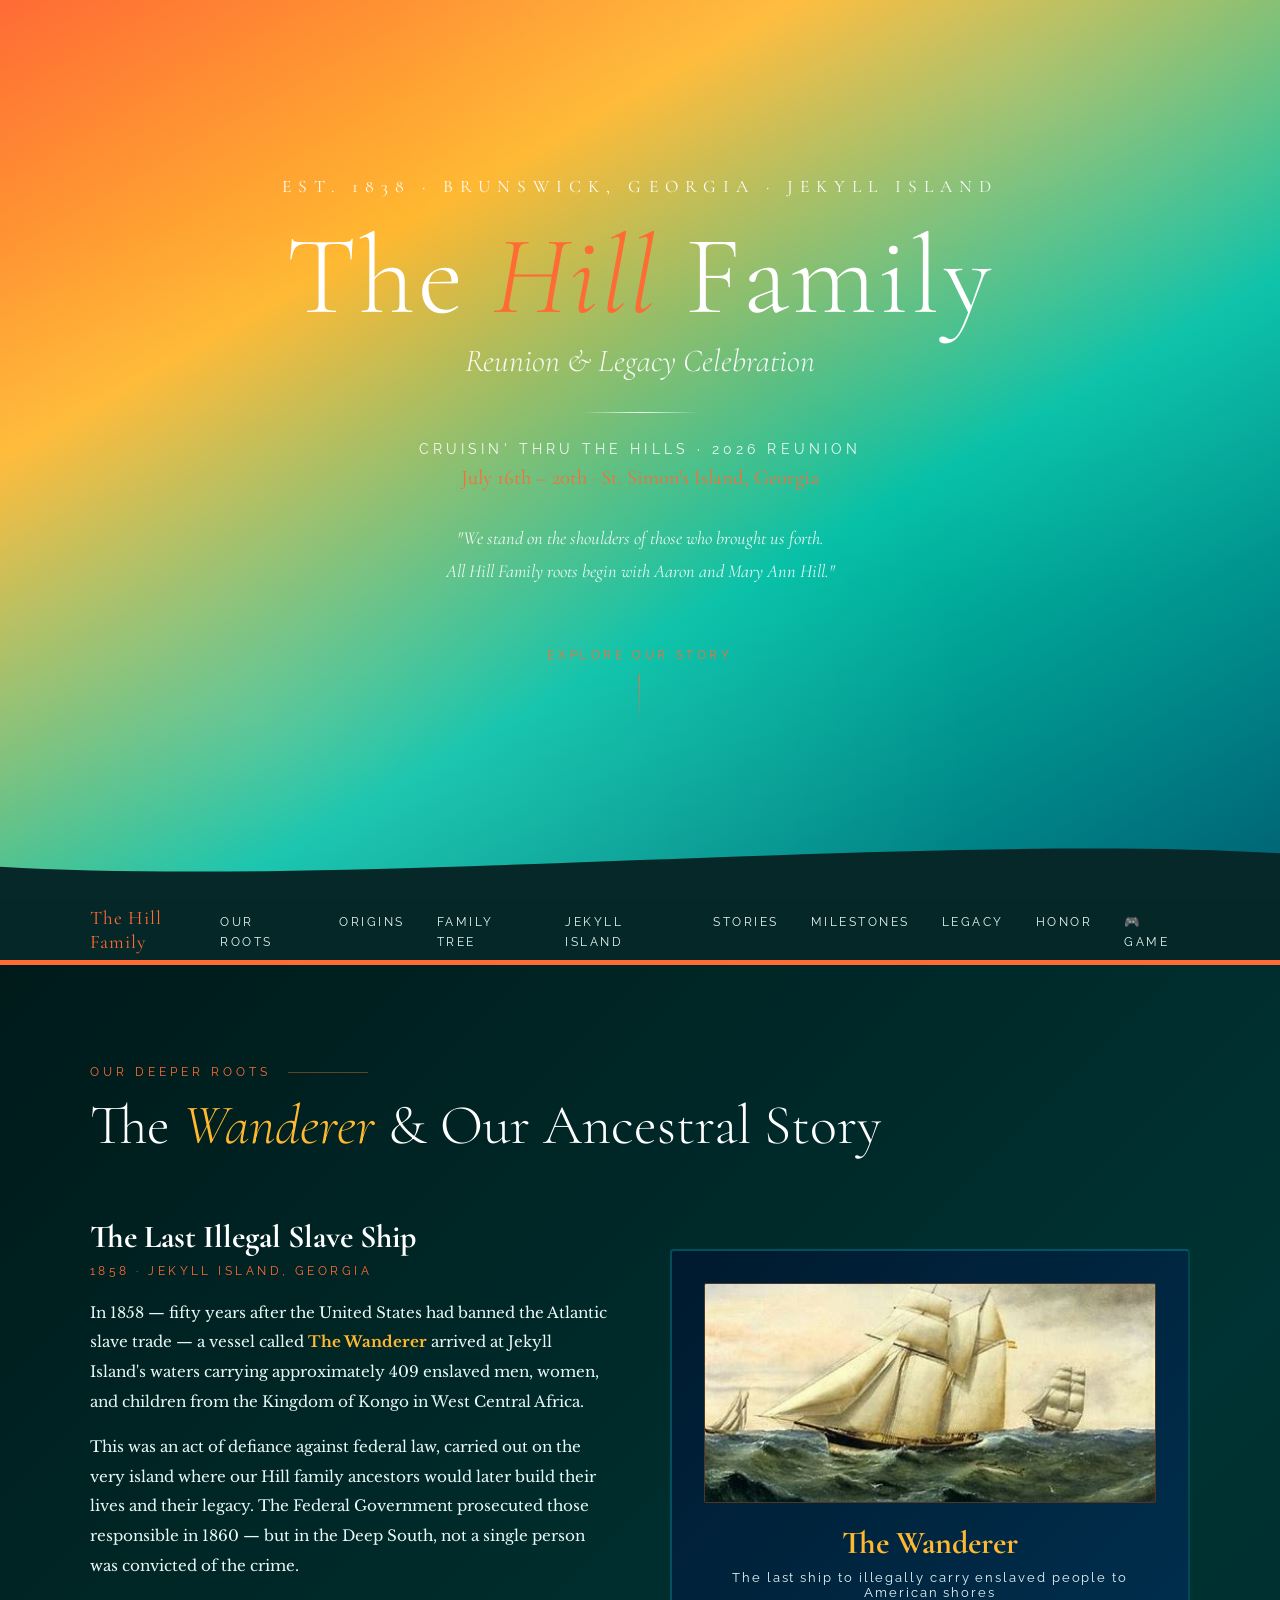
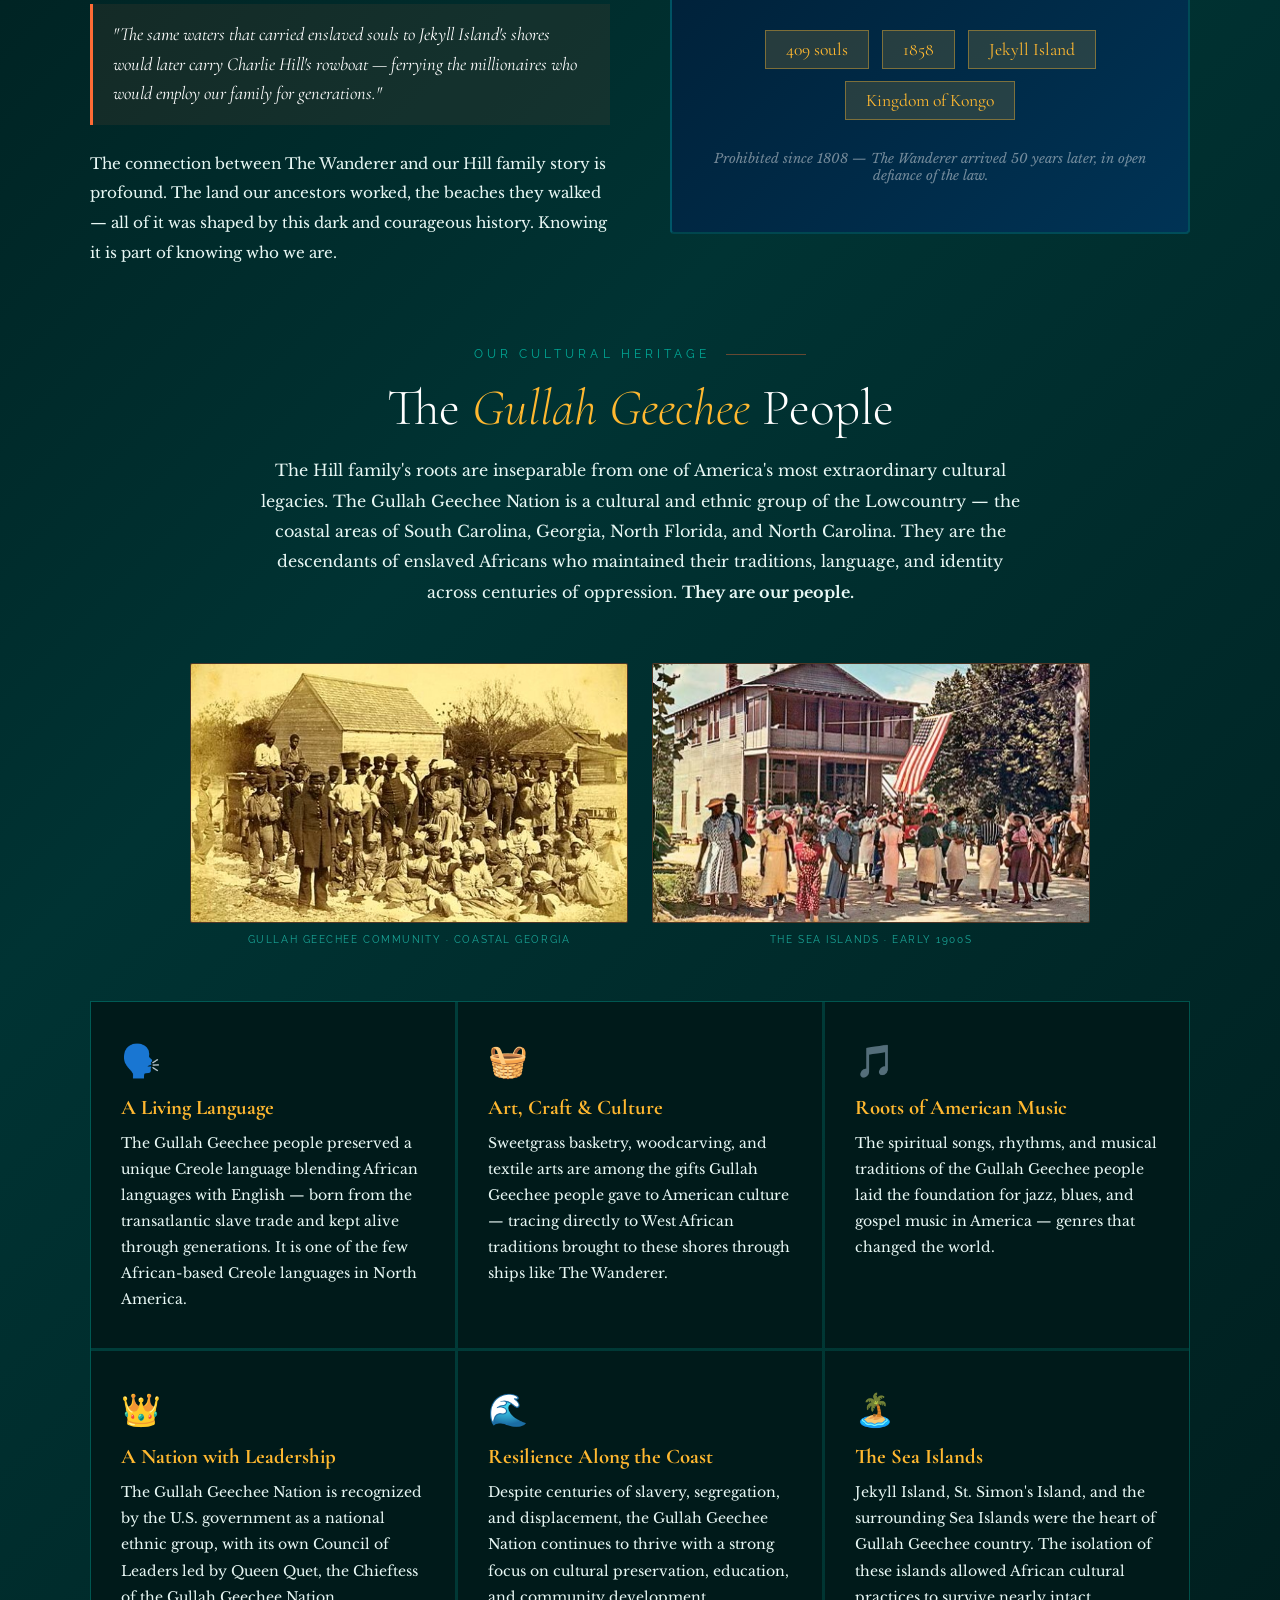
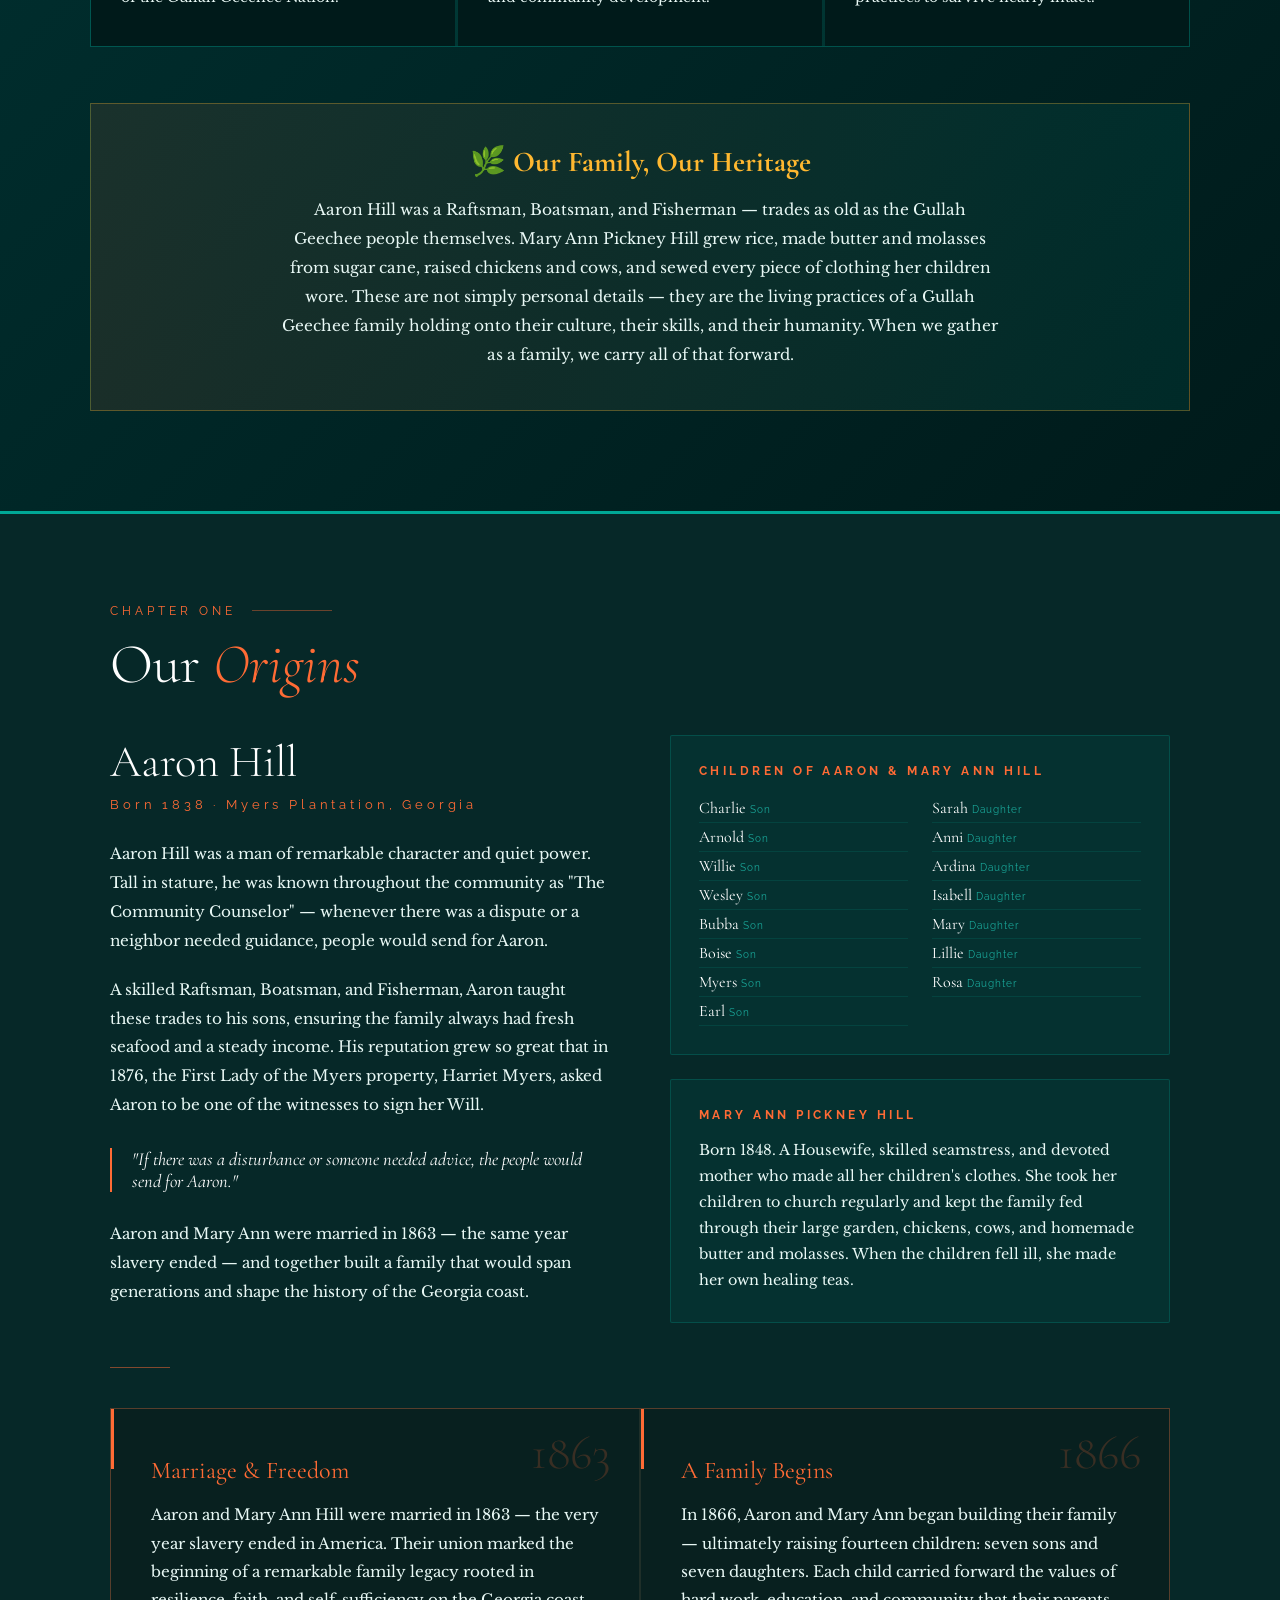
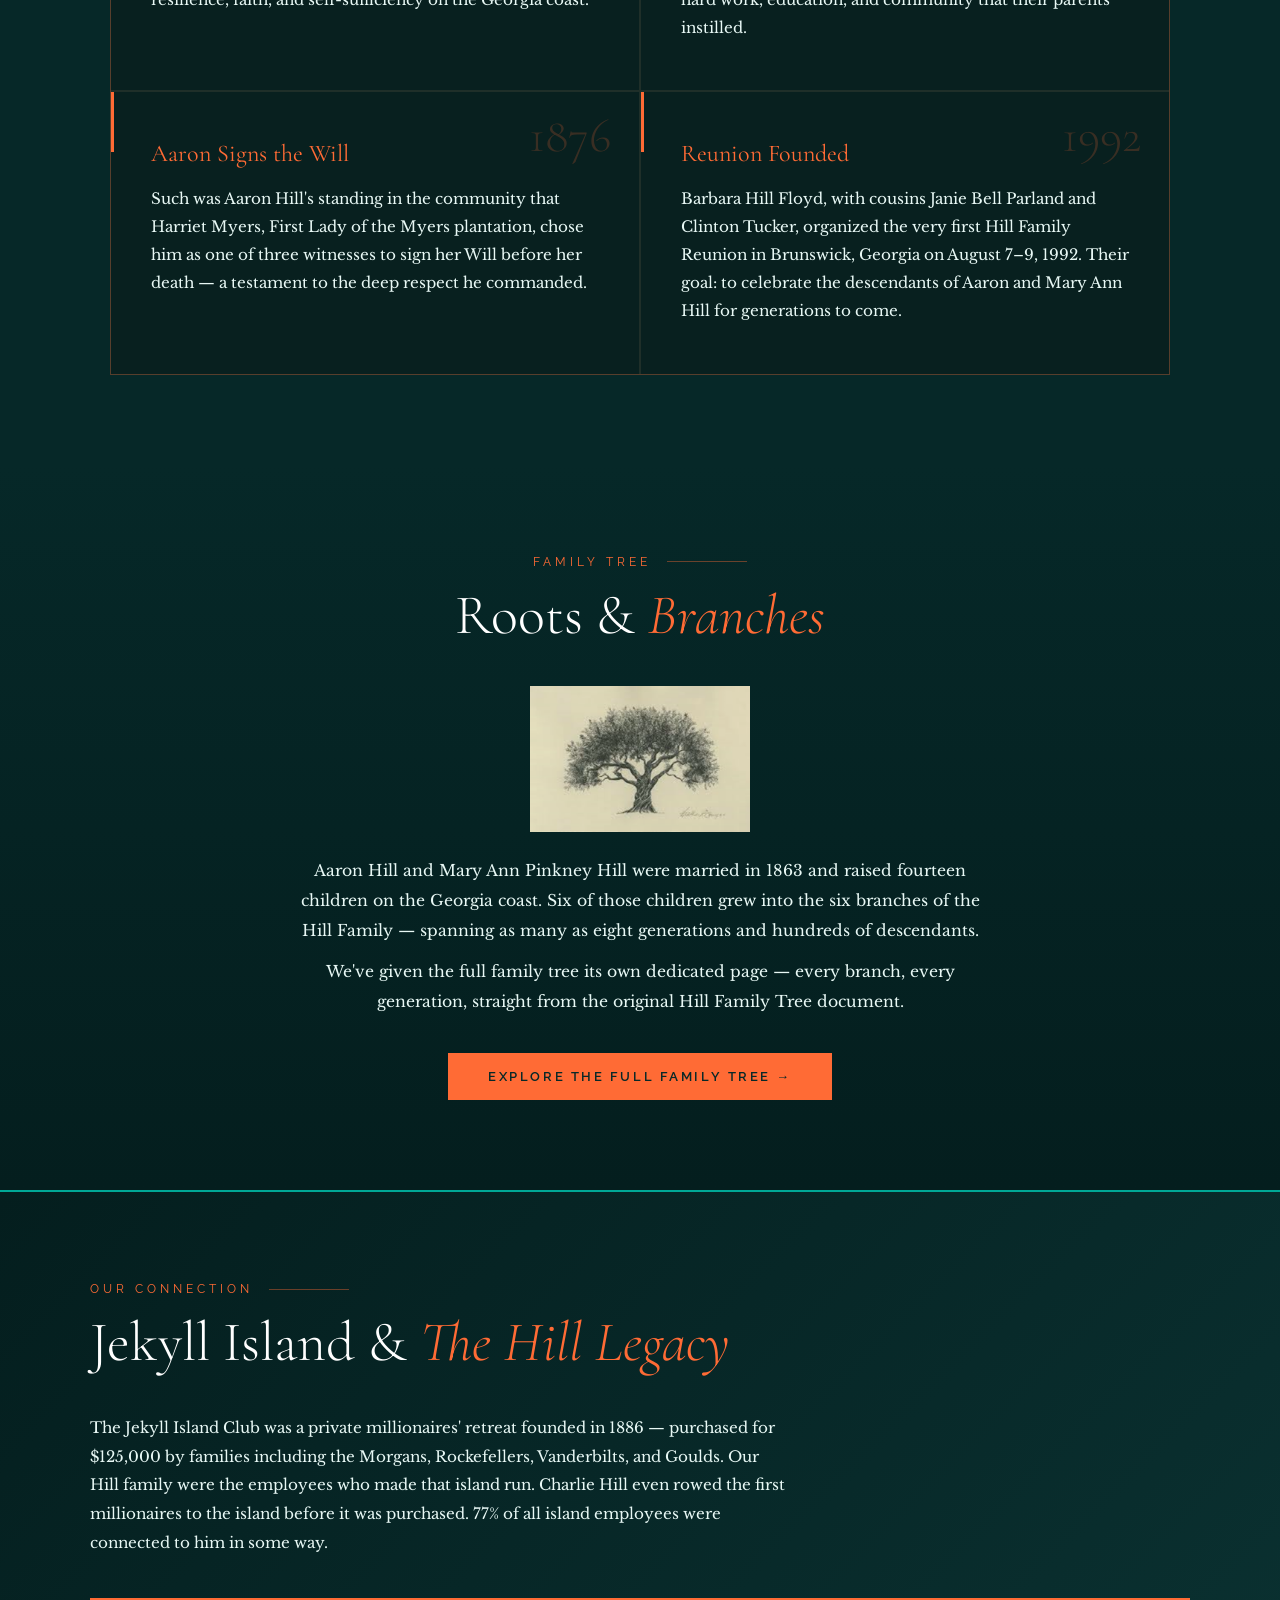
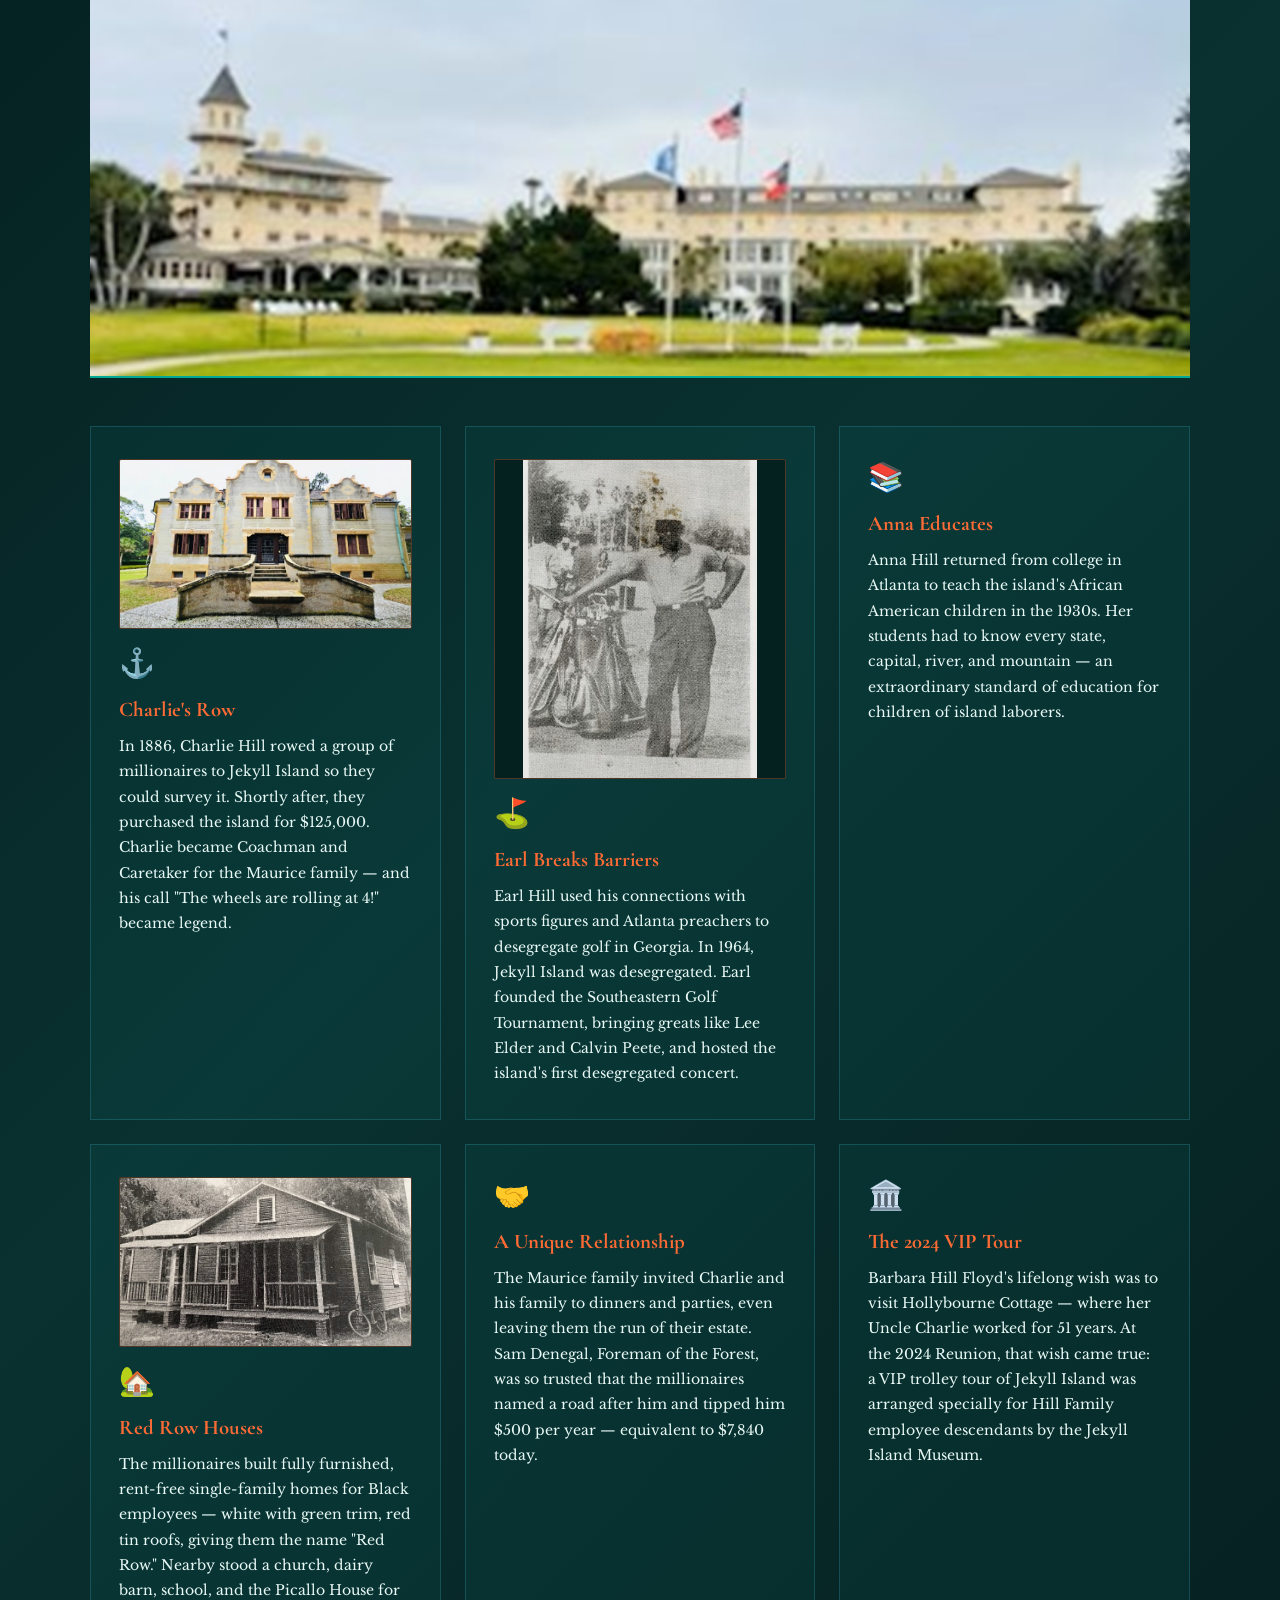
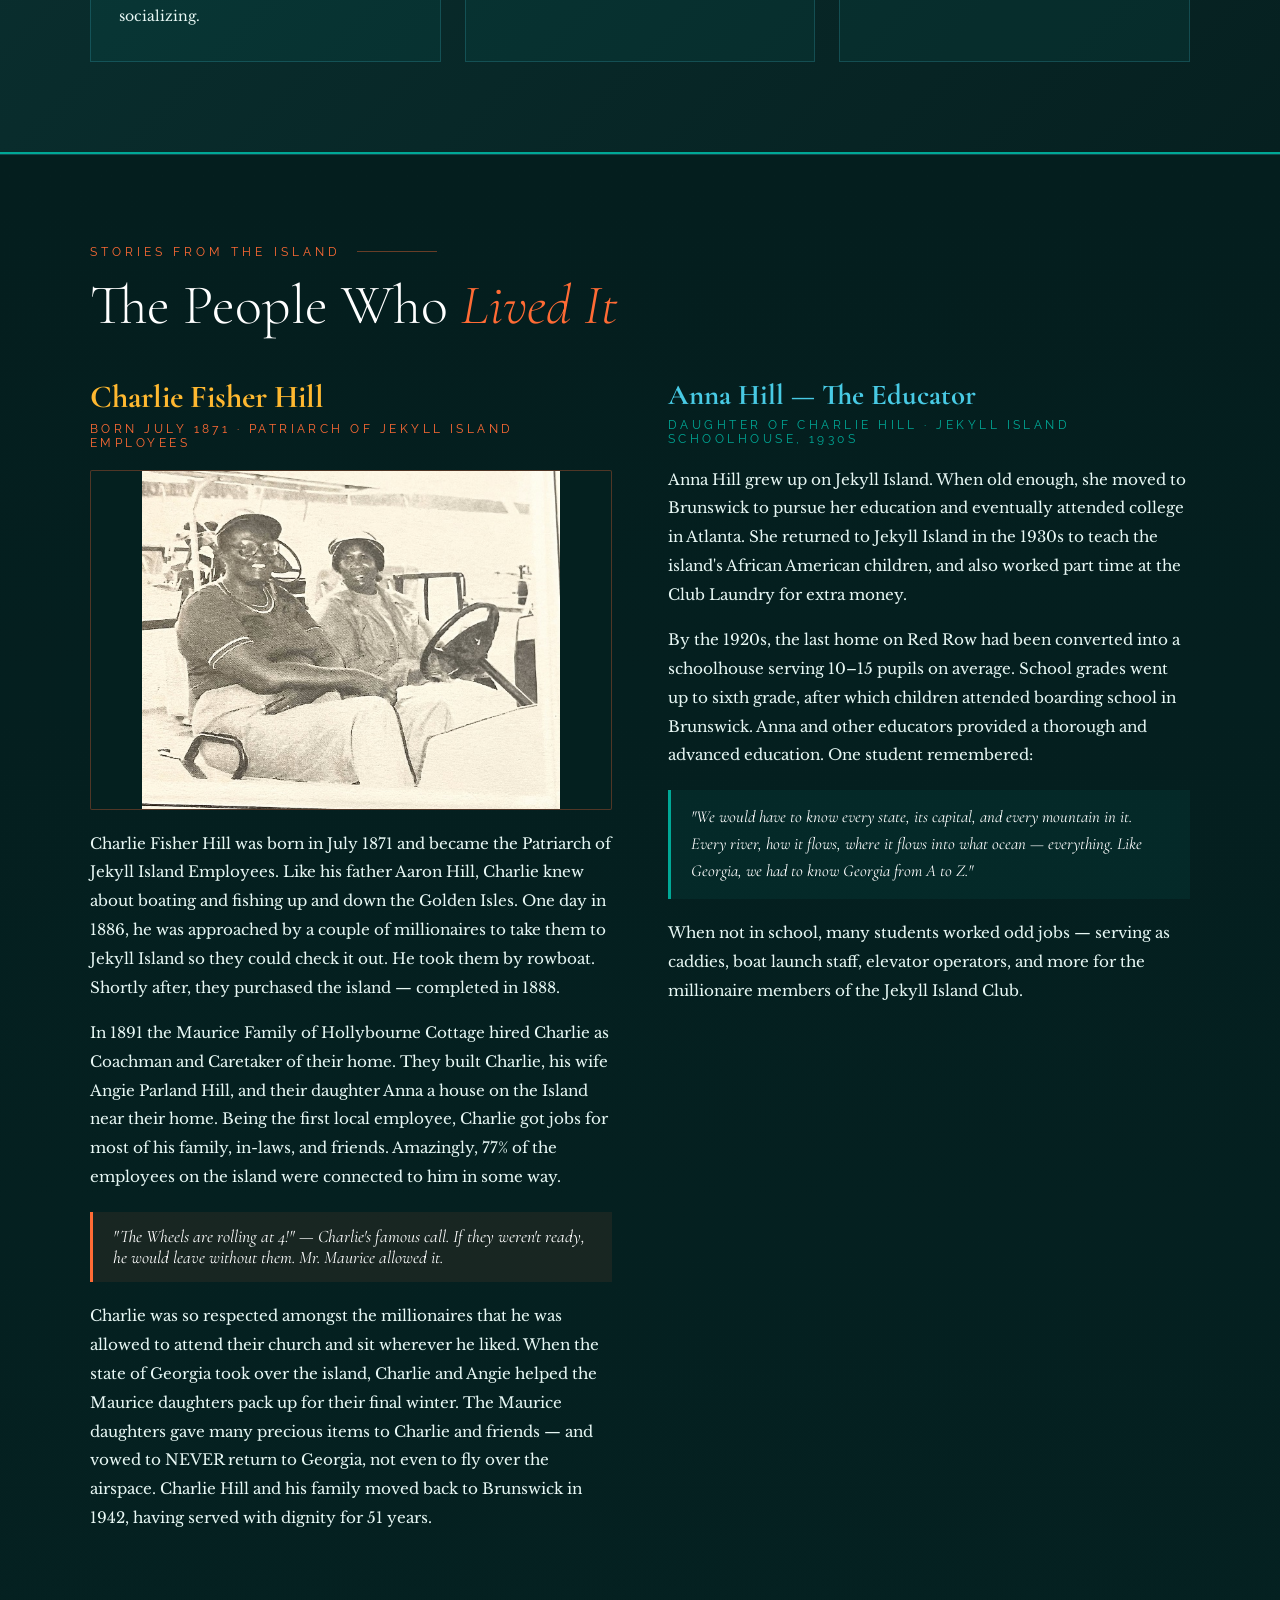
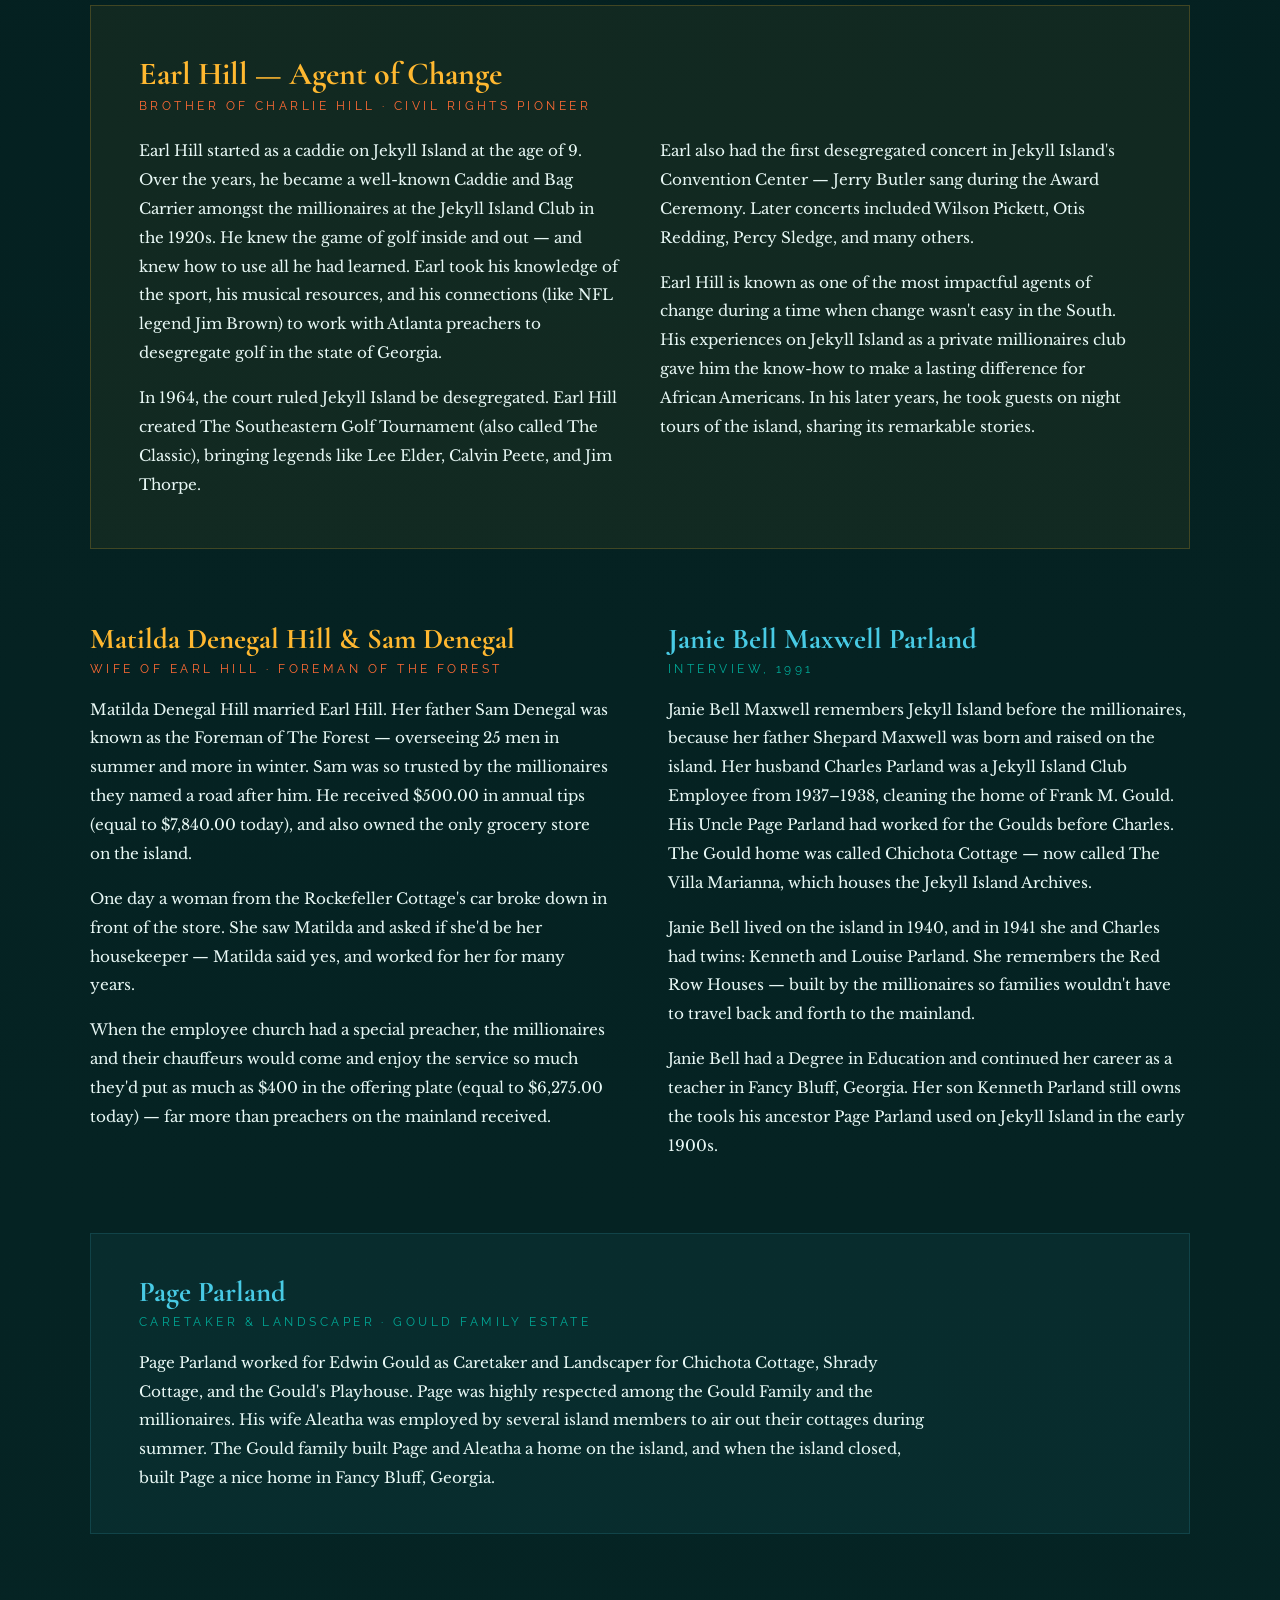
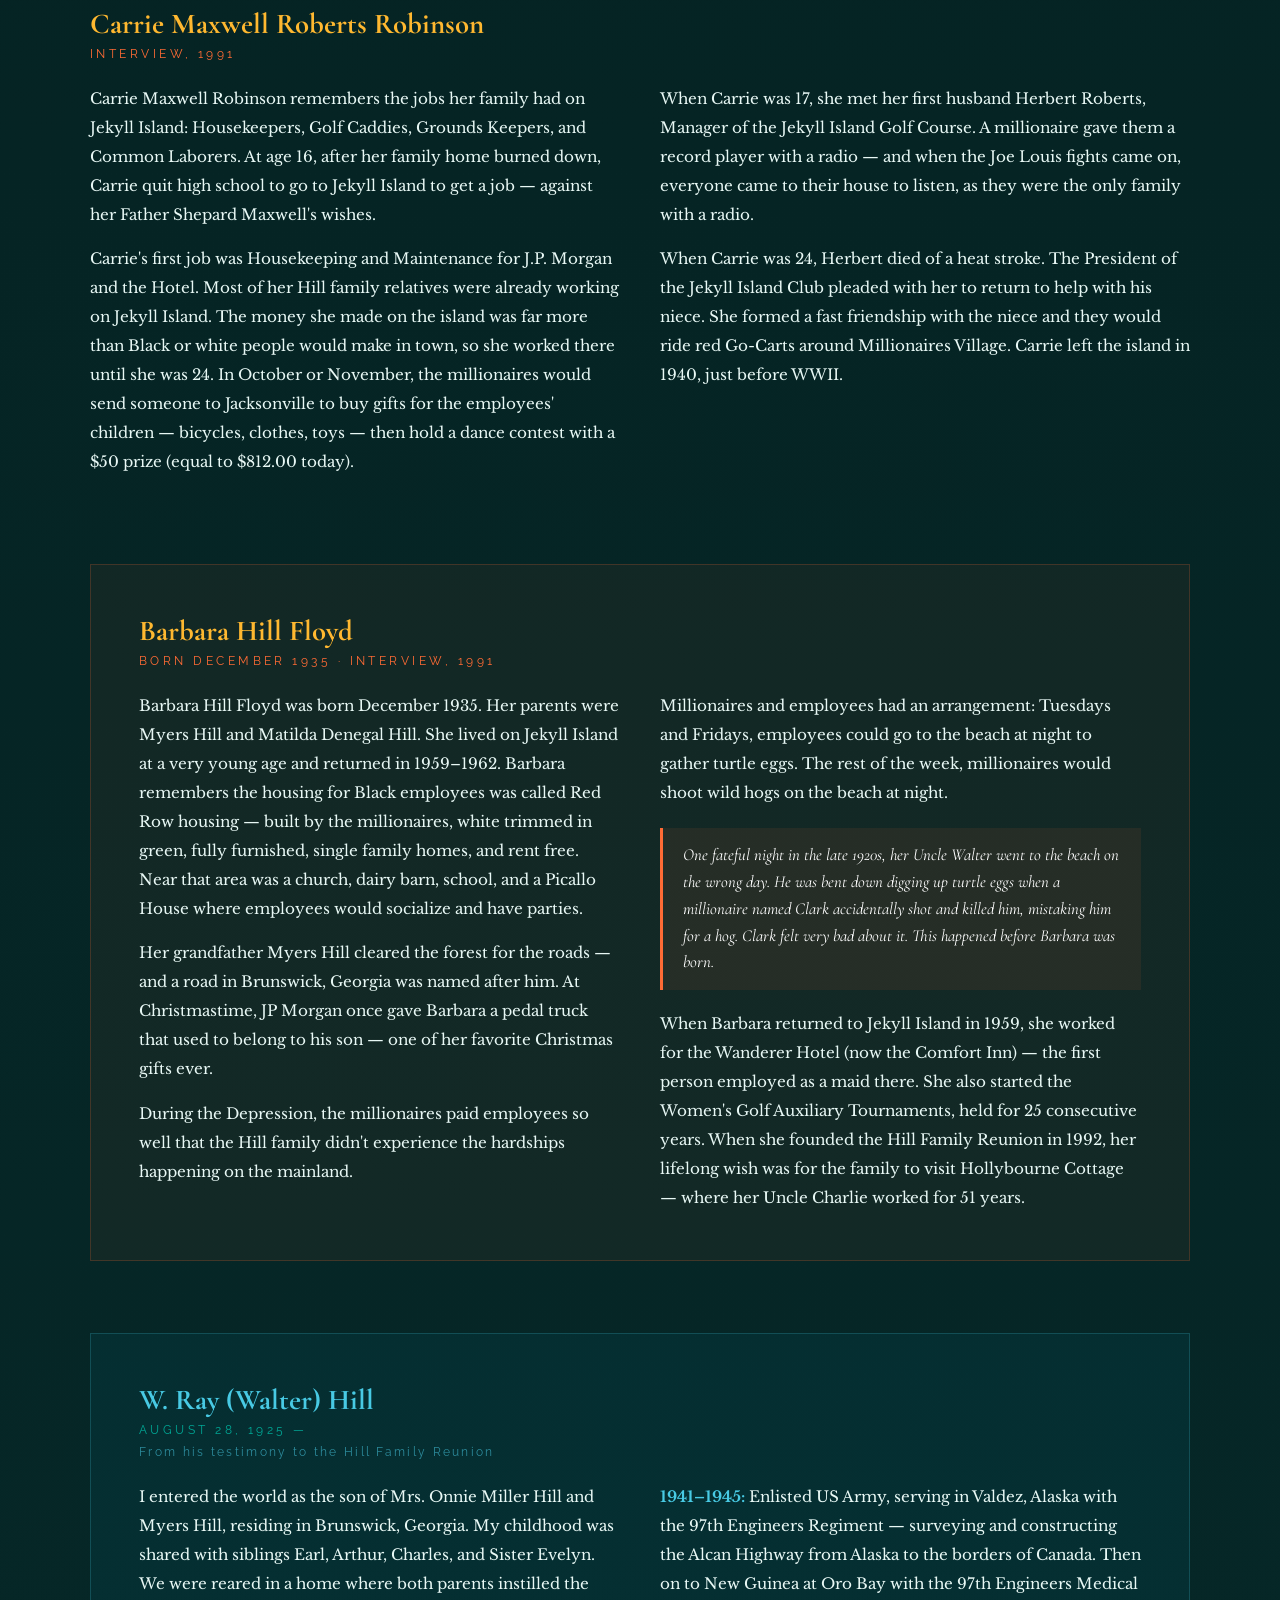
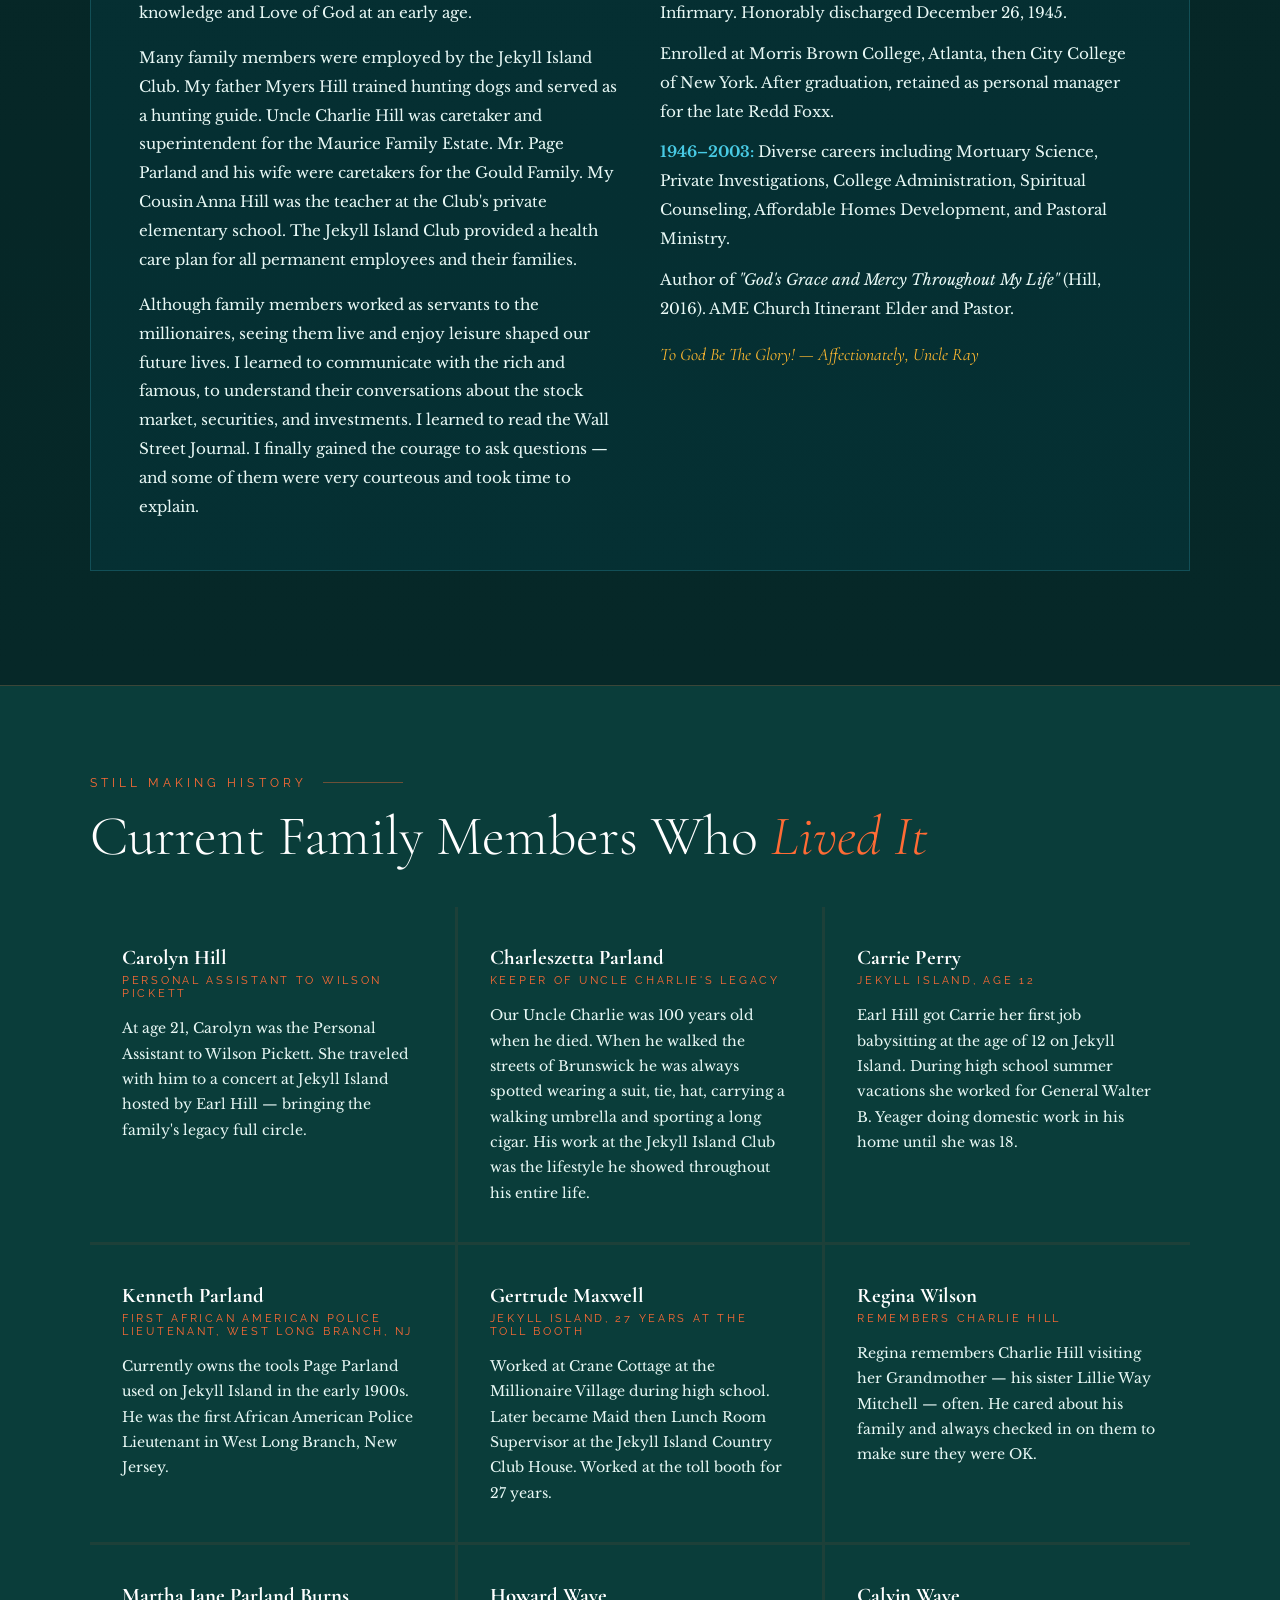
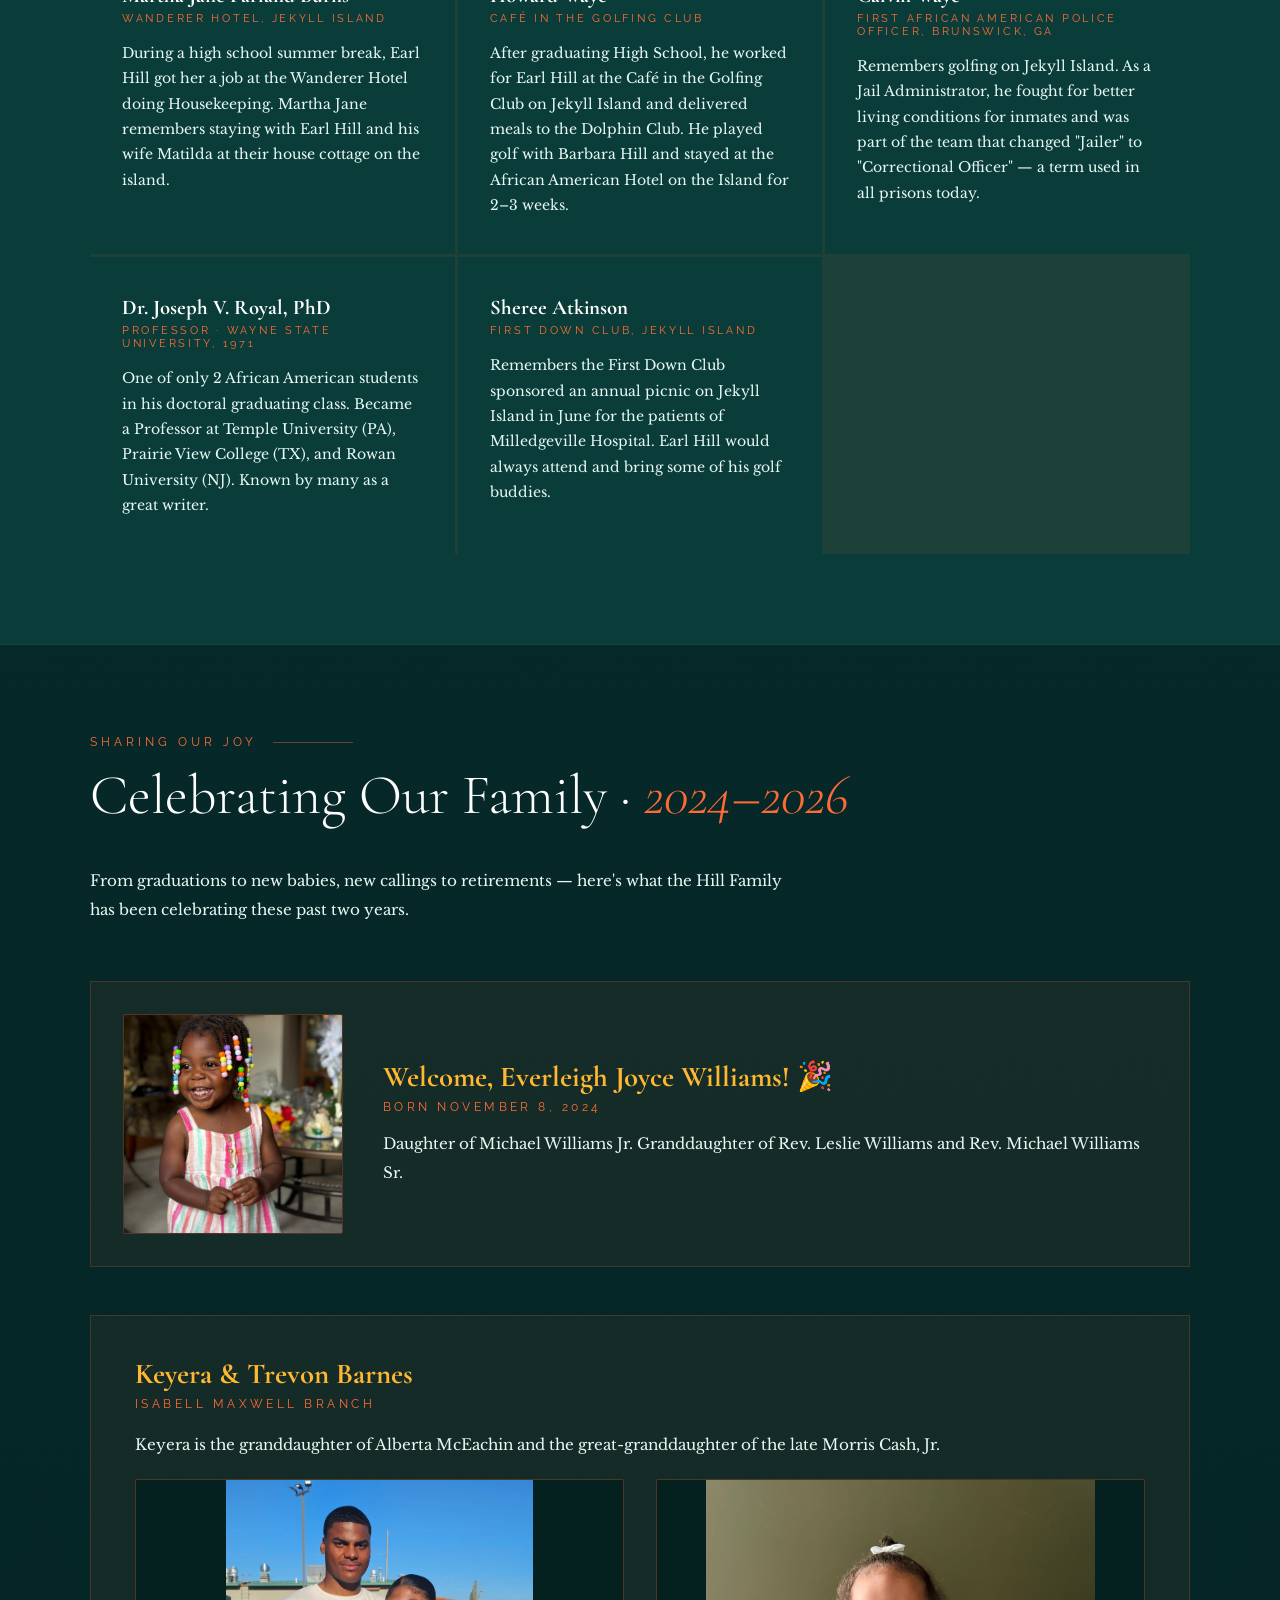
==== commit 3759134e: "Add interactive family tree (explorer, full diagram, radial view) as a dedicated page" ====
--- a/index.html
+++ b/index.html
@@ -379,177 +379,6 @@
   }
   .tree-inner { max-width: 1100px; margin: 0 auto; }
 
-  #familyTree {
-    width: 100%;
-    overflow-x: auto;
-    padding: 20px 0 40px;
-  }
-
-  .tree-container {
-    display: flex;
-    flex-direction: column;
-    align-items: center;
-    min-width: 800px;
-    padding: 0 20px;
-  }
-
-  .tree-generation {
-    display: flex;
-    justify-content: center;
-    gap: 0;
-    position: relative;
-    width: 100%;
-    margin-bottom: 0;
-  }
-
-  .tree-gen-label {
-    font-family: 'Raleway', sans-serif;
-    font-size: 0.68rem;
-    letter-spacing: 0.3em;
-    text-transform: uppercase;
-    color: rgba(72,202,228,0.6);
-    text-align: center;
-    margin: 10px 0 30px;
-  }
-
-  .tree-connector-wrap {
-    width: 100%;
-    display: flex;
-    justify-content: center;
-    position: relative;
-    height: 50px;
-    margin: 0;
-  }
-
-  .person-node {
-    display: flex;
-    flex-direction: column;
-    align-items: center;
-    position: relative;
-    padding: 0 8px;
-    cursor: pointer;
-  }
-
-  .person-card {
-    background: rgba(0,80,100,0.55);
-    border: 1px solid rgba(72,202,228,0.3);
-    border-radius: 2px;
-    padding: 12px 16px;
-    text-align: center;
-    width: 130px;
-    transition: all 0.25s ease;
-    position: relative;
-    overflow: hidden;
-  }
-  .person-card::before {
-    content: '';
-    position: absolute;
-    top: 0; left: 50%; transform: translateX(-50%);
-    width: 30px; height: 2px;
-    background: var(--gold);
-    opacity: 0;
-    transition: opacity 0.25s;
-  }
-  .person-card:hover {
-    border-color: var(--gold);
-    background: rgba(255,107,53,0.15);
-    transform: translateY(-3px);
-    box-shadow: 0 8px 30px rgba(0,0,0,0.4);
-  }
-  .person-card:hover::before { opacity: 1; }
-
-  .person-card.patriarch {
-    width: 160px;
-    border-color: rgba(255,184,48,0.6);
-    background: rgba(0,80,100,0.8);
-  }
-  .person-card.patriarch .person-name { font-size: 1rem; }
-
-  .person-initial {
-    width: 38px;
-    height: 38px;
-    border-radius: 50%;
-    background: rgba(72,202,228,0.15);
-    border: 1px solid rgba(72,202,228,0.4);
-    display: flex;
-    align-items: center;
-    justify-content: center;
-    font-family: 'Cormorant Garamond', serif;
-    font-size: 1rem;
-    color: var(--gold);
-    margin: 0 auto 8px;
-  }
-  .patriarch .person-initial {
-    width: 48px; height: 48px; font-size: 1.2rem;
-    background: rgba(255,184,48,0.2);
-    border-color: #FFB830;
-  }
-
-  .person-name {
-    font-family: 'Cormorant Garamond', serif;
-    font-size: 0.88rem;
-    color: #FFFFFF;
-    line-height: 1.2;
-    margin-bottom: 4px;
-  }
-
-  .person-dates {
-    font-family: 'Raleway', sans-serif;
-    font-size: 0.62rem;
-    color: #1AA89A;
-    letter-spacing: 0.1em;
-  }
-
-  .person-role {
-    font-family: 'Raleway', sans-serif;
-    font-size: 0.6rem;
-    color: var(--gold);
-    letter-spacing: 0.15em;
-    text-transform: uppercase;
-    margin-top: 4px;
-  }
-
-  /* SVG connectors */
-  .tree-svg {
-    position: absolute;
-    top: 0; left: 0;
-    width: 100%; height: 100%;
-    pointer-events: none;
-    overflow: visible;
-  }
-
-  /* Tooltip */
-  .tooltip {
-    display: none;
-    position: fixed;
-    z-index: 200;
-    background: rgba(4,30,30,0.97);
-    border: 1px solid #00A896;
-    padding: 20px 24px;
-    max-width: 280px;
-    box-shadow: 0 20px 60px rgba(0,0,0,0.6);
-    pointer-events: none;
-  }
-  .tooltip.active { display: block; }
-  .tooltip h4 {
-    font-family: 'Cormorant Garamond', serif;
-    font-size: 1.2rem;
-    color: var(--gold);
-    margin-bottom: 4px;
-  }
-  .tooltip .t-dates {
-    font-family: 'Raleway', sans-serif;
-    font-size: 0.7rem;
-    color: #1AA89A;
-    letter-spacing: 0.2em;
-    margin-bottom: 12px;
-  }
-  .tooltip p {
-    font-size: 0.85rem;
-    line-height: 1.7;
-    color: #E8F8F5;
-  }
-
   /* ===== JEKYLL ISLAND SECTION ===== */
   .jekyll-band {
     background: linear-gradient(135deg, #041e1e 0%, #0a3030 50%, #062020 100%);
@@ -823,7 +652,7 @@
     <ul class="nav-links">
       <li><a href="#history">Our Roots</a></li>
       <li><a href="#origins">Origins</a></li>
-      <li><a href="#tree">Family Tree</a></li>
+      <li><a href="family-tree.html">Family Tree</a></li>
       <li><a href="#jekyll">Jekyll Island</a></li>
       <li><a href="#stories">Stories</a></li>
       <li><a href="#accomplishments">Milestones</a></li>
@@ -992,181 +821,18 @@
   </div>
 </section>
 
-<!-- FAMILY TREE -->
+<!-- FAMILY TREE TEASER -->
 <div class="tree-section section-full" id="tree">
   <div class="tree-inner">
-    <div style="padding: 0 20px;">
-      <div class="section-label">Family Tree</div>
+    <div style="padding: 0 20px; text-align: center; max-width: 720px; margin: 0 auto;">
+      <div class="section-label" style="justify-content: center;">Family Tree</div>
       <h2 class="section-title">Roots &amp; <em>Branches</em></h2>
-      <p style="color: #E8F8F5; font-size: 0.95rem; line-height: 1.8; max-width: 600px; margin-bottom: 40px;">Hover over any family member to learn more about their story. All branches of the Hill Family trace back to Aaron and Mary Ann Pickney Hill, married 1863.</p>
-      <img src="Assets/images/family-tree-sketch.png" alt="Sketch of a tree, symbolizing the Hill family tree" style="max-width:280px; width:100%; display:block; margin:0 auto 20px; opacity:0.9;">
-    </div>
-
-    <div id="familyTree">
-      <div class="tree-container">
-
-        <!-- Gen 0: Founders -->
-        <div class="tree-gen-label">Founders · Generation I</div>
-        <div class="tree-generation" id="gen0">
-          <div class="person-node"
-               data-name="Aaron Hill"
-               data-dates="Born 1838"
-               data-info="Raftsman, Boatsman, Fisherman. Known as 'The Community Counselor.' Witness to Harriet Myers' Will in 1876. Taught his sons the river trades. Tall in stature, deeply respected.">
-            <div class="person-card patriarch">
-              <div class="person-initial">AH</div>
-              <div class="person-name">Aaron Hill</div>
-              <div class="person-dates">b. 1838</div>
-              <div class="person-role">Patriarch</div>
-            </div>
-          </div>
-          <div style="width: 60px; display: flex; align-items: center; justify-content: center; padding-bottom: 30px;">
-            <div style="font-family: 'Cormorant Garamond', serif; color: var(--gold); font-size: 1.5rem;">∞</div>
-          </div>
-          <div class="person-node"
-               data-name="Mary Ann Pickney Hill"
-               data-dates="Born 1848"
-               data-info="Housewife, Seamstress, devoted Mother. Made all her children's clothes. Raised chickens and cows. Grew rice and made butter and molasses from sugar cane. Took her children to church regularly. Made her own healing teas.">
-            <div class="person-card patriarch">
-              <div class="person-initial">MP</div>
-              <div class="person-name">Mary Ann Pickney Hill</div>
-              <div class="person-dates">b. 1848</div>
-              <div class="person-role">Matriarch</div>
-            </div>
-          </div>
-        </div>
-
-        <!-- Connector -->
-        <div style="width: 1px; height: 40px; background: rgba(72,202,228,0.4); margin: 0 auto;"></div>
-        <div style="width: 80%; height: 1px; background: rgba(72,202,228,0.2);"></div>
-
-        <!-- Gen 1: Sons -->
-        <div class="tree-gen-label" style="margin-top: 20px;">Sons · Generation II</div>
-        <div class="tree-generation" style="gap: 0; flex-wrap: wrap; justify-content: center;">
-          <div class="person-node" data-name="Charlie Fisher Hill" data-dates="Born July 1871" data-info="Patriarch of Jekyll Island employees. Worked for the Maurice family at Hollybourne Cottage for 51 years as Coachman and Caretaker. Took millionaires to Jekyll Island by rowboat in 1886. Responsible for 77% of island employees who were connected to him. Beloved by the Maurice family. Moved back to Brunswick in 1942.">
-            <div class="person-card">
-              <div class="person-initial">CH</div>
-              <div class="person-name">Charlie F. Hill</div>
-              <div class="person-dates">b. July 1871</div>
-              <div class="person-role">Jekyll Pioneer</div>
-            </div>
-          </div>
-          <div class="person-node" data-name="Earl Hill" data-dates="c. 1870s" data-info="Started as a caddie on Jekyll Island at age 9. Became a renowned caddie and bag carrier among the millionaires in the 1920s. Used his connections to desegregate golf in Georgia. Created the Southeastern Golf Tournament. Hosted the first desegregated concert at Jekyll Island's Convention Center. Gave tours of Jekyll Island in his later years.">
-            <div class="person-card">
-              <div class="person-initial">EH</div>
-              <div class="person-name">Earl Hill</div>
-              <div class="person-dates">c. 1870s</div>
-              <div class="person-role">Civil Rights Pioneer</div>
-            </div>
-          </div>
-          <div class="person-node" data-name="Myers Hill" data-dates="c. 1870s" data-info="Father of W. Ray Hill and Barbara Hill Floyd. Cleared forest roads on Jekyll Island — a road in Brunswick, Georgia was named after him. Was a great trainer of hunting dogs for the millionaire club members and served as a hunting guide.">
-            <div class="person-card">
-              <div class="person-initial">MH</div>
-              <div class="person-name">Myers Hill</div>
-              <div class="person-dates">c. 1870s</div>
-              <div class="person-role">Road Builder</div>
-            </div>
-          </div>
-          <div class="person-node" data-name="Arnold Hill" data-dates="c. 1870s" data-info="Son of Aaron and Mary Ann Hill. One of seven brothers raised on the Georgia coast.">
-            <div class="person-card">
-              <div class="person-initial">ArH</div>
-              <div class="person-name">Arnold Hill</div>
-              <div class="person-dates">c. 1870s</div>
-            </div>
-          </div>
-          <div class="person-node" data-name="Willie Hill" data-dates="c. 1870s" data-info="Son of Aaron and Mary Ann Hill. Learned boating and fishing from his father.">
-            <div class="person-card">
-              <div class="person-initial">WH</div>
-              <div class="person-name">Willie Hill</div>
-              <div class="person-dates">c. 1870s</div>
-            </div>
-          </div>
-          <div class="person-node" data-name="Wesley Hill" data-dates="c. 1870s" data-info="Son of Aaron and Mary Ann Hill.">
-            <div class="person-card">
-              <div class="person-initial">WeH</div>
-              <div class="person-name">Wesley Hill</div>
-              <div class="person-dates">c. 1870s</div>
-            </div>
-          </div>
-        </div>
-
-        <!-- Daughters row -->
-        <div style="width: 80%; height: 1px; background: rgba(72,202,228,0.12); margin-top: 16px;"></div>
-        <div class="tree-gen-label" style="margin-top: 20px;">Daughters · Generation II</div>
-        <div class="tree-generation" style="gap: 0; flex-wrap: wrap; justify-content: center;">
-          <div class="person-node" data-name="Sarah Hill" data-dates="c. 1870s" data-info="Daughter of Aaron and Mary Ann Hill.">
-            <div class="person-card"><div class="person-initial">SH</div><div class="person-name">Sarah Hill</div><div class="person-dates">c. 1870s</div></div>
-          </div>
-          <div class="person-node" data-name="Anni Hill" data-dates="c. 1870s" data-info="Daughter of Aaron and Mary Ann Hill.">
-            <div class="person-card"><div class="person-initial">AnH</div><div class="person-name">Anni Hill</div><div class="person-dates">c. 1870s</div></div>
-          </div>
-          <div class="person-node" data-name="Ardina Hill" data-dates="c. 1870s" data-info="Daughter of Aaron and Mary Ann Hill.">
-            <div class="person-card"><div class="person-initial">AdH</div><div class="person-name">Ardina Hill</div><div class="person-dates">c. 1870s</div></div>
-          </div>
-          <div class="person-node" data-name="Isabell Hill" data-dates="c. 1870s" data-info="Daughter of Aaron and Mary Ann Hill.">
-            <div class="person-card"><div class="person-initial">IH</div><div class="person-name">Isabell Hill Maxwell</div><div class="person-dates">c. 1870s</div></div>
-          </div>
-          <div class="person-node" data-name="Mary Hill" data-dates="c. 1870s" data-info="Daughter of Aaron and Mary Ann Hill.">
-            <div class="person-card"><div class="person-initial">MaH</div><div class="person-name">Mary Hill</div><div class="person-dates">c. 1870s</div></div>
-          </div>
-          <div class="person-node" data-name="Lillie Hill" data-dates="c. 1870s" data-info="Daughter of Aaron and Mary Ann Hill. Charlie Hill would regularly visit his sister Lillie Way Mitchell to check in on her and make sure she was doing well.">
-            <div class="person-card"><div class="person-initial">LH</div><div class="person-name">Lillie Hill Mitchell</div><div class="person-dates">c. 1870s</div></div>
-          </div>
-          <div class="person-node" data-name="Rosa Hill" data-dates="c. 1870s" data-info="Daughter of Aaron and Mary Ann Hill.">
-            <div class="person-card"><div class="person-initial">RH</div><div class="person-name">Rosa Hill</div><div class="person-dates">c. 1870s</div></div>
-          </div>
-        </div>
-
-        <!-- Connector to Gen 3 -->
-        <div style="width: 1px; height: 40px; background: rgba(72,202,228,0.4); margin: 20px auto 0;"></div>
-        <div style="width: 70%; height: 1px; background: rgba(72,202,228,0.18);"></div>
-
-        <!-- Gen 3: Notable grandchildren -->
-        <div class="tree-gen-label" style="margin-top: 20px;">Notable Grandchildren · Generation III</div>
-        <div class="tree-generation" style="gap: 0; flex-wrap: wrap; justify-content: center;">
-          <div class="person-node" data-name="Anna Hill" data-dates="c. 1900s" data-info="Daughter of Charlie Hill. Grew up on Jekyll Island. Moved to Brunswick then Atlanta for college. Returned to Jekyll Island in the 1930s to teach African American children at the Jekyll Island Schoolhouse. Also worked at the Club Laundry for extra income. Provided a thorough and advanced education requiring students to know every state, capital, river, mountain, and valley.">
-            <div class="person-card">
-              <div class="person-initial">AnH</div>
-              <div class="person-name">Anna Hill</div>
-              <div class="person-dates">c. 1900s</div>
-              <div class="person-role">Educator</div>
-            </div>
-          </div>
-          <div class="person-node" data-name="W. Ray (Walter) Hill" data-dates="Aug 28, 1925" data-info="Son of Myers Hill and Onnie Miller Hill. Served in the US Army (1941-1945) on the Alcan Highway in Alaska. Attended Morris Brown College, then City College of New York. Personal manager for Redd Foxx. Careers spanning Mortuary Science, Private Investigations, College Administration, and Pastoral Ministry. Author of 'God's Grace and Mercy Throughout My Life' (2016). AME Church Itinerant Elder.">
-            <div class="person-card">
-              <div class="person-initial">WR</div>
-              <div class="person-name">W. Ray Hill</div>
-              <div class="person-dates">b. Aug 28, 1925</div>
-              <div class="person-role">Army · Author · Pastor</div>
-            </div>
-          </div>
-          <div class="person-node" data-name="Barbara Hill Floyd" data-dates="Born December 1935" data-info="Daughter of Myers Hill and Matilda Denegal Hill. Lived on Jekyll Island as a young child; returned 1959–1962, becoming the first maid at the Wanderer Hotel. Founded the Hill Family Reunion in 1992. Started the Women's Golf Auxiliary Tournaments, held for 25 years. Author of the Hill Family poem 'We Are The Hill Family.'">
-            <div class="person-card">
-              <div class="person-initial">BH</div>
-              <div class="person-name">Barbara Hill Floyd</div>
-              <div class="person-dates">b. December 1935</div>
-              <div class="person-role">Reunion Founder</div>
-            </div>
-          </div>
-          <div class="person-node" data-name="Matilda Denegal Hill" data-dates="c. 1900s" data-info="Daughter of Sam Denegal, Foreman of the Forest on Jekyll Island. Married Earl Hill. Lived on Jekyll Island as a child. Worked for a Rockefeller Cottage resident as a housekeeper for many years after the resident's car broke down in front of the family store.">
-            <div class="person-card">
-              <div class="person-initial">MD</div>
-              <div class="person-name">Matilda Denegal Hill</div>
-              <div class="person-dates">c. 1900s</div>
-              <div class="person-role">Wife of Earl Hill</div>
-            </div>
-          </div>
-        </div>
-
-      </div>
+      <img src="Assets/images/family-tree-sketch.png" alt="Sketch of a tree, symbolizing the Hill family tree" style="max-width:220px; width:100%; display:block; margin:0 auto 24px; opacity:0.9;">
+      <p style="color: #E8F8F5; font-size: 0.98rem; line-height: 1.9; margin-bottom: 12px;">Aaron Hill and Mary Ann Pinkney Hill were married in 1863 and raised fourteen children on the Georgia coast. Six of those children grew into the six branches of the Hill Family — spanning as many as eight generations and hundreds of descendants.</p>
+      <p style="color: #E8F8F5; font-size: 0.98rem; line-height: 1.9; margin-bottom: 36px;">We've given the full family tree its own dedicated page — every branch, every generation, straight from the original Hill Family Tree document.</p>
+      <a href="family-tree.html" style="display: inline-block; padding: 16px 40px; background: var(--gold); color: #062828; font-family: 'Raleway', sans-serif; font-size: 0.8rem; letter-spacing: 0.2em; text-transform: uppercase; text-decoration: none; font-weight: 600;">Explore the Full Family Tree &rarr;</a>
     </div>
   </div>
-</div>
-
-<!-- TOOLTIP -->
-<div class="tooltip" id="tooltip">
-  <h4 id="t-name"></h4>
-  <div class="t-dates" id="t-dates"></div>
-  <p id="t-info"></p>
 </div>
 
 <!-- JEKYLL ISLAND -->
@@ -2202,32 +1868,6 @@
   }, { threshold: 0.1 });
   reveals.forEach(r => observer.observe(r));
 
-  // Tooltip
-  const tooltip = document.getElementById('tooltip');
-  const tName = document.getElementById('t-name');
-  const tDates = document.getElementById('t-dates');
-  const tInfo = document.getElementById('t-info');
-
-  document.querySelectorAll('.person-node').forEach(node => {
-    node.addEventListener('mouseenter', (e) => {
-      tName.textContent = node.dataset.name;
-      tDates.textContent = node.dataset.dates;
-      tInfo.textContent = node.dataset.info;
-      tooltip.classList.add('active');
-    });
-    node.addEventListener('mousemove', (e) => {
-      let x = e.clientX + 16;
-      let y = e.clientY + 16;
-      if (x + 280 > window.innerWidth) x = e.clientX - 296;
-      if (y + 200 > window.innerHeight) y = e.clientY - 200;
-      tooltip.style.left = x + 'px';
-      tooltip.style.top = y + 'px';
-    });
-    node.addEventListener('mouseleave', () => {
-      tooltip.classList.remove('active');
-    });
-  });
-
   // Smooth scroll
   document.querySelectorAll('a[href^="#"]').forEach(a => {
     a.addEventListener('click', e => {
